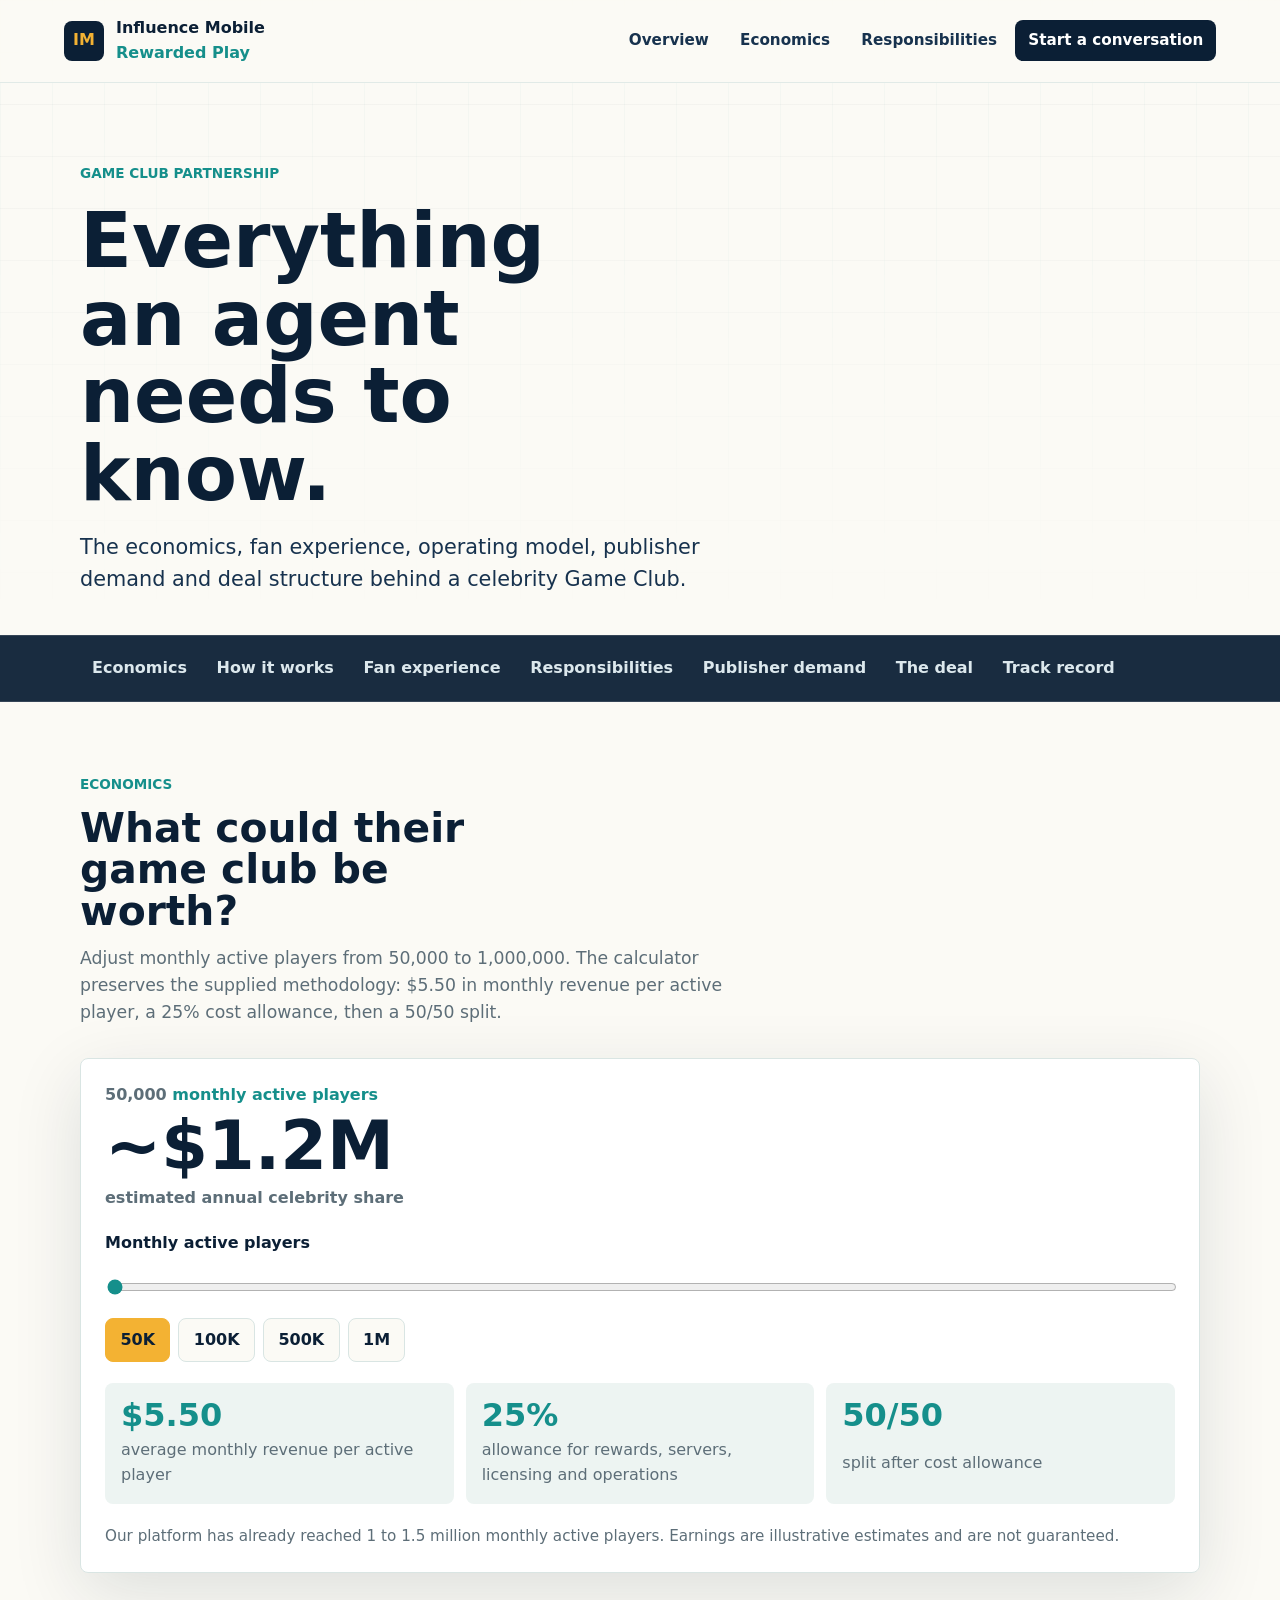
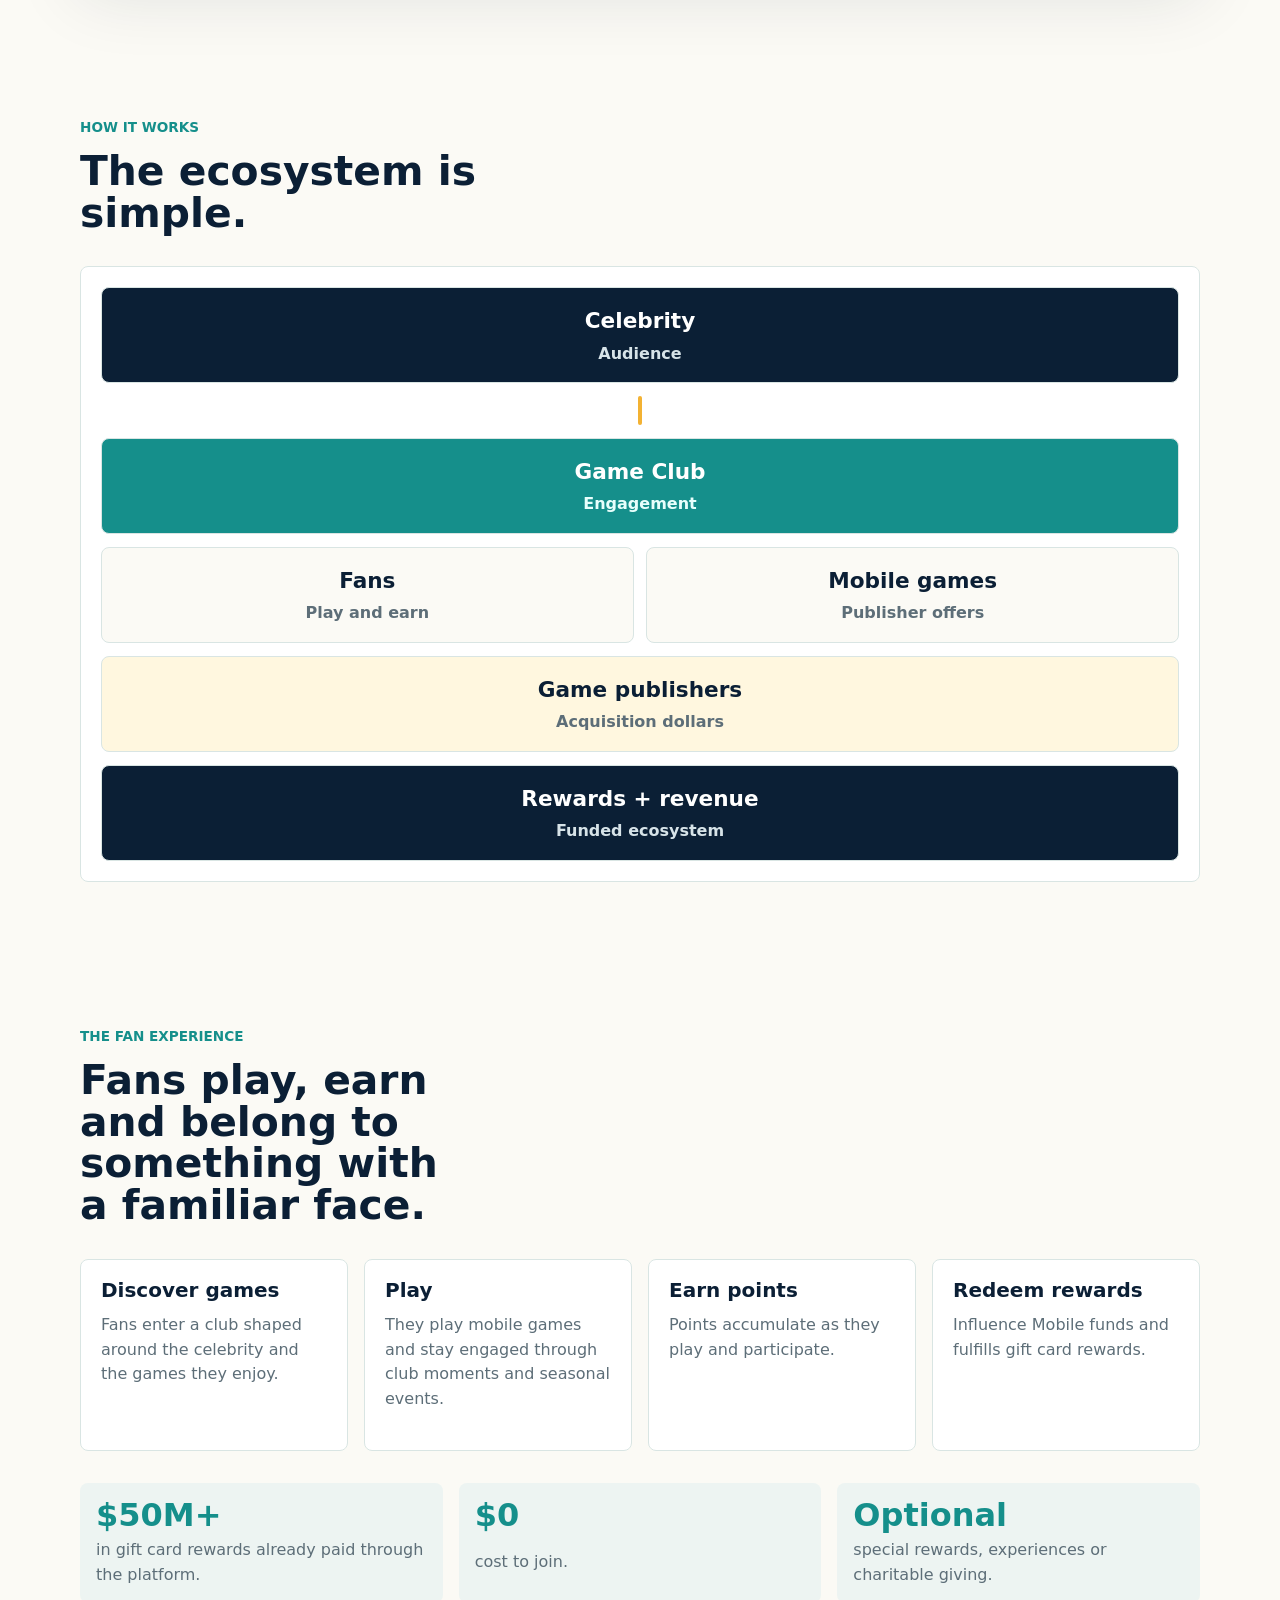
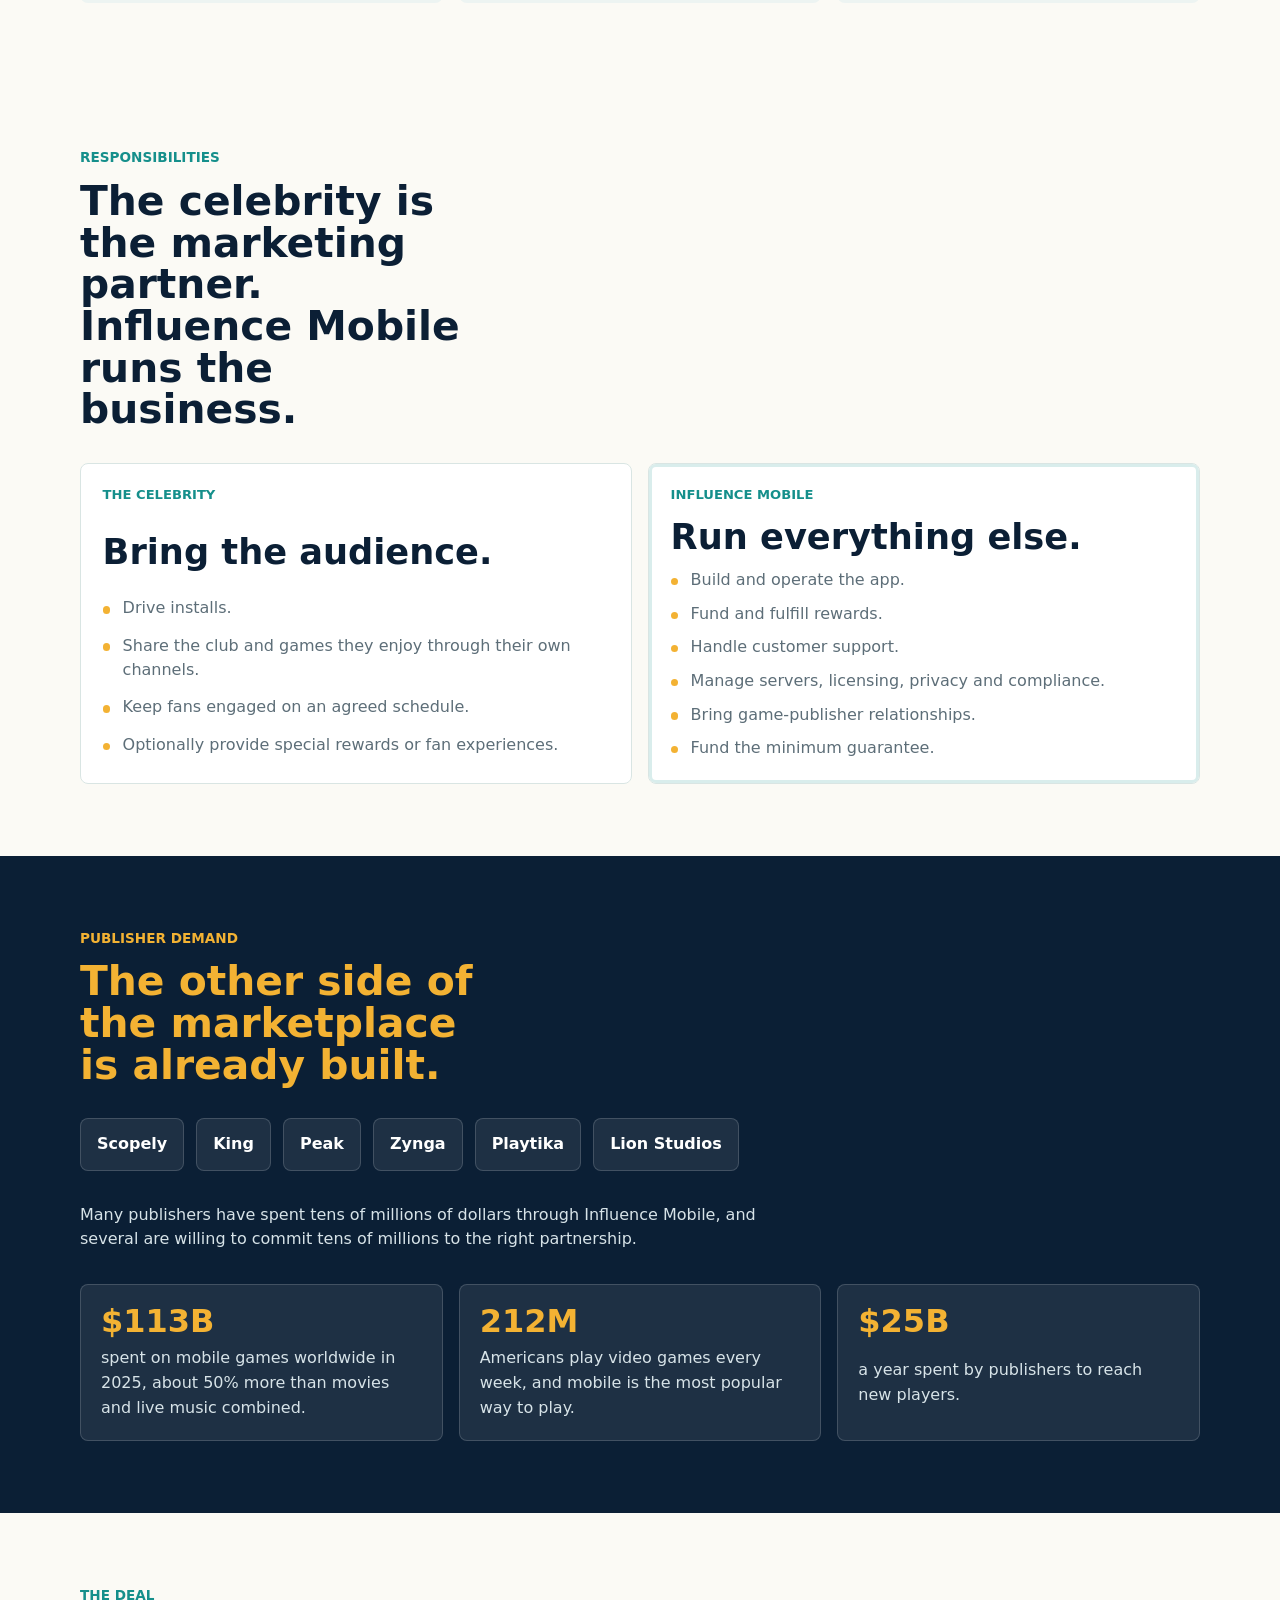
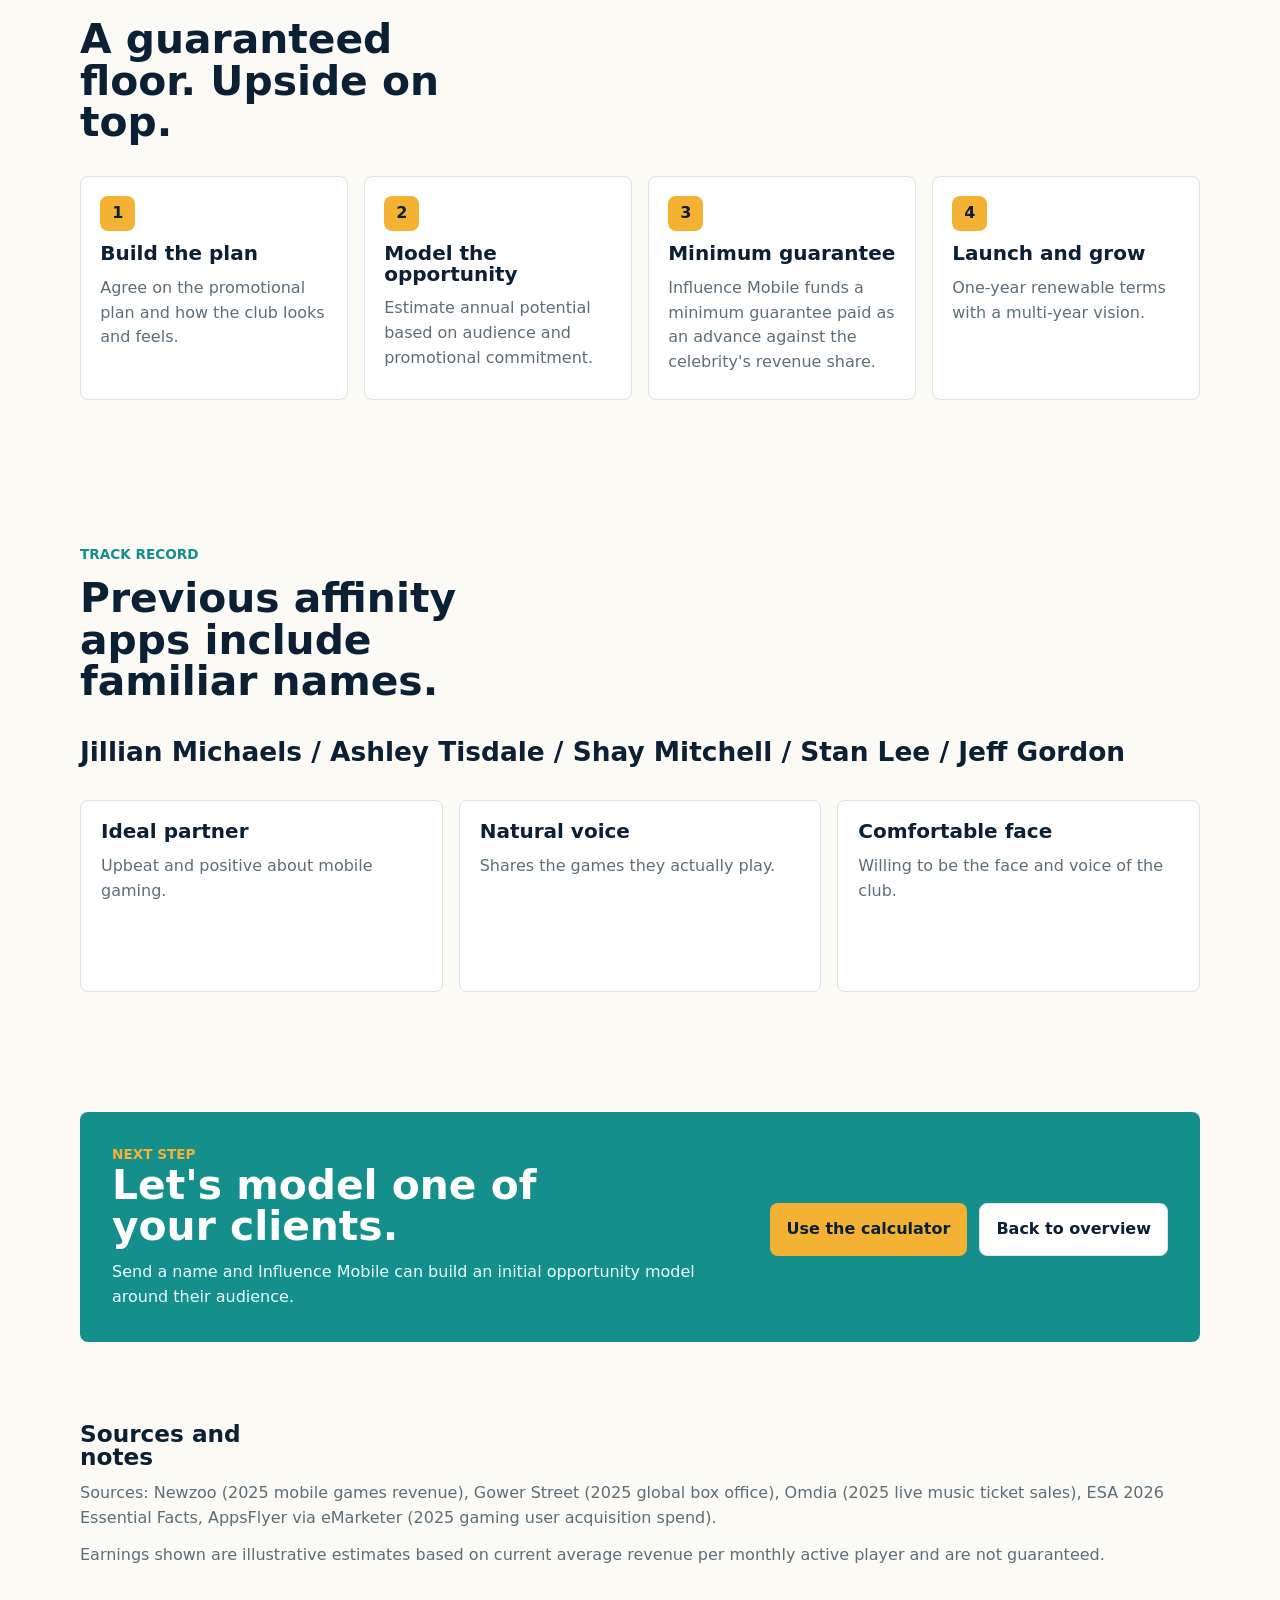
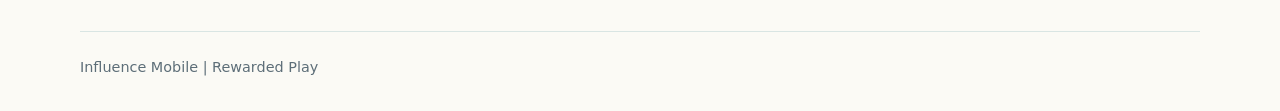
==== details.html @ 9810d71e "Add files via upload" ====
<!doctype html>
<html lang="en">
<head>
  <meta charset="utf-8">
  <meta name="viewport" content="width=device-width, initial-scale=1">
  <title>Game Club Partnership Details | Influence Mobile</title>
  <meta name="description" content="Detailed economics, responsibilities, fan experience, publisher demand and deal structure for the Influence Mobile Game Club partnership.">
  <link rel="icon" type="image/svg+xml" href="data:image/svg+xml,%3Csvg xmlns='http://www.w3.org/2000/svg' viewBox='0 0 64 64'%3E%3Crect width='64' height='64' rx='12' fill='%230b1f35'/%3E%3Cpath d='M18 40V25c0-4 3-7 7-7h14c4 0 7 3 7 7v15c0 3-2 5-5 5-2 0-4-1-5-3l-2-3h-4l-2 3c-1 2-3 3-5 3-3 0-5-2-5-5Z' fill='%2328b7ad'/%3E%3Ccircle cx='26' cy='29' r='3' fill='%23f3b233'/%3E%3Cpath d='M38 27h7M41.5 23.5v7' stroke='%23f3b233' stroke-width='4' stroke-linecap='round'/%3E%3C/svg%3E">
  <link rel="stylesheet" href="styles.css">
</head>
<body>
  <a class="skip-link" href="#main">Skip to content</a>

  <header class="site-header" aria-label="Site header">
    <a class="brand" href="index.html" aria-label="Influence Mobile Rewarded Play">
      <span class="brand-mark" aria-hidden="true">IM</span>
      <span>Influence Mobile <strong>Rewarded Play</strong></span>
    </a>
    <nav class="nav-links" aria-label="Details page navigation">
      <a href="index.html">Overview</a>
      <a href="#economics">Economics</a>
      <a href="#responsibilities">Responsibilities</a>
      <a class="nav-cta" href="#next-step">Start a conversation</a>
    </nav>
  </header>

  <main id="main">
    <section class="details-hero band">
      <div class="reveal">
        <p class="eyebrow">Game Club partnership</p>
        <h1>Everything an agent needs to know.</h1>
        <p class="hero-lede">The economics, fan experience, operating model, publisher demand and deal structure behind a celebrity Game Club.</p>
      </div>
    </section>

    <nav class="detail-subnav" aria-label="Section navigation">
      <a href="#economics">Economics</a>
      <a href="#how-it-works">How it works</a>
      <a href="#fan-experience">Fan experience</a>
      <a href="#responsibilities">Responsibilities</a>
      <a href="#publisher-demand">Publisher demand</a>
      <a href="#deal">The deal</a>
      <a href="#track-record">Track record</a>
    </nav>

    <section class="band section" id="economics">
      <div class="section-heading reveal">
        <p class="eyebrow">Economics</p>
        <h2>What could their game club be worth?</h2>
        <p>Adjust monthly active players from 50,000 to 1,000,000. The calculator preserves the supplied methodology: $5.50 in monthly revenue per active player, a 25% cost allowance, then a 50/50 split.</p>
      </div>

      <div class="calculator reveal" aria-label="Game Club earnings calculator">
        <div class="calculator-output">
          <p><span id="mauText">50,000</span> monthly active players</p>
          <strong id="shareText">~$1.2M</strong>
          <span>estimated annual celebrity share</span>
        </div>

        <label class="range-label" for="mauRange">Monthly active players</label>
        <input id="mauRange" type="range" min="50000" max="1000000" step="10000" value="50000">

        <div class="presets" id="presets" role="group" aria-label="Quick player selections">
          <button type="button" data-value="50000" aria-pressed="true">50K</button>
          <button type="button" data-value="100000" aria-pressed="false">100K</button>
          <button type="button" data-value="500000" aria-pressed="false">500K</button>
          <button type="button" data-value="1000000" aria-pressed="false">1M</button>
        </div>

        <div class="method-grid" aria-label="Earnings methodology">
          <div><strong>$5.50</strong><span>average monthly revenue per active player</span></div>
          <div><strong>25%</strong><span>allowance for rewards, servers, licensing and operations</span></div>
          <div><strong>50/50</strong><span>split after cost allowance</span></div>
        </div>
        <p class="source-note">Our platform has already reached 1 to 1.5 million monthly active players. Earnings are illustrative estimates and are not guaranteed.</p>
      </div>
    </section>

    <section class="band section" id="how-it-works">
      <div class="section-heading reveal">
        <p class="eyebrow">How it works</p>
        <h2>The ecosystem is simple.</h2>
      </div>
      <div class="ecosystem reveal" aria-label="Game Club ecosystem diagram">
        <div class="eco-node celebrity"><strong>Celebrity</strong><span>Audience</span></div>
        <div class="eco-line"></div>
        <div class="eco-node club"><strong>Game Club</strong><span>Engagement</span></div>
        <div class="eco-split">
          <div class="eco-node"><strong>Fans</strong><span>Play and earn</span></div>
          <div class="eco-node"><strong>Mobile games</strong><span>Publisher offers</span></div>
        </div>
        <div class="eco-node publisher"><strong>Game publishers</strong><span>Acquisition dollars</span></div>
        <div class="eco-node rewards"><strong>Rewards + revenue</strong><span>Funded ecosystem</span></div>
      </div>
    </section>

    <section class="band section" id="fan-experience">
      <div class="section-heading reveal">
        <p class="eyebrow">The fan experience</p>
        <h2>Fans play, earn and belong to something with a familiar face.</h2>
      </div>
      <div class="fan-grid reveal">
        <article>
          <h3>Discover games</h3>
          <p>Fans enter a club shaped around the celebrity and the games they enjoy.</p>
        </article>
        <article>
          <h3>Play</h3>
          <p>They play mobile games and stay engaged through club moments and seasonal events.</p>
        </article>
        <article>
          <h3>Earn points</h3>
          <p>Points accumulate as they play and participate.</p>
        </article>
        <article>
          <h3>Redeem rewards</h3>
          <p>Influence Mobile funds and fulfills gift card rewards.</p>
        </article>
      </div>
      <div class="stat-row reveal">
        <div><strong>$50M+</strong><span>in gift card rewards already paid through the platform.</span></div>
        <div><strong>$0</strong><span>cost to join.</span></div>
        <div><strong>Optional</strong><span>special rewards, experiences or charitable giving.</span></div>
      </div>
    </section>

    <section class="band section" id="responsibilities">
      <div class="section-heading reveal">
        <p class="eyebrow">Responsibilities</p>
        <h2>The celebrity is the marketing partner. Influence Mobile runs the business.</h2>
      </div>
      <div class="role-compare detail reveal">
        <article class="role-talent">
          <p>The celebrity</p>
          <strong>Bring the audience.</strong>
          <ul>
            <li>Drive installs.</li>
            <li>Share the club and games they enjoy through their own channels.</li>
            <li>Keep fans engaged on an agreed schedule.</li>
            <li>Optionally provide special rewards or fan experiences.</li>
          </ul>
        </article>
        <article class="role-im">
          <p>Influence Mobile</p>
          <strong>Run everything else.</strong>
          <ul>
            <li>Build and operate the app.</li>
            <li>Fund and fulfill rewards.</li>
            <li>Handle customer support.</li>
            <li>Manage servers, licensing, privacy and compliance.</li>
            <li>Bring game-publisher relationships.</li>
            <li>Fund the minimum guarantee.</li>
          </ul>
        </article>
      </div>
    </section>

    <section class="dark-band section" id="publisher-demand">
      <div class="section-heading reveal">
        <p class="eyebrow">Publisher demand</p>
        <h2>The other side of the marketplace is already built.</h2>
      </div>
      <div class="publisher-strip reveal" aria-label="Publisher names shown as plain text">
        <span>Scopely</span>
        <span>King</span>
        <span>Peak</span>
        <span>Zynga</span>
        <span>Playtika</span>
        <span>Lion Studios</span>
      </div>
      <p class="reveal">Many publishers have spent tens of millions of dollars through Influence Mobile, and several are willing to commit tens of millions to the right partnership.</p>
      <div class="market-grid reveal">
        <article><strong>$113B</strong><span>spent on mobile games worldwide in 2025, about 50% more than movies and live music combined.</span></article>
        <article><strong>212M</strong><span>Americans play video games every week, and mobile is the most popular way to play.</span></article>
        <article><strong>$25B</strong><span>a year spent by publishers to reach new players.</span></article>
      </div>
    </section>

    <section class="band section" id="deal">
      <div class="section-heading reveal">
        <p class="eyebrow">The deal</p>
        <h2>A guaranteed floor. Upside on top.</h2>
      </div>
      <div class="timeline reveal">
        <article>
          <span>1</span>
          <h3>Build the plan</h3>
          <p>Agree on the promotional plan and how the club looks and feels.</p>
        </article>
        <article>
          <span>2</span>
          <h3>Model the opportunity</h3>
          <p>Estimate annual potential based on audience and promotional commitment.</p>
        </article>
        <article>
          <span>3</span>
          <h3>Minimum guarantee</h3>
          <p>Influence Mobile funds a minimum guarantee paid as an advance against the celebrity's revenue share.</p>
        </article>
        <article>
          <span>4</span>
          <h3>Launch and grow</h3>
          <p>One-year renewable terms with a multi-year vision.</p>
        </article>
      </div>
    </section>

    <section class="band section" id="track-record">
      <div class="section-heading reveal">
        <p class="eyebrow">Track record</p>
        <h2>Previous affinity apps include familiar names.</h2>
      </div>
      <p class="name-line reveal">Jillian Michaels / Ashley Tisdale / Shay Mitchell / Stan Lee / Jeff Gordon</p>
      <div class="ideal-grid reveal">
        <article>
          <h3>Ideal partner</h3>
          <p>Upbeat and positive about mobile gaming.</p>
        </article>
        <article>
          <h3>Natural voice</h3>
          <p>Shares the games they actually play.</p>
        </article>
        <article>
          <h3>Comfortable face</h3>
          <p>Willing to be the face and voice of the club.</p>
        </article>
      </div>
    </section>

    <section class="final-cta band" id="next-step">
      <div class="reveal">
        <p class="eyebrow">Next step</p>
        <h2>Let's model one of your clients.</h2>
        <p>Send a name and Influence Mobile can build an initial opportunity model around their audience.</p>
      </div>
      <div class="hero-actions reveal">
        <a class="button primary" href="#economics">Use the calculator</a>
        <a class="button secondary" href="index.html">Back to overview</a>
      </div>
    </section>

    <section class="band sources">
      <h2>Sources and notes</h2>
      <p>Sources: Newzoo (2025 mobile games revenue), Gower Street (2025 global box office), Omdia (2025 live music ticket sales), ESA 2026 Essential Facts, AppsFlyer via eMarketer (2025 gaming user acquisition spend).</p>
      <p>Earnings shown are illustrative estimates based on current average revenue per monthly active player and are not guaranteed.</p>
    </section>
  </main>

  <footer class="site-footer">
    <p>Influence Mobile | Rewarded Play</p>
  </footer>

  <script src="app.js"></script>
</body>
</html>
---- styles.css ----
:root {
  color-scheme: light;
  --ink: #0b1f35;
  --ink-soft: #17324e;
  --paper: #fbfaf5;
  --white: #ffffff;
  --mist: #edf4f2;
  --line: #d9e5e3;
  --teal: #158f8b;
  --teal-bright: #28b7ad;
  --yellow: #f3b233;
  --coral: #d56b55;
  --muted: #5d6e78;
  --shadow: 0 20px 70px rgba(11, 31, 53, 0.12);
  --font-display: "Avenir Next", "Inter", "Segoe UI", system-ui, sans-serif;
  --font-body: "Avenir", "Inter", "Segoe UI", system-ui, sans-serif;
}

* {
  box-sizing: border-box;
}

html {
  scroll-behavior: smooth;
}

body {
  margin: 0;
  background: var(--paper);
  color: var(--ink);
  font-family: var(--font-body);
  font-size: 1rem;
  line-height: 1.55;
  letter-spacing: 0;
}

body::before {
  content: "";
  position: fixed;
  inset: 0;
  z-index: -1;
  background:
    linear-gradient(90deg, rgba(21, 143, 139, 0.05) 1px, transparent 1px),
    linear-gradient(180deg, rgba(11, 31, 53, 0.05) 1px, transparent 1px);
  background-size: 52px 52px;
  mask-image: linear-gradient(180deg, rgba(0, 0, 0, 0.75), transparent 70%);
}

a {
  color: inherit;
}

p,
h1,
h2,
h3 {
  margin: 0;
}

ul {
  margin: 0;
  padding: 0;
}

li {
  margin: 0;
}

.skip-link {
  position: absolute;
  left: 1rem;
  top: -4rem;
  z-index: 20;
  background: var(--ink);
  color: var(--white);
  padding: 0.75rem 1rem;
  border-radius: 6px;
  transition: top 180ms ease;
}

.skip-link:focus {
  top: 1rem;
}

.site-header {
  position: sticky;
  top: 0;
  z-index: 10;
  display: flex;
  align-items: center;
  justify-content: space-between;
  gap: 1rem;
  padding: 1rem 5vw;
  border-bottom: 1px solid rgba(217, 229, 227, 0.75);
  background: rgba(251, 250, 245, 0.92);
  backdrop-filter: blur(18px);
}

.brand {
  display: inline-flex;
  align-items: center;
  gap: 0.75rem;
  text-decoration: none;
  font-weight: 700;
  min-width: 13rem;
}

.brand strong {
  display: block;
  color: var(--teal);
}

.brand-mark {
  display: inline-grid;
  place-items: center;
  width: 2.5rem;
  height: 2.5rem;
  border-radius: 8px;
  background: var(--ink);
  color: var(--yellow);
  font-weight: 800;
}

.nav-links {
  display: flex;
  align-items: center;
  justify-content: flex-end;
  gap: 0.35rem;
  flex-wrap: wrap;
  font-size: 0.95rem;
}

.nav-links a {
  min-height: 2.5rem;
  display: inline-flex;
  align-items: center;
  padding: 0.55rem 0.8rem;
  border-radius: 8px;
  text-decoration: none;
  color: var(--ink-soft);
  font-weight: 700;
}

.nav-links a:hover,
.nav-links a:focus-visible {
  background: var(--mist);
}

.nav-links .nav-cta {
  background: var(--ink);
  color: var(--white);
}

.nav-links .nav-cta:hover,
.nav-links .nav-cta:focus-visible {
  background: var(--teal);
}

.band {
  width: min(1120px, calc(100% - 2rem));
  margin-inline: auto;
}

.hero {
  display: grid;
  grid-template-columns: minmax(0, 1.05fr) minmax(22rem, 0.95fr);
  align-items: center;
  gap: 3rem;
  padding: 5rem 0 3.5rem;
}

.details-hero {
  padding: 5rem 0 2.5rem;
}

.details-hero .hero-lede {
  max-width: 42rem;
}

.hero-copy,
.details-hero > div {
  display: grid;
  gap: 1.15rem;
}

.eyebrow {
  color: var(--teal);
  font-weight: 800;
  text-transform: uppercase;
  letter-spacing: 0;
  font-size: 0.85rem;
}

h1,
h2,
h3 {
  font-family: var(--font-display);
  line-height: 1.02;
  letter-spacing: 0;
}

h1 {
  font-size: 4.75rem;
  max-width: 10ch;
}

h1 span {
  color: var(--teal);
  position: relative;
  display: inline-block;
}

h1 span::after {
  content: "";
  position: absolute;
  left: 0.08em;
  right: 0.08em;
  bottom: 0.03em;
  height: 0.16em;
  z-index: -1;
  background: var(--yellow);
}

h2 {
  font-size: 2.55rem;
  max-width: 14ch;
}

h3 {
  font-size: 1.25rem;
}

.hero-lede {
  font-size: 1.3rem;
  max-width: 39rem;
  color: var(--ink-soft);
}

.hero-support {
  color: var(--muted);
  font-size: 1.05rem;
  font-weight: 700;
}

.hero-actions {
  display: flex;
  align-items: center;
  flex-wrap: wrap;
  gap: 0.75rem;
  margin-top: 0.35rem;
}

.button {
  display: inline-flex;
  align-items: center;
  justify-content: center;
  min-height: 3rem;
  border-radius: 8px;
  padding: 0.85rem 1rem;
  text-decoration: none;
  font-weight: 800;
  border: 1px solid transparent;
}

.button.primary {
  background: var(--yellow);
  color: var(--ink);
}

.button.secondary {
  background: var(--white);
  color: var(--ink);
  border-color: var(--line);
}

.button:hover,
.button:focus-visible {
  transform: translateY(-1px);
  box-shadow: 0 10px 24px rgba(11, 31, 53, 0.12);
}

.credibility,
.source-note {
  color: var(--muted);
  font-size: 0.95rem;
}

.hero-visual {
  position: relative;
  display: grid;
  gap: 0.85rem;
  padding: 0.75rem;
  border: 1px solid var(--line);
  border-radius: 8px;
  background: var(--white);
  box-shadow: var(--shadow);
}

.hero-art {
  display: block;
  width: 100%;
  aspect-ratio: 16 / 11;
  object-fit: cover;
  border-radius: 8px;
}

.hero-metric {
  display: grid;
  gap: 0.35rem;
  padding: 1rem;
  border-radius: 8px;
  background: var(--ink);
  color: var(--white);
}

.hero-metric strong {
  font-size: 2.2rem;
  line-height: 1;
  color: var(--yellow);
}

.hero-metric span {
  color: #cdd9df;
}

.section {
  padding: 4.5rem 0;
  display: grid;
  gap: 2rem;
}

.section-heading {
  display: grid;
  gap: 0.8rem;
}

.section-heading p:not(.eyebrow) {
  max-width: 44rem;
  color: var(--muted);
  font-size: 1.08rem;
}

.flow-grid,
.benefit-grid,
.archetype-grid,
.fan-grid,
.ideal-grid {
  display: grid;
  grid-template-columns: repeat(3, 1fr);
  gap: 1rem;
}

.flow-grid article,
.benefit-grid article,
.archetype-grid article,
.fan-grid article,
.ideal-grid article {
  min-height: 12rem;
  padding: 1.25rem;
  border-radius: 8px;
  background: var(--white);
  border: 1px solid var(--line);
  display: grid;
  align-content: start;
  gap: 0.8rem;
}

.fan-grid {
  grid-template-columns: repeat(4, 1fr);
}

.flow-icon {
  display: inline-grid;
  place-items: center;
  width: 2.6rem;
  height: 2.6rem;
  border-radius: 8px;
  background: var(--mist);
  color: var(--teal);
  font-weight: 900;
}

.flow-grid p,
.archetype-grid p,
.fan-grid p,
.ideal-grid p {
  color: var(--muted);
}

.statement-bar {
  display: grid;
  grid-template-columns: 0.85fr 1.15fr;
  align-items: center;
  gap: 1.5rem;
  padding: 1.35rem;
  border-radius: 8px;
  background: var(--ink);
  color: var(--white);
}

.statement-bar strong {
  color: var(--yellow);
  font-family: var(--font-display);
  font-size: 1.65rem;
  line-height: 1.05;
}

.statement-bar span {
  color: #dce8ed;
}

.statement-bar.compact {
  grid-template-columns: auto 1fr;
}

.benefit-grid article {
  min-height: 13rem;
}

.benefit-grid p,
.role-compare article > p {
  color: var(--teal);
  font-weight: 900;
  text-transform: uppercase;
  font-size: 0.82rem;
}

.benefit-grid strong {
  font-family: var(--font-display);
  font-size: 2.6rem;
  line-height: 1;
}

.benefit-grid span {
  color: var(--muted);
}

.growth-ladder {
  display: grid;
  grid-template-columns: repeat(4, 1fr);
  align-items: end;
  gap: 0.85rem;
  min-height: 18rem;
}

.ladder-step {
  display: grid;
  align-content: end;
  gap: 0.45rem;
  padding: 1rem;
  border-radius: 8px;
  color: var(--ink);
  background: var(--white);
  border: 1px solid var(--line);
}

.ladder-step:nth-child(1) {
  min-height: 7rem;
}

.ladder-step:nth-child(2) {
  min-height: 10rem;
  background: #fff7df;
}

.ladder-step:nth-child(3) {
  min-height: 14rem;
  background: #e9f8f6;
}

.ladder-step:nth-child(4) {
  min-height: 18rem;
  background: var(--ink);
  color: var(--white);
}

.ladder-step span {
  font-weight: 800;
  color: inherit;
}

.ladder-step strong {
  font-family: var(--font-display);
  font-size: 1.65rem;
  line-height: 1.05;
  color: inherit;
}

.dark-band {
  width: 100%;
  padding: 4.5rem max(1rem, calc((100% - 1120px) / 2));
  background: var(--ink);
  color: var(--white);
  display: grid;
  gap: 2rem;
}

.dark-band .eyebrow,
.dark-band h2 {
  color: var(--yellow);
}

.dark-band p {
  color: #d7e3e8;
  max-width: 46rem;
}

.publisher-strip {
  display: flex;
  flex-wrap: wrap;
  gap: 0.75rem;
}

.publisher-strip span {
  display: inline-flex;
  min-height: 3rem;
  align-items: center;
  padding: 0.8rem 1rem;
  border-radius: 8px;
  background: rgba(255, 255, 255, 0.08);
  border: 1px solid rgba(255, 255, 255, 0.16);
  font-weight: 900;
}

.dark-callouts,
.market-grid,
.stat-row {
  display: grid;
  grid-template-columns: repeat(3, 1fr);
  gap: 1rem;
}

.dark-callouts {
  grid-template-columns: repeat(2, 1fr);
}

.dark-callouts article,
.market-grid article {
  padding: 1.25rem;
  border-radius: 8px;
  background: rgba(255, 255, 255, 0.08);
  border: 1px solid rgba(255, 255, 255, 0.16);
  display: grid;
  gap: 0.55rem;
}

.dark-callouts strong,
.market-grid strong {
  font-family: var(--font-display);
  color: var(--yellow);
  font-size: 2rem;
  line-height: 1;
}

.dark-callouts span,
.market-grid span {
  color: #d7e3e8;
}

.role-compare {
  display: grid;
  grid-template-columns: 0.8fr 1.2fr;
  gap: 1rem;
  align-items: stretch;
}

.role-compare.detail {
  grid-template-columns: 1fr 1fr;
}

.role-compare article {
  padding: 1.35rem;
  border-radius: 8px;
  background: var(--white);
  border: 1px solid var(--line);
  display: grid;
  gap: 0.85rem;
}

.role-im {
  box-shadow: inset 0 0 0 3px rgba(21, 143, 139, 0.16);
}

.role-compare strong {
  font-family: var(--font-display);
  font-size: 2.2rem;
  line-height: 1;
}

.role-compare ul {
  display: grid;
  gap: 0.55rem;
  list-style: none;
  color: var(--muted);
}

.role-compare li {
  position: relative;
  padding-left: 1.25rem;
}

.role-compare li::before {
  content: "";
  position: absolute;
  left: 0;
  top: 0.62rem;
  width: 0.45rem;
  height: 0.45rem;
  border-radius: 99px;
  background: var(--yellow);
}

.direct-question {
  font-family: var(--font-display);
  font-size: 2rem;
  font-weight: 900;
  color: var(--teal);
}

.proof-section {
  border-top: 1px solid var(--line);
  border-bottom: 1px solid var(--line);
}

.name-line {
  font-family: var(--font-display);
  font-size: 1.65rem;
  font-weight: 800;
  line-height: 1.25;
}

.proof-callout {
  display: inline-grid;
  grid-template-columns: auto minmax(0, 24rem);
  align-items: center;
  gap: 1rem;
  width: fit-content;
  padding: 1rem;
  border-radius: 8px;
  background: var(--mist);
}

.proof-callout strong {
  font-family: var(--font-display);
  font-size: 2.5rem;
  color: var(--teal);
}

.proof-callout span {
  color: var(--muted);
}

.final-cta {
  margin-block: 3rem;
  display: grid;
  grid-template-columns: 1fr auto;
  align-items: center;
  gap: 1.5rem;
  padding: 2rem;
  border-radius: 8px;
  background: var(--teal);
  color: var(--white);
}

.final-cta .eyebrow {
  color: var(--yellow);
}

.final-cta h2 {
  max-width: 18ch;
}

.final-cta p:not(.eyebrow) {
  max-width: 42rem;
  color: #e8fffc;
  margin-top: 0.75rem;
}

.detail-subnav {
  position: sticky;
  top: 4.55rem;
  z-index: 8;
  display: flex;
  gap: 0.35rem;
  overflow-x: auto;
  width: 100%;
  padding: 0.7rem max(1rem, calc((100% - 1120px) / 2));
  background: rgba(11, 31, 53, 0.94);
  color: var(--white);
  border-block: 1px solid rgba(255, 255, 255, 0.12);
}

.detail-subnav a {
  flex: 0 0 auto;
  text-decoration: none;
  font-weight: 800;
  padding: 0.55rem 0.75rem;
  border-radius: 8px;
  color: #dce8ed;
}

.detail-subnav a:hover,
.detail-subnav a:focus-visible {
  background: rgba(255, 255, 255, 0.12);
  color: var(--white);
}

.calculator {
  display: grid;
  gap: 1.3rem;
  padding: 1.5rem;
  border-radius: 8px;
  background: var(--white);
  border: 1px solid var(--line);
  box-shadow: var(--shadow);
}

.calculator-output {
  display: grid;
  gap: 0.35rem;
}

.calculator-output p {
  font-weight: 800;
  color: var(--teal);
}

.calculator-output strong {
  font-family: var(--font-display);
  font-size: 4.2rem;
  line-height: 1;
}

.calculator-output span {
  color: var(--muted);
  font-weight: 700;
}

.range-label {
  font-weight: 900;
}

input[type="range"] {
  width: 100%;
  accent-color: var(--teal);
}

.presets {
  display: flex;
  gap: 0.5rem;
  flex-wrap: wrap;
}

.presets button {
  min-height: 2.6rem;
  border: 1px solid var(--line);
  border-radius: 8px;
  background: var(--paper);
  color: var(--ink);
  padding: 0.55rem 0.9rem;
  font: inherit;
  font-weight: 900;
  cursor: pointer;
}

.presets button[aria-pressed="true"] {
  background: var(--yellow);
  border-color: var(--yellow);
}

.method-grid {
  display: grid;
  grid-template-columns: repeat(3, 1fr);
  gap: 0.75rem;
}

.method-grid div,
.stat-row div {
  display: grid;
  gap: 0.45rem;
  padding: 1rem;
  border-radius: 8px;
  background: var(--mist);
}

.method-grid strong,
.stat-row strong {
  font-family: var(--font-display);
  font-size: 2rem;
  color: var(--teal);
  line-height: 1;
}

.method-grid span,
.stat-row span {
  color: var(--muted);
}

.ecosystem {
  display: grid;
  grid-template-columns: 1fr;
  gap: 0.8rem;
  padding: 1.25rem;
  border-radius: 8px;
  border: 1px solid var(--line);
  background: var(--white);
}

.eco-node {
  display: grid;
  gap: 0.25rem;
  text-align: center;
  padding: 1rem;
  border-radius: 8px;
  border: 1px solid var(--line);
  background: var(--paper);
}

.eco-node strong {
  font-family: var(--font-display);
  font-size: 1.35rem;
}

.eco-node span {
  color: var(--muted);
  font-weight: 700;
}

.eco-node.celebrity,
.eco-node.rewards {
  background: var(--ink);
  color: var(--white);
}

.eco-node.celebrity span,
.eco-node.rewards span {
  color: #d7e3e8;
}

.eco-node.club {
  background: var(--teal);
  color: var(--white);
}

.eco-node.club span {
  color: #e8fffc;
}

.eco-node.publisher {
  background: #fff7df;
}

.eco-line {
  width: 0.3rem;
  height: 1.8rem;
  border-radius: 99px;
  background: var(--yellow);
  margin-inline: auto;
}

.eco-split {
  display: grid;
  grid-template-columns: 1fr 1fr;
  gap: 0.8rem;
}

.stat-row {
  grid-template-columns: repeat(3, 1fr);
}

.timeline {
  display: grid;
  grid-template-columns: repeat(4, 1fr);
  gap: 1rem;
  counter-reset: item;
}

.timeline article {
  position: relative;
  display: grid;
  align-content: start;
  gap: 0.75rem;
  min-height: 14rem;
  padding: 1.2rem;
  border-radius: 8px;
  background: var(--white);
  border: 1px solid var(--line);
}

.timeline span {
  display: inline-grid;
  place-items: center;
  width: 2.2rem;
  height: 2.2rem;
  border-radius: 8px;
  background: var(--yellow);
  font-weight: 900;
}

.timeline p {
  color: var(--muted);
}

.sources {
  padding: 2rem 0 4rem;
  display: grid;
  gap: 0.75rem;
  color: var(--muted);
}

.sources h2 {
  color: var(--ink);
  font-size: 1.45rem;
}

.site-footer {
  display: flex;
  justify-content: space-between;
  gap: 1rem;
  flex-wrap: wrap;
  width: min(1120px, calc(100% - 2rem));
  margin: 0 auto;
  padding: 1.5rem 0 2rem;
  border-top: 1px solid var(--line);
  color: var(--muted);
  font-size: 0.9rem;
}

.reveal {
  opacity: 0;
  transform: translateY(14px);
  transition: opacity 420ms ease, transform 420ms ease;
}

.reveal.is-visible {
  opacity: 1;
  transform: none;
}

:focus-visible {
  outline: 3px solid var(--coral);
  outline-offset: 3px;
}

@media (max-width: 940px) {
  .site-header {
    align-items: flex-start;
    flex-direction: column;
  }

  .nav-links {
    justify-content: flex-start;
  }

  .hero,
  .final-cta {
    grid-template-columns: 1fr;
  }

  h1 {
    font-size: 3.5rem;
  }

  h2 {
    font-size: 2.15rem;
  }

  .flow-grid,
  .benefit-grid,
  .fan-grid,
  .archetype-grid,
  .ideal-grid,
  .dark-callouts,
  .market-grid,
  .stat-row,
  .method-grid,
  .timeline {
    grid-template-columns: 1fr 1fr;
  }

  .growth-ladder {
    grid-template-columns: 1fr 1fr;
  }

  .role-compare,
  .role-compare.detail {
    grid-template-columns: 1fr;
  }

  .detail-subnav {
    top: 7.95rem;
  }
}

@media (max-width: 640px) {
  .site-header {
    position: static;
    padding-inline: 1rem;
  }

  .brand {
    min-width: 0;
  }

  .brand span:last-child {
    font-size: 0.95rem;
  }

  .nav-links {
    width: 100%;
    display: grid;
    grid-template-columns: 1fr 1fr;
  }

  .nav-links a {
    justify-content: center;
    text-align: center;
  }

  .hero,
  .details-hero {
    padding-top: 3rem;
  }

  h1 {
    font-size: 2.75rem;
  }

  h2 {
    font-size: 1.8rem;
    max-width: none;
  }

  .hero-lede {
    font-size: 1.12rem;
  }

  .flow-grid,
  .benefit-grid,
  .fan-grid,
  .archetype-grid,
  .ideal-grid,
  .dark-callouts,
  .market-grid,
  .stat-row,
  .method-grid,
  .timeline,
  .growth-ladder,
  .eco-split {
    grid-template-columns: 1fr;
  }

  .statement-bar,
  .statement-bar.compact,
  .proof-callout {
    grid-template-columns: 1fr;
  }

  .detail-subnav {
    position: static;
  }

  .calculator-output strong {
    font-size: 3rem;
  }

  .final-cta {
    padding: 1.3rem;
  }

  .site-footer {
    flex-direction: column;
  }
}

@media (prefers-reduced-motion: reduce) {
  html {
    scroll-behavior: auto;
  }

  *,
  *::before,
  *::after {
    transition-duration: 0.001ms !important;
    animation-duration: 0.001ms !important;
  }

  .reveal {
    opacity: 1;
    transform: none;
  }
}
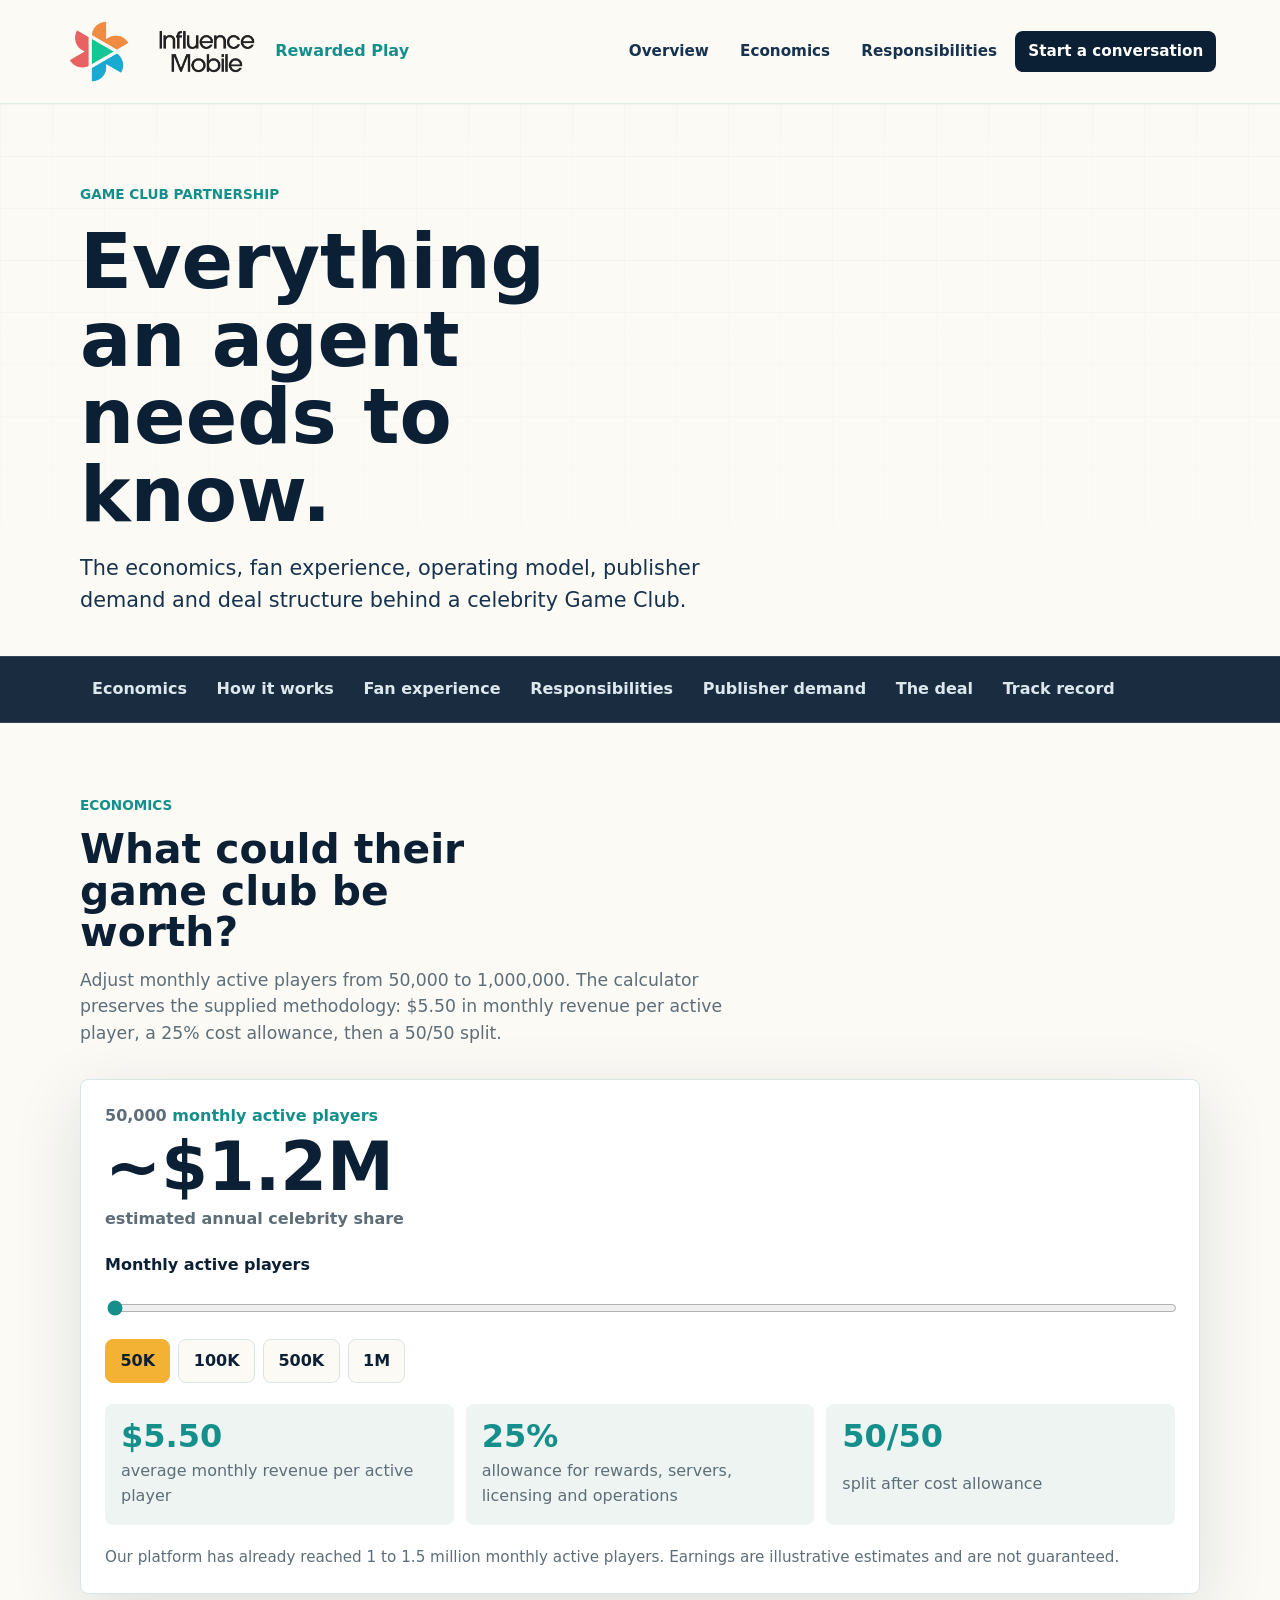
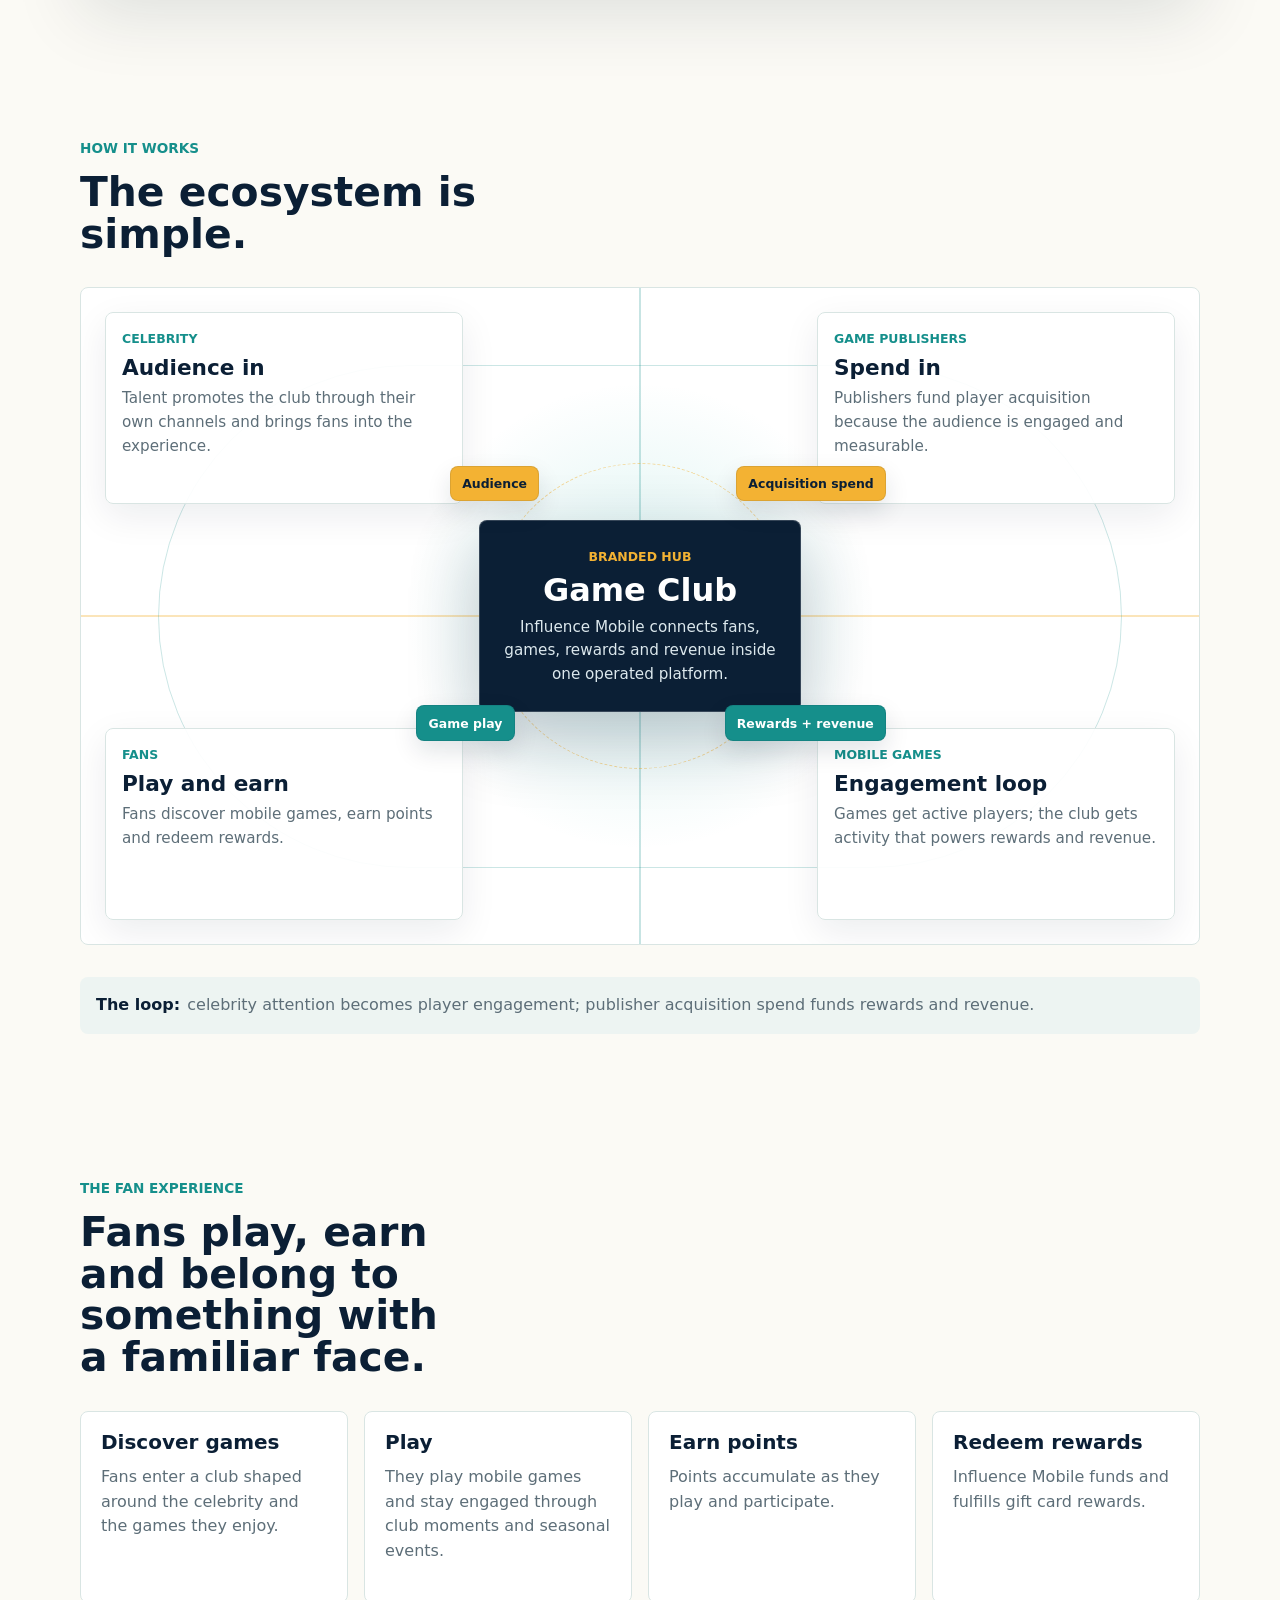
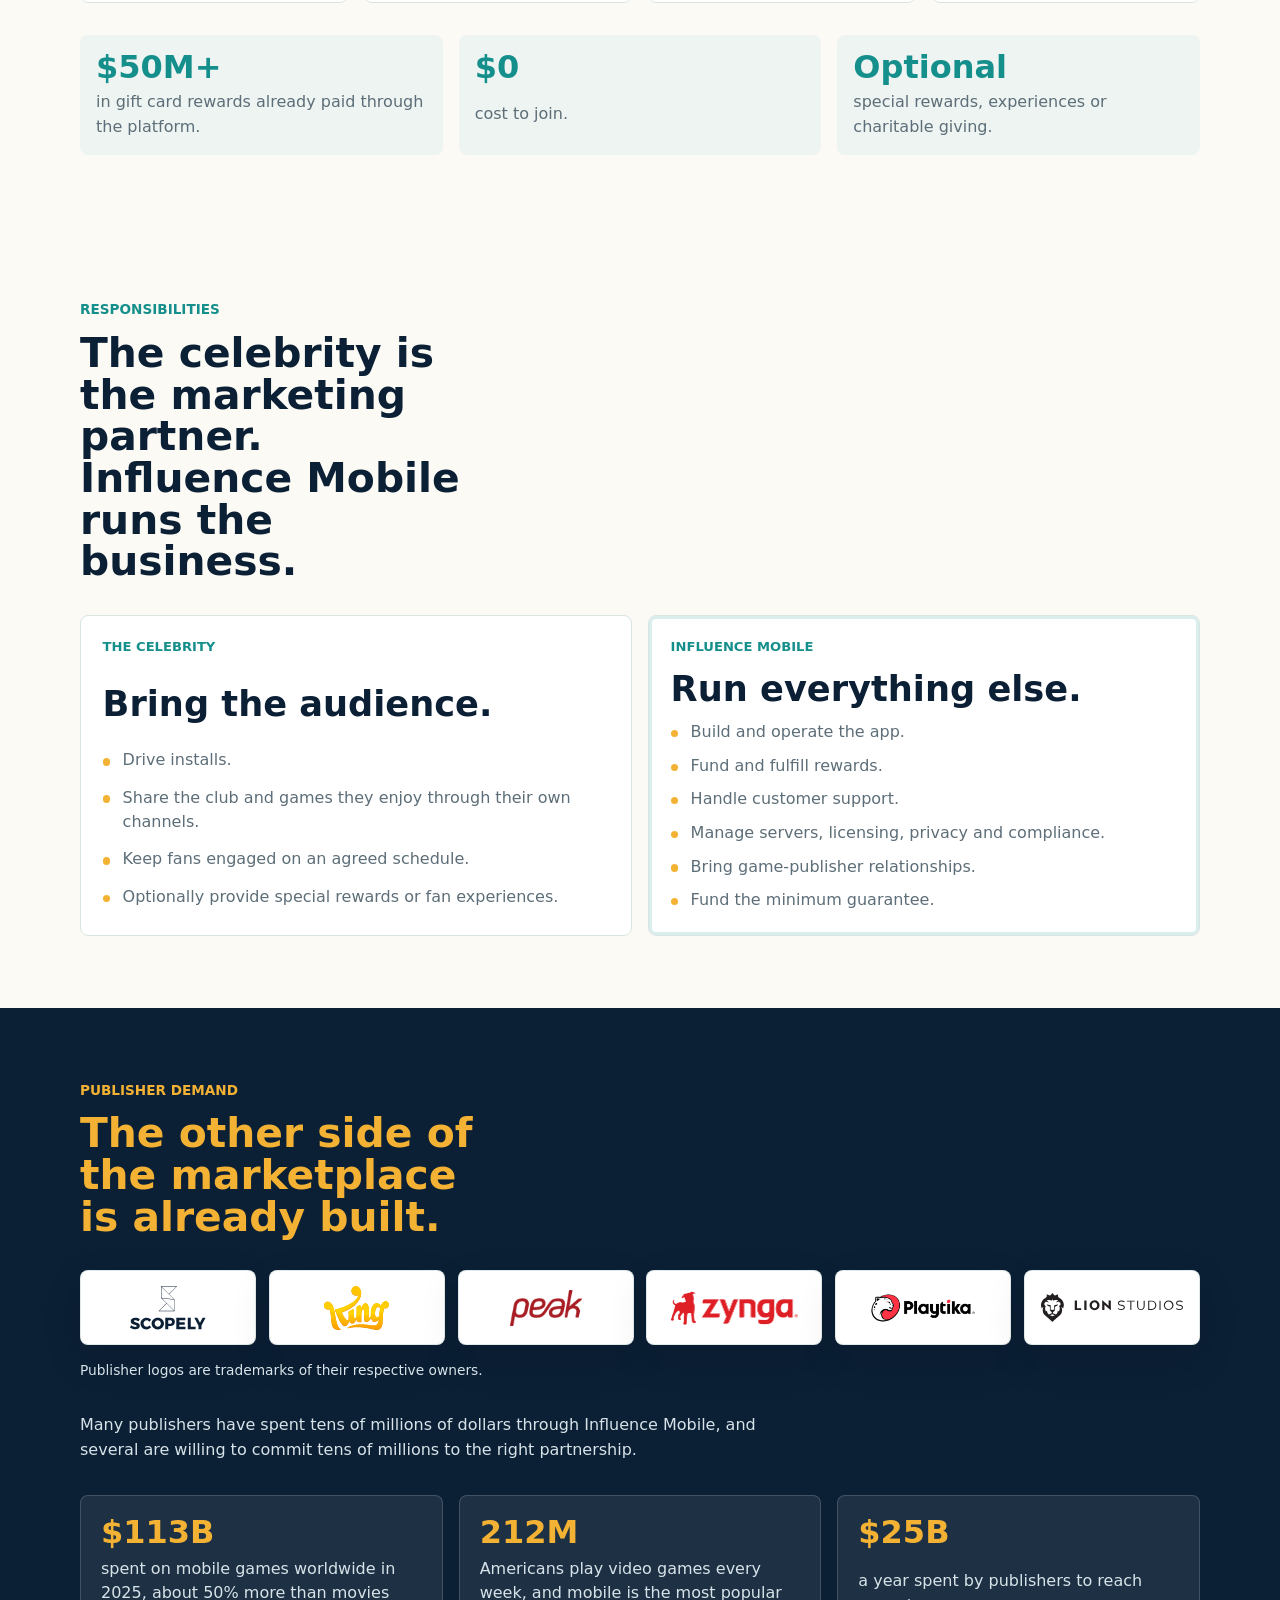
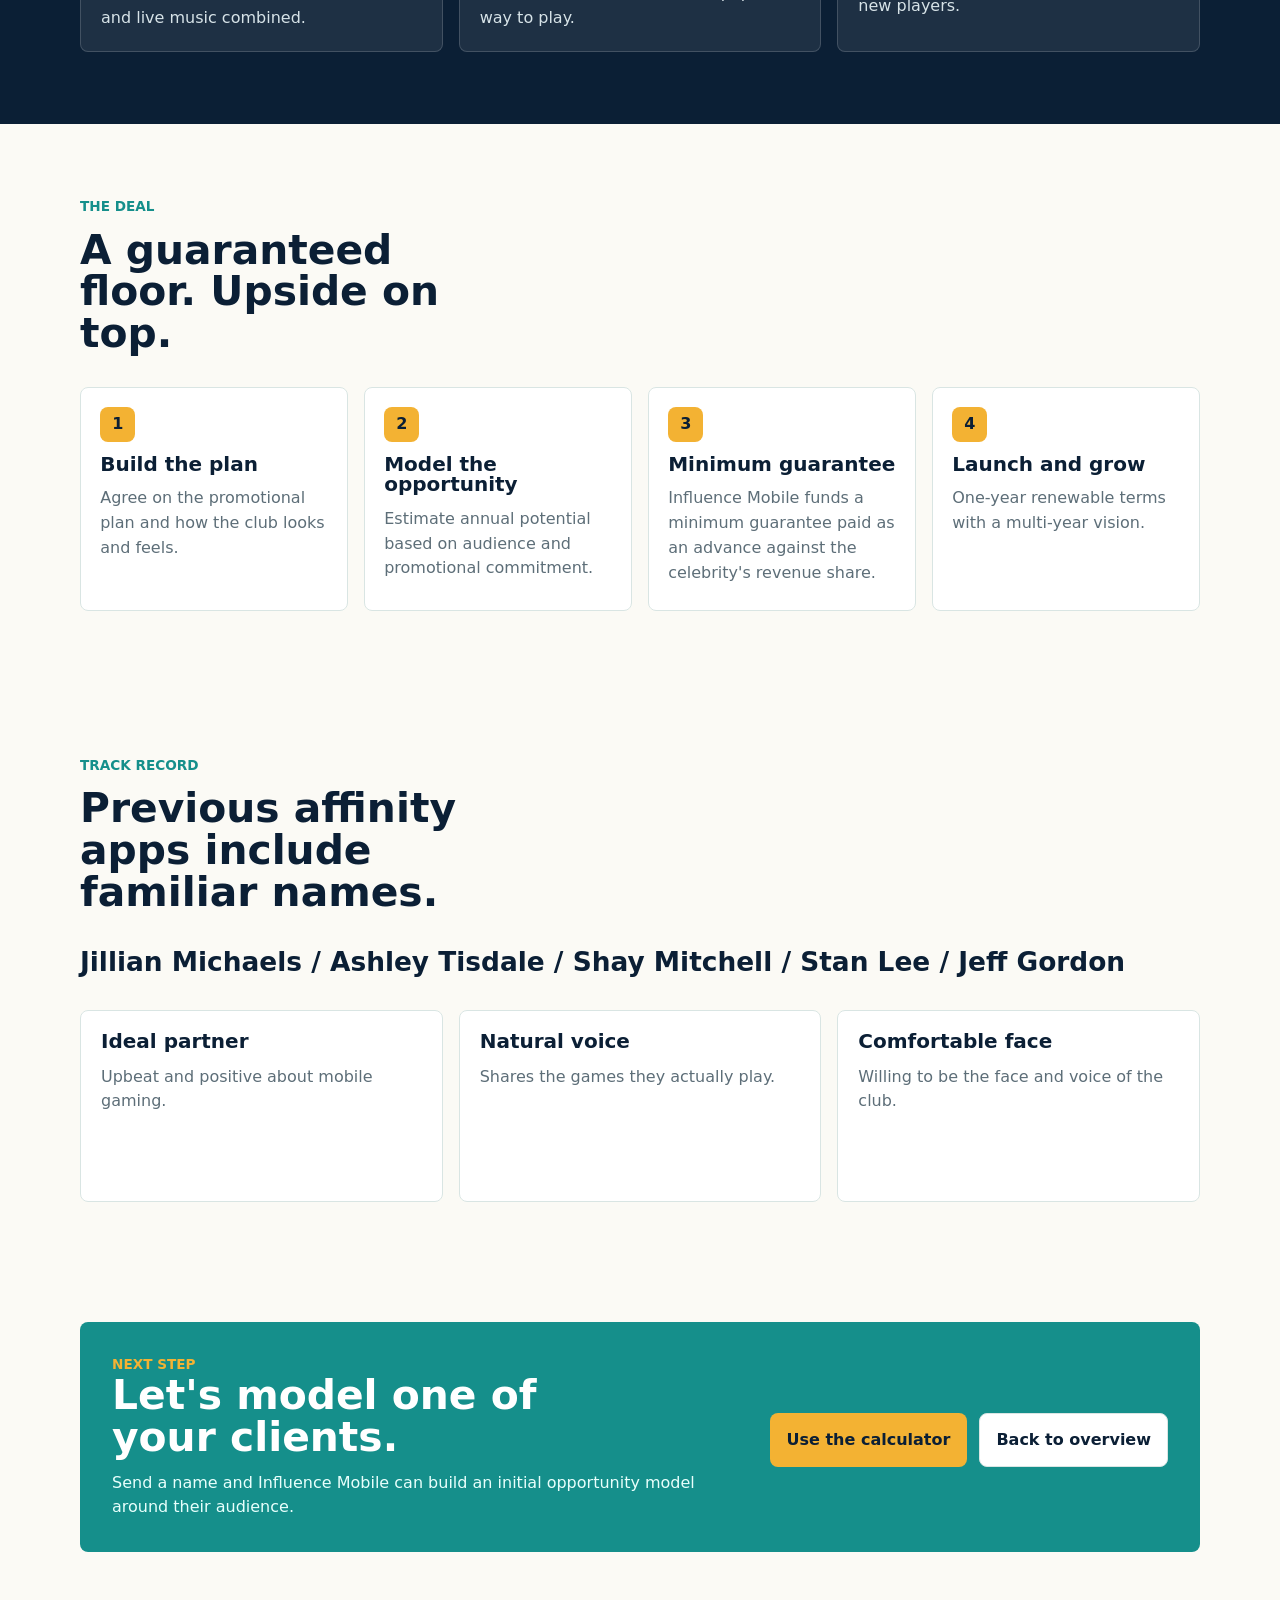
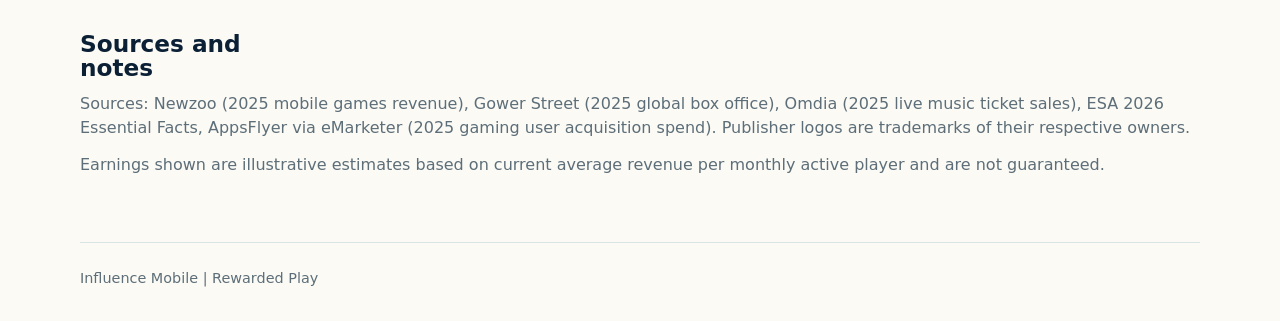
==== commit 57782759: "Add files via upload" ====
--- a/details.html
+++ b/details.html
@@ -12,9 +12,9 @@
   <a class="skip-link" href="#main">Skip to content</a>
 
   <header class="site-header" aria-label="Site header">
-    <a class="brand" href="index.html" aria-label="Influence Mobile Rewarded Play">
-      <span class="brand-mark" aria-hidden="true">IM</span>
-      <span>Influence Mobile <strong>Rewarded Play</strong></span>
+    <a class="brand brand-logo" href="index.html" aria-label="Influence Mobile Rewarded Play">
+      <img src="logos/influence-mobile.png" alt="Influence Mobile">
+      <span>Rewarded Play</span>
     </a>
     <nav class="nav-links" aria-label="Details page navigation">
       <a href="index.html">Overview</a>
@@ -81,16 +81,46 @@
         <p class="eyebrow">How it works</p>
         <h2>The ecosystem is simple.</h2>
       </div>
-      <div class="ecosystem reveal" aria-label="Game Club ecosystem diagram">
-        <div class="eco-node celebrity"><strong>Celebrity</strong><span>Audience</span></div>
-        <div class="eco-line"></div>
-        <div class="eco-node club"><strong>Game Club</strong><span>Engagement</span></div>
-        <div class="eco-split">
-          <div class="eco-node"><strong>Fans</strong><span>Play and earn</span></div>
-          <div class="eco-node"><strong>Mobile games</strong><span>Publisher offers</span></div>
-        </div>
-        <div class="eco-node publisher"><strong>Game publishers</strong><span>Acquisition dollars</span></div>
-        <div class="eco-node rewards"><strong>Rewards + revenue</strong><span>Funded ecosystem</span></div>
+      <div class="market-map reveal" aria-label="Game Club ecosystem infographic">
+        <article class="map-node node-celebrity">
+          <span>Celebrity</span>
+          <strong>Audience in</strong>
+          <p>Talent promotes the club through their own channels and brings fans into the experience.</p>
+        </article>
+
+        <article class="map-node node-publishers">
+          <span>Game publishers</span>
+          <strong>Spend in</strong>
+          <p>Publishers fund player acquisition because the audience is engaged and measurable.</p>
+        </article>
+
+        <div class="map-core">
+          <span>Branded hub</span>
+          <strong>Game Club</strong>
+          <p>Influence Mobile connects fans, games, rewards and revenue inside one operated platform.</p>
+        </div>
+
+        <article class="map-node node-fans">
+          <span>Fans</span>
+          <strong>Play and earn</strong>
+          <p>Fans discover mobile games, earn points and redeem rewards.</p>
+        </article>
+
+        <article class="map-node node-games">
+          <span>Mobile games</span>
+          <strong>Engagement loop</strong>
+          <p>Games get active players; the club gets activity that powers rewards and revenue.</p>
+        </article>
+
+        <div class="flow-pill flow-audience">Audience</div>
+        <div class="flow-pill flow-spend">Acquisition spend</div>
+        <div class="flow-pill flow-play">Game play</div>
+        <div class="flow-pill flow-rewards">Rewards + revenue</div>
+      </div>
+
+      <div class="market-caption reveal">
+        <strong>The loop:</strong>
+        <span>celebrity attention becomes player engagement; publisher acquisition spend funds rewards and revenue.</span>
       </div>
     </section>
 
@@ -160,14 +190,15 @@
         <p class="eyebrow">Publisher demand</p>
         <h2>The other side of the marketplace is already built.</h2>
       </div>
-      <div class="publisher-strip reveal" aria-label="Publisher names shown as plain text">
-        <span>Scopely</span>
-        <span>King</span>
-        <span>Peak</span>
-        <span>Zynga</span>
-        <span>Playtika</span>
-        <span>Lion Studios</span>
-      </div>
+      <div class="publisher-logos reveal" aria-label="Game publisher logos">
+        <span class="logo-card logo-tall"><img src="logos/scopely.svg" alt="Scopely"></span>
+        <span class="logo-card logo-tall"><img src="logos/king.svg" alt="King"></span>
+        <span class="logo-card"><img src="logos/peak.png" alt="Peak"></span>
+        <span class="logo-card"><img src="logos/zynga.png" alt="Zynga"></span>
+        <span class="logo-card logo-wide"><img src="logos/playtika.png" alt="Playtika"></span>
+        <span class="logo-card logo-wide"><img src="logos/lion-studios.svg" alt="Lion Studios"></span>
+      </div>
+      <p class="trademark-note reveal">Publisher logos are trademarks of their respective owners.</p>
       <p class="reveal">Many publishers have spent tens of millions of dollars through Influence Mobile, and several are willing to commit tens of millions to the right partnership.</p>
       <div class="market-grid reveal">
         <article><strong>$113B</strong><span>spent on mobile games worldwide in 2025, about 50% more than movies and live music combined.</span></article>
@@ -241,7 +272,7 @@
 
     <section class="band sources">
       <h2>Sources and notes</h2>
-      <p>Sources: Newzoo (2025 mobile games revenue), Gower Street (2025 global box office), Omdia (2025 live music ticket sales), ESA 2026 Essential Facts, AppsFlyer via eMarketer (2025 gaming user acquisition spend).</p>
+      <p>Sources: Newzoo (2025 mobile games revenue), Gower Street (2025 global box office), Omdia (2025 live music ticket sales), ESA 2026 Essential Facts, AppsFlyer via eMarketer (2025 gaming user acquisition spend). Publisher logos are trademarks of their respective owners.</p>
       <p>Earnings shown are illustrative estimates based on current average revenue per monthly active player and are not guaranteed.</p>
     </section>
   </main>
--- a/styles.css
+++ b/styles.css
@@ -105,6 +105,23 @@
   min-width: 13rem;
 }
 
+.brand-logo {
+  min-width: 16.5rem;
+  gap: 0.8rem;
+}
+
+.brand-logo img {
+  display: block;
+  width: 12.4rem;
+  height: auto;
+}
+
+.brand-logo span {
+  color: var(--teal);
+  font-weight: 900;
+  white-space: nowrap;
+}
+
 .brand strong {
   display: block;
   color: var(--teal);
@@ -327,6 +344,7 @@
   padding: 4.5rem 0;
   display: grid;
   gap: 2rem;
+  scroll-margin-top: 9rem;
 }
 
 .section-heading {
@@ -520,6 +538,45 @@
   background: rgba(255, 255, 255, 0.08);
   border: 1px solid rgba(255, 255, 255, 0.16);
   font-weight: 900;
+}
+
+.publisher-logos {
+  display: grid;
+  grid-template-columns: repeat(6, minmax(0, 1fr));
+  gap: 0.8rem;
+}
+
+.logo-card {
+  min-height: 4.7rem;
+  display: flex;
+  align-items: center;
+  justify-content: center;
+  padding: 0.9rem 1rem;
+  border: 1px solid rgba(217, 229, 227, 0.82);
+  border-radius: 8px;
+  background: var(--white);
+  box-shadow: 0 14px 40px rgba(0, 0, 0, 0.1);
+}
+
+.logo-card img {
+  display: block;
+  max-width: 100%;
+  max-height: 2.25rem;
+  object-fit: contain;
+}
+
+.logo-card.logo-tall img {
+  max-height: 2.75rem;
+}
+
+.logo-card.logo-wide img {
+  max-height: 2rem;
+}
+
+.trademark-note {
+  color: #d7e3e8;
+  font-size: 0.86rem;
+  margin-top: -1.1rem;
 }
 
 .dark-callouts,
@@ -796,72 +853,178 @@
   color: var(--muted);
 }
 
-.ecosystem {
-  display: grid;
-  grid-template-columns: 1fr;
-  gap: 0.8rem;
-  padding: 1.25rem;
+.market-map {
+  position: relative;
+  min-height: 36rem;
+  display: grid;
+  grid-template-columns: minmax(13rem, 1fr) minmax(14rem, 0.9fr) minmax(13rem, 1fr);
+  grid-template-rows: 1fr 0.9fr 1fr;
+  gap: 1rem;
+  padding: 1.5rem;
   border-radius: 8px;
   border: 1px solid var(--line);
-  background: var(--white);
-}
-
-.eco-node {
-  display: grid;
-  gap: 0.25rem;
-  text-align: center;
+  background:
+    linear-gradient(90deg, transparent calc(50% - 1px), rgba(21, 143, 139, 0.24) calc(50% - 1px), rgba(21, 143, 139, 0.24) calc(50% + 1px), transparent calc(50% + 1px)),
+    linear-gradient(0deg, transparent calc(50% - 1px), rgba(243, 178, 51, 0.34) calc(50% - 1px), rgba(243, 178, 51, 0.34) calc(50% + 1px), transparent calc(50% + 1px)),
+    radial-gradient(circle at center, rgba(40, 183, 173, 0.18), transparent 36%),
+    var(--white);
+  overflow: hidden;
+}
+
+.market-map::before {
+  content: "";
+  position: absolute;
+  inset: 4.8rem;
+  border: 1px solid rgba(21, 143, 139, 0.22);
+  border-radius: 999px;
+  pointer-events: none;
+}
+
+.market-map::after {
+  content: "";
+  position: absolute;
+  left: 50%;
+  top: 50%;
+  width: 19rem;
+  height: 19rem;
+  transform: translate(-50%, -50%) rotate(20deg);
+  border: 1px dashed rgba(243, 178, 51, 0.48);
+  border-radius: 999px;
+  pointer-events: none;
+}
+
+.map-node,
+.map-core {
+  position: relative;
+  z-index: 1;
+  display: grid;
+  gap: 0.5rem;
+  align-content: start;
   padding: 1rem;
   border-radius: 8px;
   border: 1px solid var(--line);
-  background: var(--paper);
-}
-
-.eco-node strong {
+  background: rgba(255, 255, 255, 0.93);
+  box-shadow: 0 12px 36px rgba(11, 31, 53, 0.08);
+}
+
+.map-node span,
+.map-core span {
+  color: var(--teal);
+  font-size: 0.78rem;
+  font-weight: 900;
+  text-transform: uppercase;
+}
+
+.map-node strong,
+.map-core strong {
   font-family: var(--font-display);
   font-size: 1.35rem;
-}
-
-.eco-node span {
+  line-height: 1.05;
+}
+
+.map-node p,
+.map-core p {
   color: var(--muted);
-  font-weight: 700;
-}
-
-.eco-node.celebrity,
-.eco-node.rewards {
+  font-size: 0.95rem;
+}
+
+.node-celebrity {
+  grid-column: 1;
+  grid-row: 1;
+}
+
+.node-publishers {
+  grid-column: 3;
+  grid-row: 1;
+}
+
+.node-fans {
+  grid-column: 1;
+  grid-row: 3;
+}
+
+.node-games {
+  grid-column: 3;
+  grid-row: 3;
+}
+
+.map-core {
+  grid-column: 2;
+  grid-row: 2;
+  place-self: center;
+  min-height: 12rem;
+  text-align: center;
+  align-content: center;
   background: var(--ink);
   color: var(--white);
-}
-
-.eco-node.celebrity span,
-.eco-node.rewards span {
-  color: #d7e3e8;
-}
-
-.eco-node.club {
+  border-color: rgba(255, 255, 255, 0.18);
+  box-shadow: 0 26px 70px rgba(11, 31, 53, 0.24);
+}
+
+.map-core span {
+  color: var(--yellow);
+}
+
+.map-core strong {
+  font-size: 2rem;
+}
+
+.map-core p {
+  color: #dce8ed;
+}
+
+.flow-pill {
+  position: absolute;
+  z-index: 2;
+  display: inline-flex;
+  align-items: center;
+  min-height: 2.2rem;
+  padding: 0.45rem 0.7rem;
+  border-radius: 8px;
+  background: var(--yellow);
+  color: var(--ink);
+  border: 1px solid rgba(11, 31, 53, 0.1);
+  font-size: 0.78rem;
+  font-weight: 900;
+  box-shadow: 0 10px 24px rgba(11, 31, 53, 0.12);
+}
+
+.flow-audience {
+  left: 33%;
+  top: 27%;
+}
+
+.flow-spend {
+  right: 28%;
+  top: 27%;
+}
+
+.flow-play {
+  left: 30%;
+  bottom: 31%;
   background: var(--teal);
   color: var(--white);
 }
 
-.eco-node.club span {
-  color: #e8fffc;
-}
-
-.eco-node.publisher {
-  background: #fff7df;
-}
-
-.eco-line {
-  width: 0.3rem;
-  height: 1.8rem;
-  border-radius: 99px;
-  background: var(--yellow);
-  margin-inline: auto;
-}
-
-.eco-split {
-  display: grid;
-  grid-template-columns: 1fr 1fr;
-  gap: 0.8rem;
+.flow-rewards {
+  right: 28%;
+  bottom: 31%;
+  background: var(--teal);
+  color: var(--white);
+}
+
+.market-caption {
+  display: flex;
+  gap: 0.45rem;
+  flex-wrap: wrap;
+  padding: 1rem;
+  border-radius: 8px;
+  background: var(--mist);
+  color: var(--muted);
+}
+
+.market-caption strong {
+  color: var(--ink);
 }
 
 .stat-row {
@@ -952,6 +1115,10 @@
     justify-content: flex-start;
   }
 
+  .publisher-logos {
+    grid-template-columns: repeat(3, minmax(0, 1fr));
+  }
+
   .hero,
   .final-cta {
     grid-template-columns: 1fr;
@@ -987,6 +1154,37 @@
     grid-template-columns: 1fr;
   }
 
+  .market-map {
+    grid-template-columns: 1fr 1fr;
+    grid-template-rows: auto auto auto;
+    min-height: auto;
+    background:
+      radial-gradient(circle at top, rgba(40, 183, 173, 0.12), transparent 42%),
+      var(--white);
+  }
+
+  .market-map::before,
+  .market-map::after {
+    display: none;
+  }
+
+  .map-core {
+    grid-column: 1 / -1;
+    grid-row: 1;
+  }
+
+  .node-celebrity,
+  .node-publishers,
+  .node-fans,
+  .node-games {
+    grid-column: auto;
+    grid-row: auto;
+  }
+
+  .flow-pill {
+    display: none;
+  }
+
   .detail-subnav {
     top: 7.95rem;
   }
@@ -1000,6 +1198,17 @@
 
   .brand {
     min-width: 0;
+  }
+
+  .brand-logo {
+    width: 100%;
+    align-items: flex-start;
+    flex-direction: column;
+    gap: 0.35rem;
+  }
+
+  .brand-logo img {
+    width: 11rem;
   }
 
   .brand span:last-child {
@@ -1046,8 +1255,14 @@
   .method-grid,
   .timeline,
   .growth-ladder,
-  .eco-split {
+  .publisher-logos {
     grid-template-columns: 1fr;
+  }
+
+  .market-map {
+    grid-template-columns: 1fr;
+    padding: 1rem;
+    background: var(--white);
   }
 
   .statement-bar,
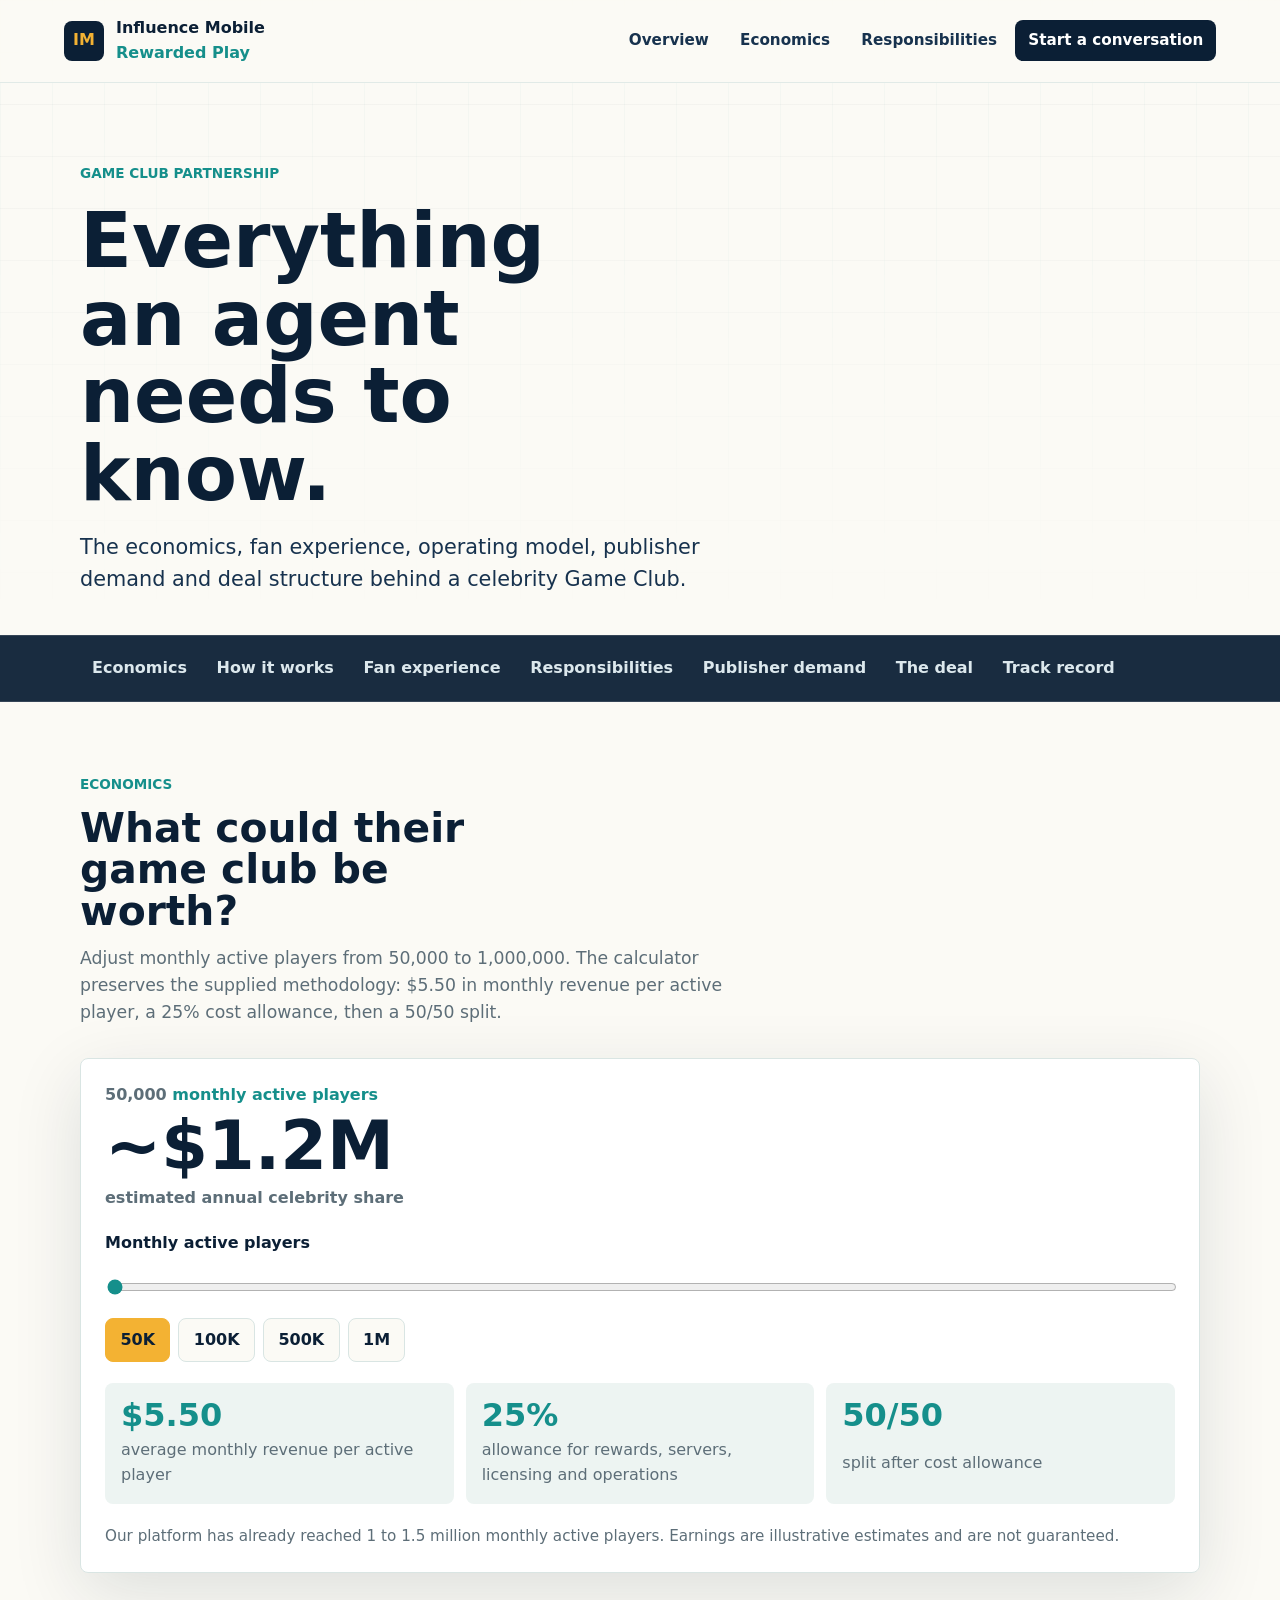
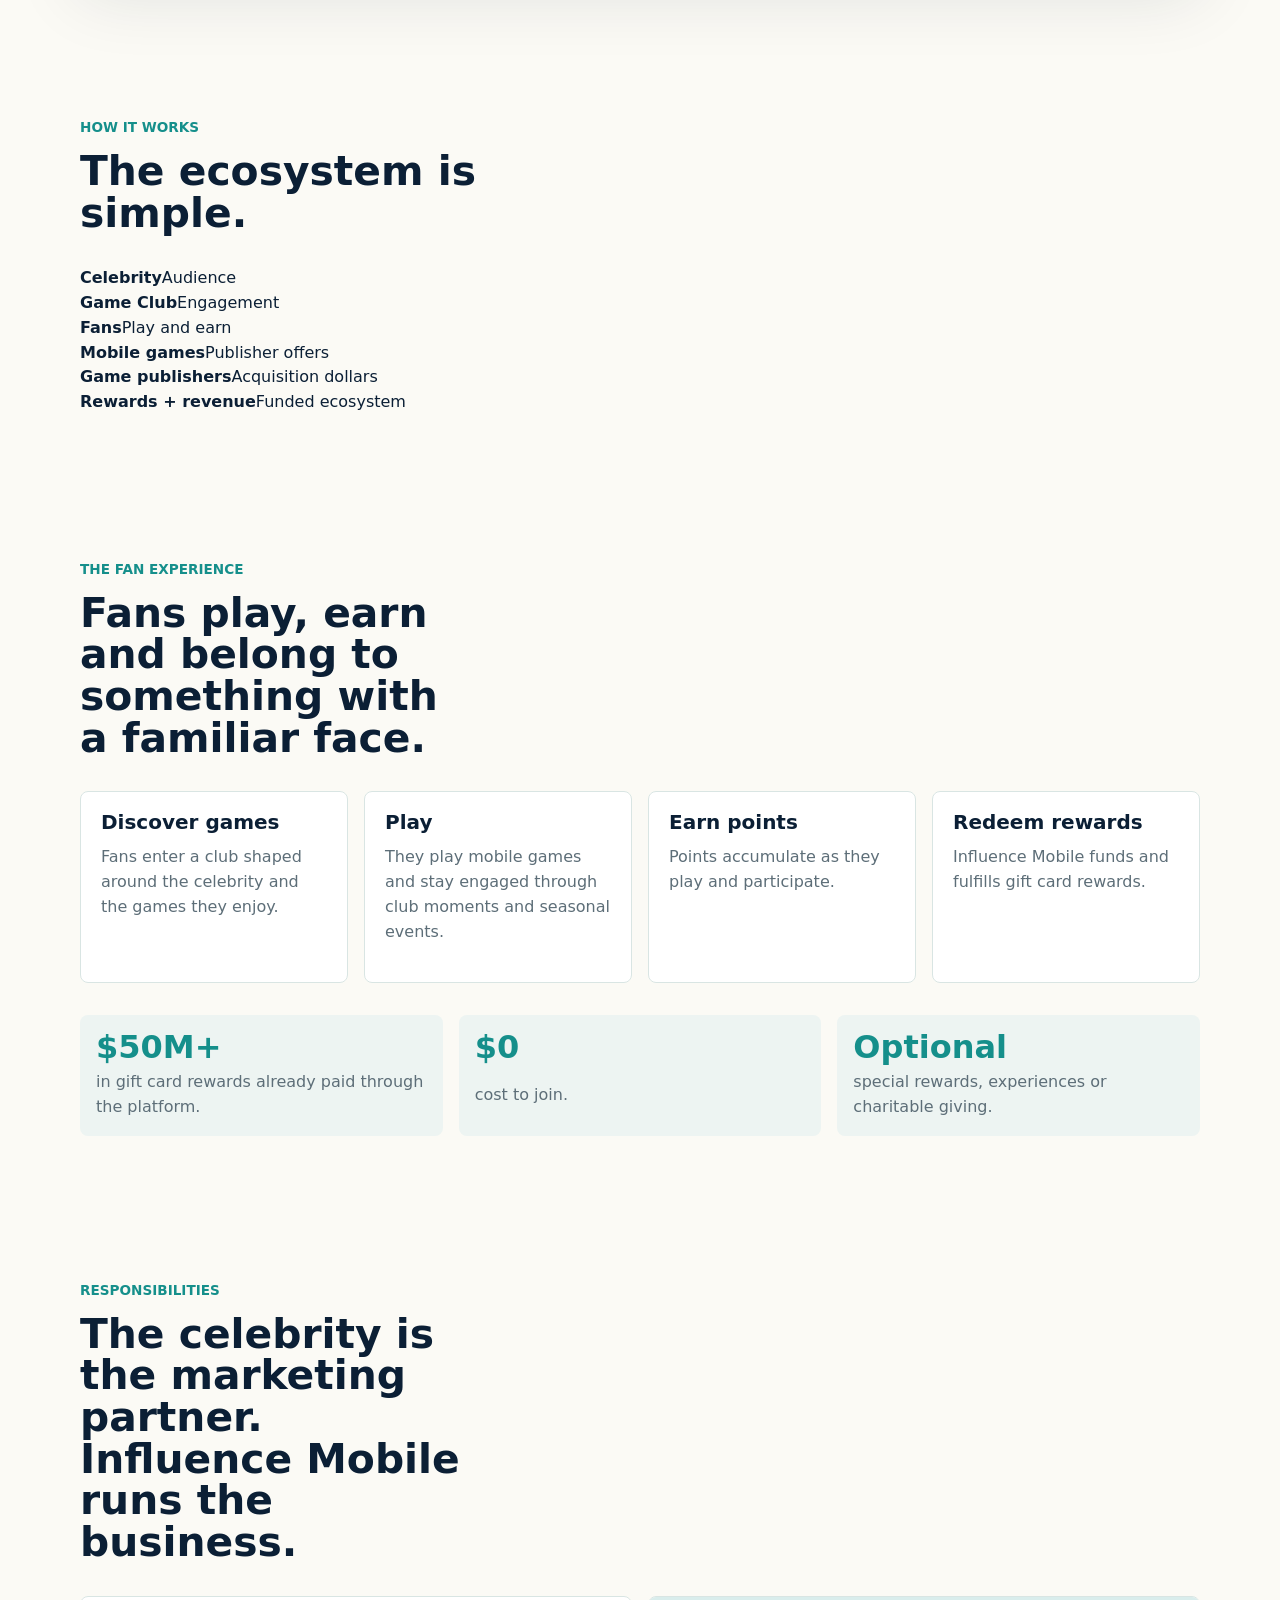
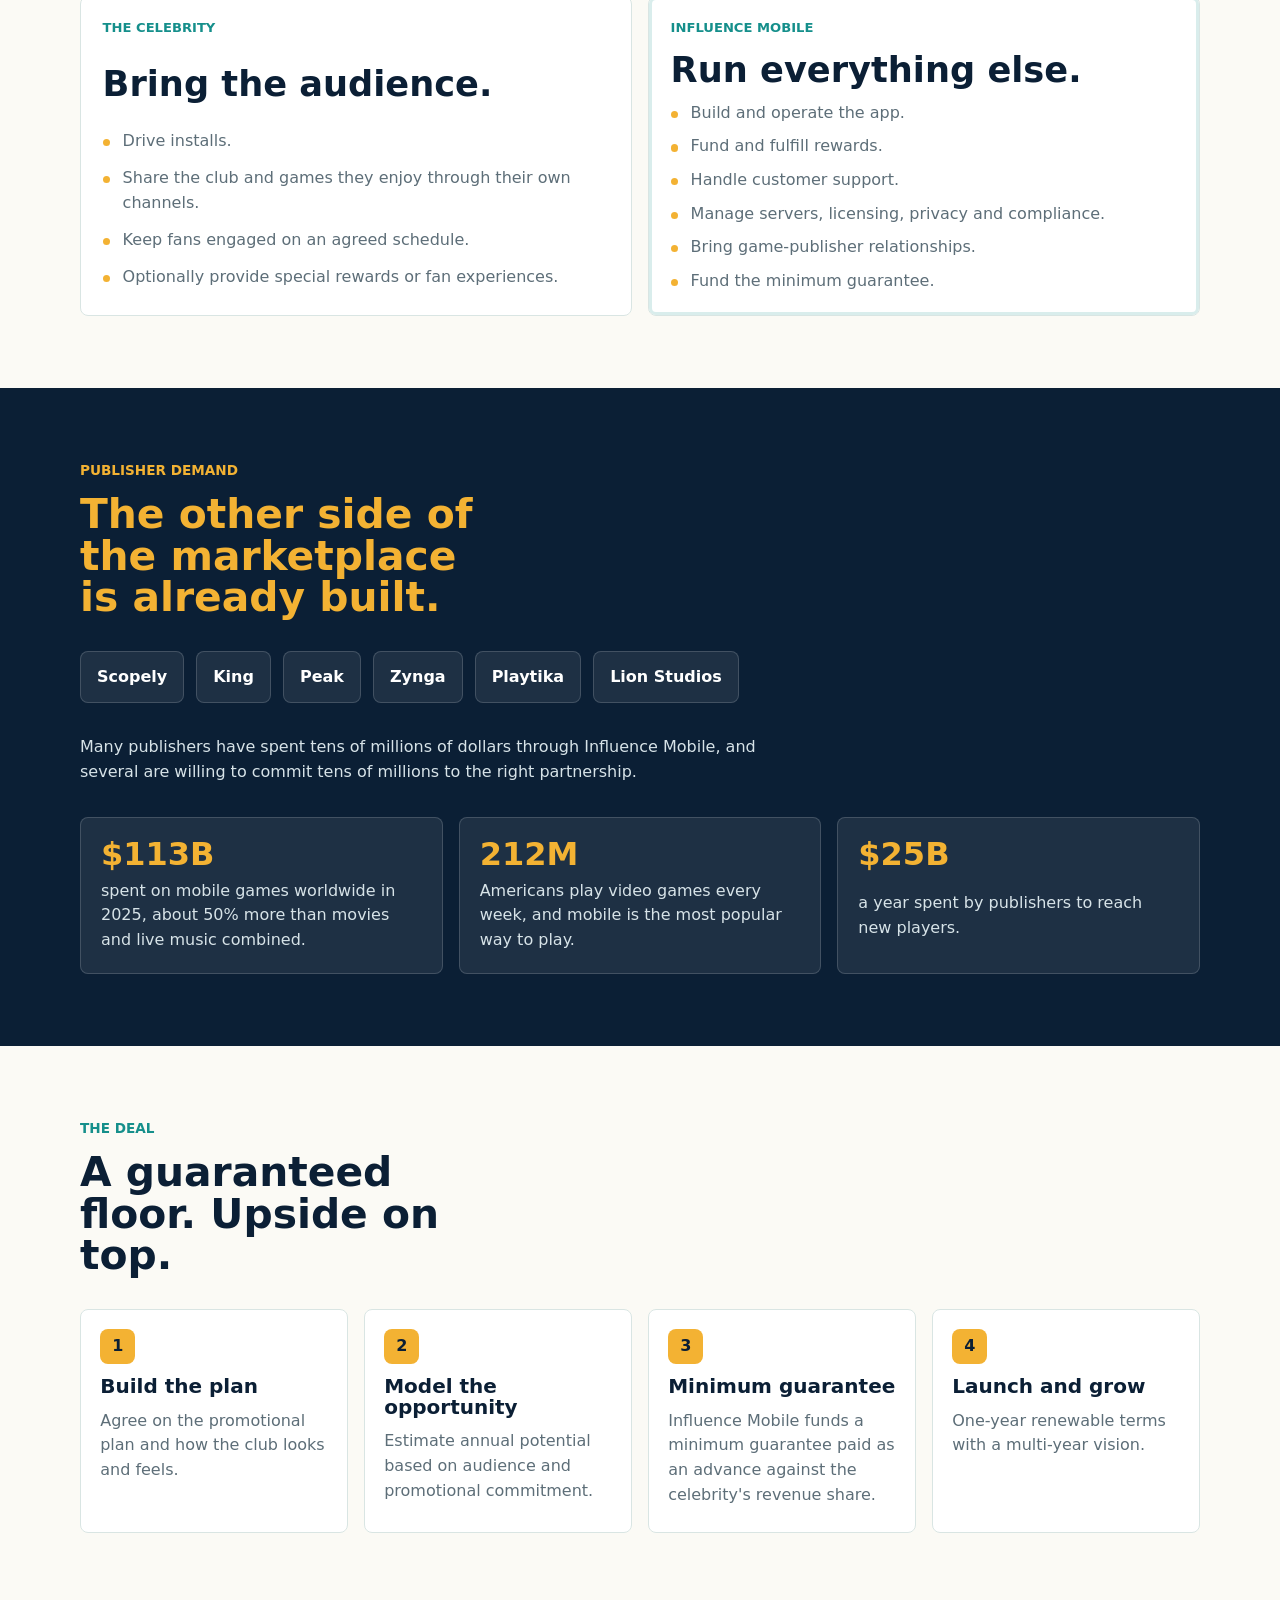
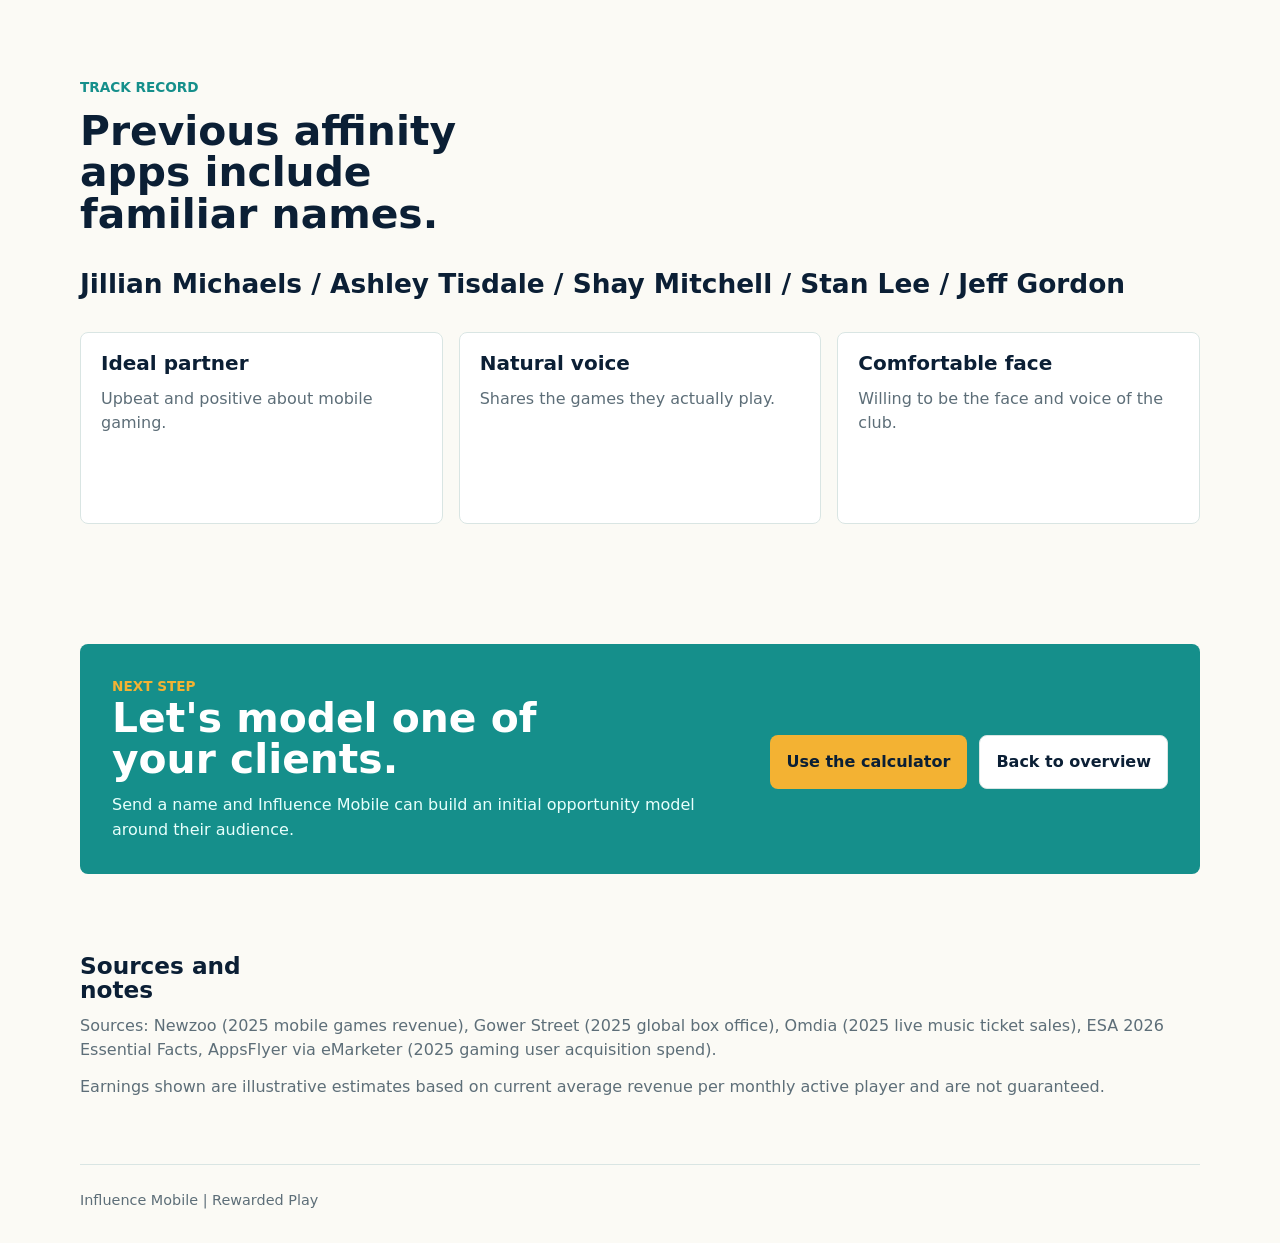
==== commit 9b288f1e: "Add files via upload" ====
--- a/details.html
+++ b/details.html
@@ -12,9 +12,9 @@
   <a class="skip-link" href="#main">Skip to content</a>
 
   <header class="site-header" aria-label="Site header">
-    <a class="brand brand-logo" href="index.html" aria-label="Influence Mobile Rewarded Play">
-      <img src="logos/influence-mobile.png" alt="Influence Mobile">
-      <span>Rewarded Play</span>
+    <a class="brand" href="index.html" aria-label="Influence Mobile Rewarded Play">
+      <span class="brand-mark" aria-hidden="true">IM</span>
+      <span>Influence Mobile <strong>Rewarded Play</strong></span>
     </a>
     <nav class="nav-links" aria-label="Details page navigation">
       <a href="index.html">Overview</a>
@@ -81,46 +81,16 @@
         <p class="eyebrow">How it works</p>
         <h2>The ecosystem is simple.</h2>
       </div>
-      <div class="market-map reveal" aria-label="Game Club ecosystem infographic">
-        <article class="map-node node-celebrity">
-          <span>Celebrity</span>
-          <strong>Audience in</strong>
-          <p>Talent promotes the club through their own channels and brings fans into the experience.</p>
-        </article>
-
-        <article class="map-node node-publishers">
-          <span>Game publishers</span>
-          <strong>Spend in</strong>
-          <p>Publishers fund player acquisition because the audience is engaged and measurable.</p>
-        </article>
-
-        <div class="map-core">
-          <span>Branded hub</span>
-          <strong>Game Club</strong>
-          <p>Influence Mobile connects fans, games, rewards and revenue inside one operated platform.</p>
-        </div>
-
-        <article class="map-node node-fans">
-          <span>Fans</span>
-          <strong>Play and earn</strong>
-          <p>Fans discover mobile games, earn points and redeem rewards.</p>
-        </article>
-
-        <article class="map-node node-games">
-          <span>Mobile games</span>
-          <strong>Engagement loop</strong>
-          <p>Games get active players; the club gets activity that powers rewards and revenue.</p>
-        </article>
-
-        <div class="flow-pill flow-audience">Audience</div>
-        <div class="flow-pill flow-spend">Acquisition spend</div>
-        <div class="flow-pill flow-play">Game play</div>
-        <div class="flow-pill flow-rewards">Rewards + revenue</div>
-      </div>
-
-      <div class="market-caption reveal">
-        <strong>The loop:</strong>
-        <span>celebrity attention becomes player engagement; publisher acquisition spend funds rewards and revenue.</span>
+      <div class="ecosystem reveal" aria-label="Game Club ecosystem diagram">
+        <div class="eco-node celebrity"><strong>Celebrity</strong><span>Audience</span></div>
+        <div class="eco-line"></div>
+        <div class="eco-node club"><strong>Game Club</strong><span>Engagement</span></div>
+        <div class="eco-split">
+          <div class="eco-node"><strong>Fans</strong><span>Play and earn</span></div>
+          <div class="eco-node"><strong>Mobile games</strong><span>Publisher offers</span></div>
+        </div>
+        <div class="eco-node publisher"><strong>Game publishers</strong><span>Acquisition dollars</span></div>
+        <div class="eco-node rewards"><strong>Rewards + revenue</strong><span>Funded ecosystem</span></div>
       </div>
     </section>
 
@@ -190,15 +160,14 @@
         <p class="eyebrow">Publisher demand</p>
         <h2>The other side of the marketplace is already built.</h2>
       </div>
-      <div class="publisher-logos reveal" aria-label="Game publisher logos">
-        <span class="logo-card logo-tall"><img src="logos/scopely.svg" alt="Scopely"></span>
-        <span class="logo-card logo-tall"><img src="logos/king.svg" alt="King"></span>
-        <span class="logo-card"><img src="logos/peak.png" alt="Peak"></span>
-        <span class="logo-card"><img src="logos/zynga.png" alt="Zynga"></span>
-        <span class="logo-card logo-wide"><img src="logos/playtika.png" alt="Playtika"></span>
-        <span class="logo-card logo-wide"><img src="logos/lion-studios.svg" alt="Lion Studios"></span>
-      </div>
-      <p class="trademark-note reveal">Publisher logos are trademarks of their respective owners.</p>
+      <div class="publisher-strip reveal" aria-label="Publisher names shown as plain text">
+        <span>Scopely</span>
+        <span>King</span>
+        <span>Peak</span>
+        <span>Zynga</span>
+        <span>Playtika</span>
+        <span>Lion Studios</span>
+      </div>
       <p class="reveal">Many publishers have spent tens of millions of dollars through Influence Mobile, and several are willing to commit tens of millions to the right partnership.</p>
       <div class="market-grid reveal">
         <article><strong>$113B</strong><span>spent on mobile games worldwide in 2025, about 50% more than movies and live music combined.</span></article>
@@ -272,7 +241,7 @@
 
     <section class="band sources">
       <h2>Sources and notes</h2>
-      <p>Sources: Newzoo (2025 mobile games revenue), Gower Street (2025 global box office), Omdia (2025 live music ticket sales), ESA 2026 Essential Facts, AppsFlyer via eMarketer (2025 gaming user acquisition spend). Publisher logos are trademarks of their respective owners.</p>
+      <p>Sources: Newzoo (2025 mobile games revenue), Gower Street (2025 global box office), Omdia (2025 live music ticket sales), ESA 2026 Essential Facts, AppsFlyer via eMarketer (2025 gaming user acquisition spend).</p>
       <p>Earnings shown are illustrative estimates based on current average revenue per monthly active player and are not guaranteed.</p>
     </section>
   </main>
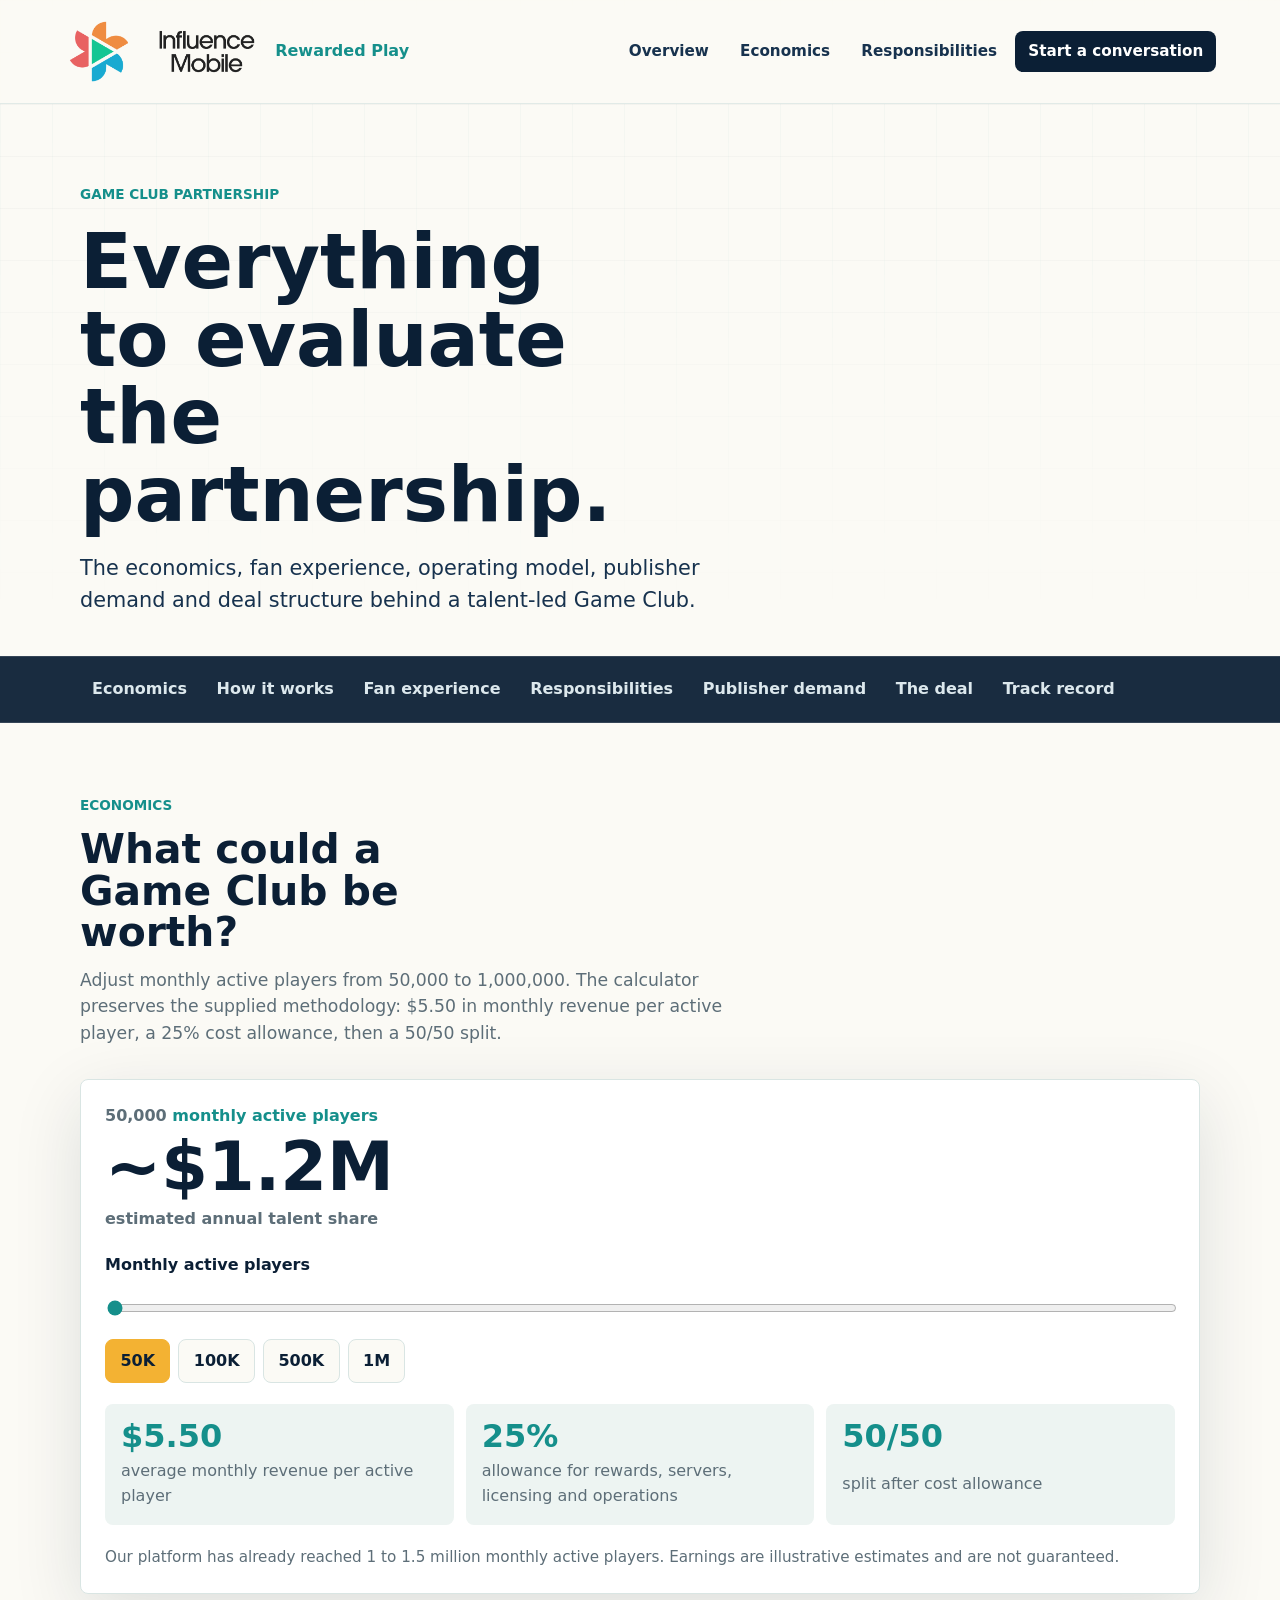
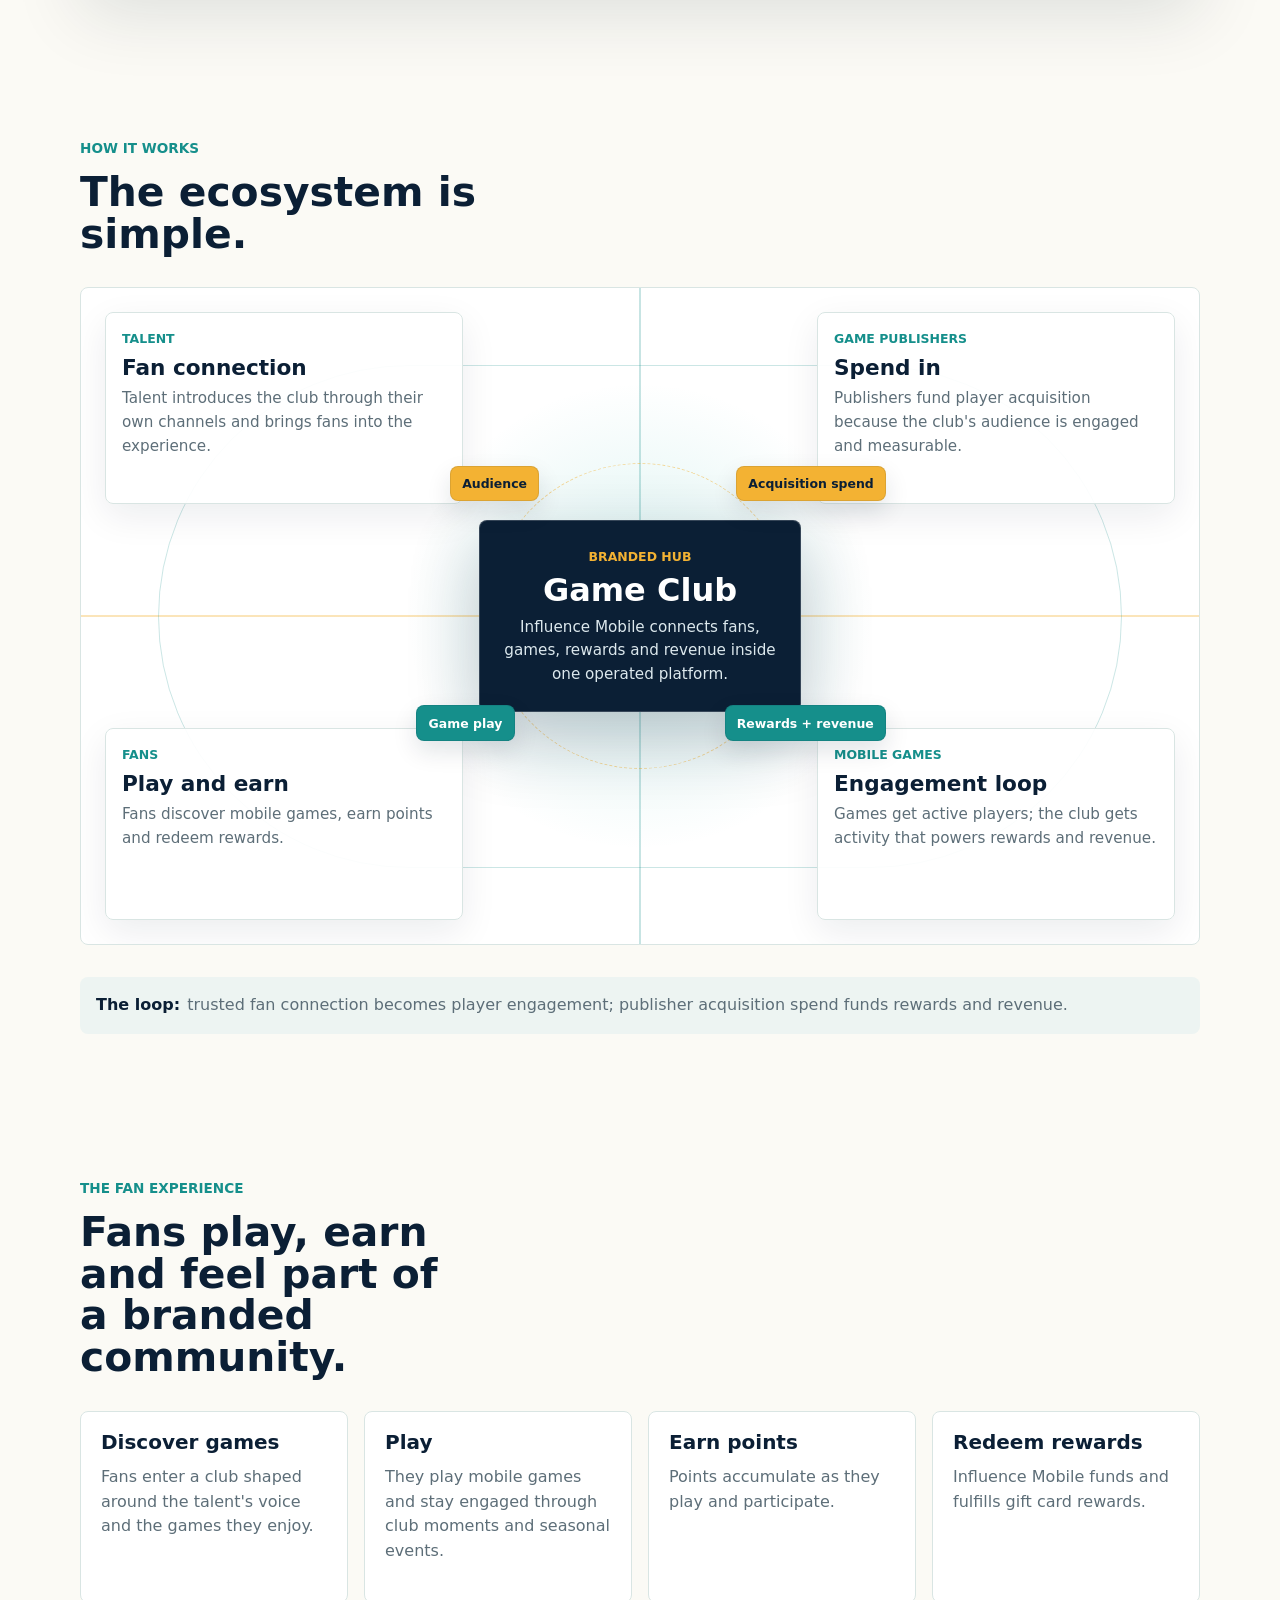
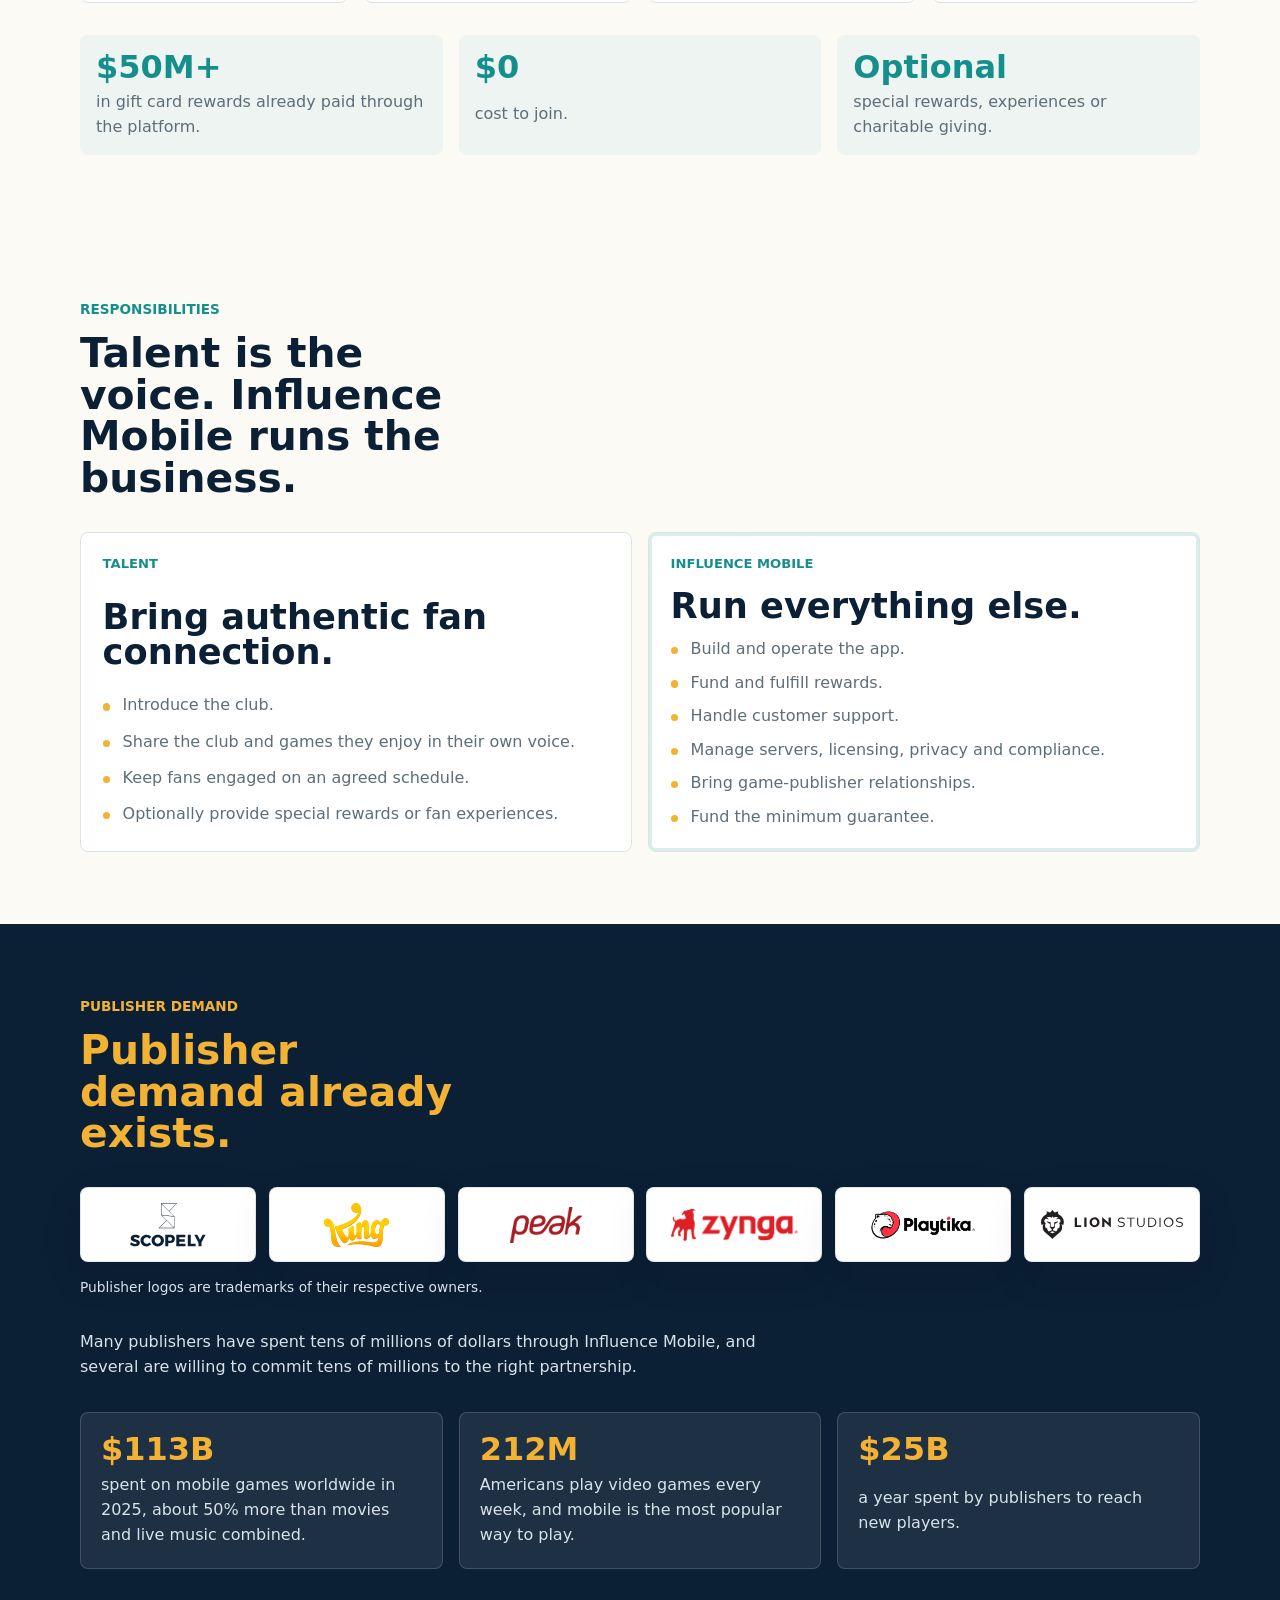
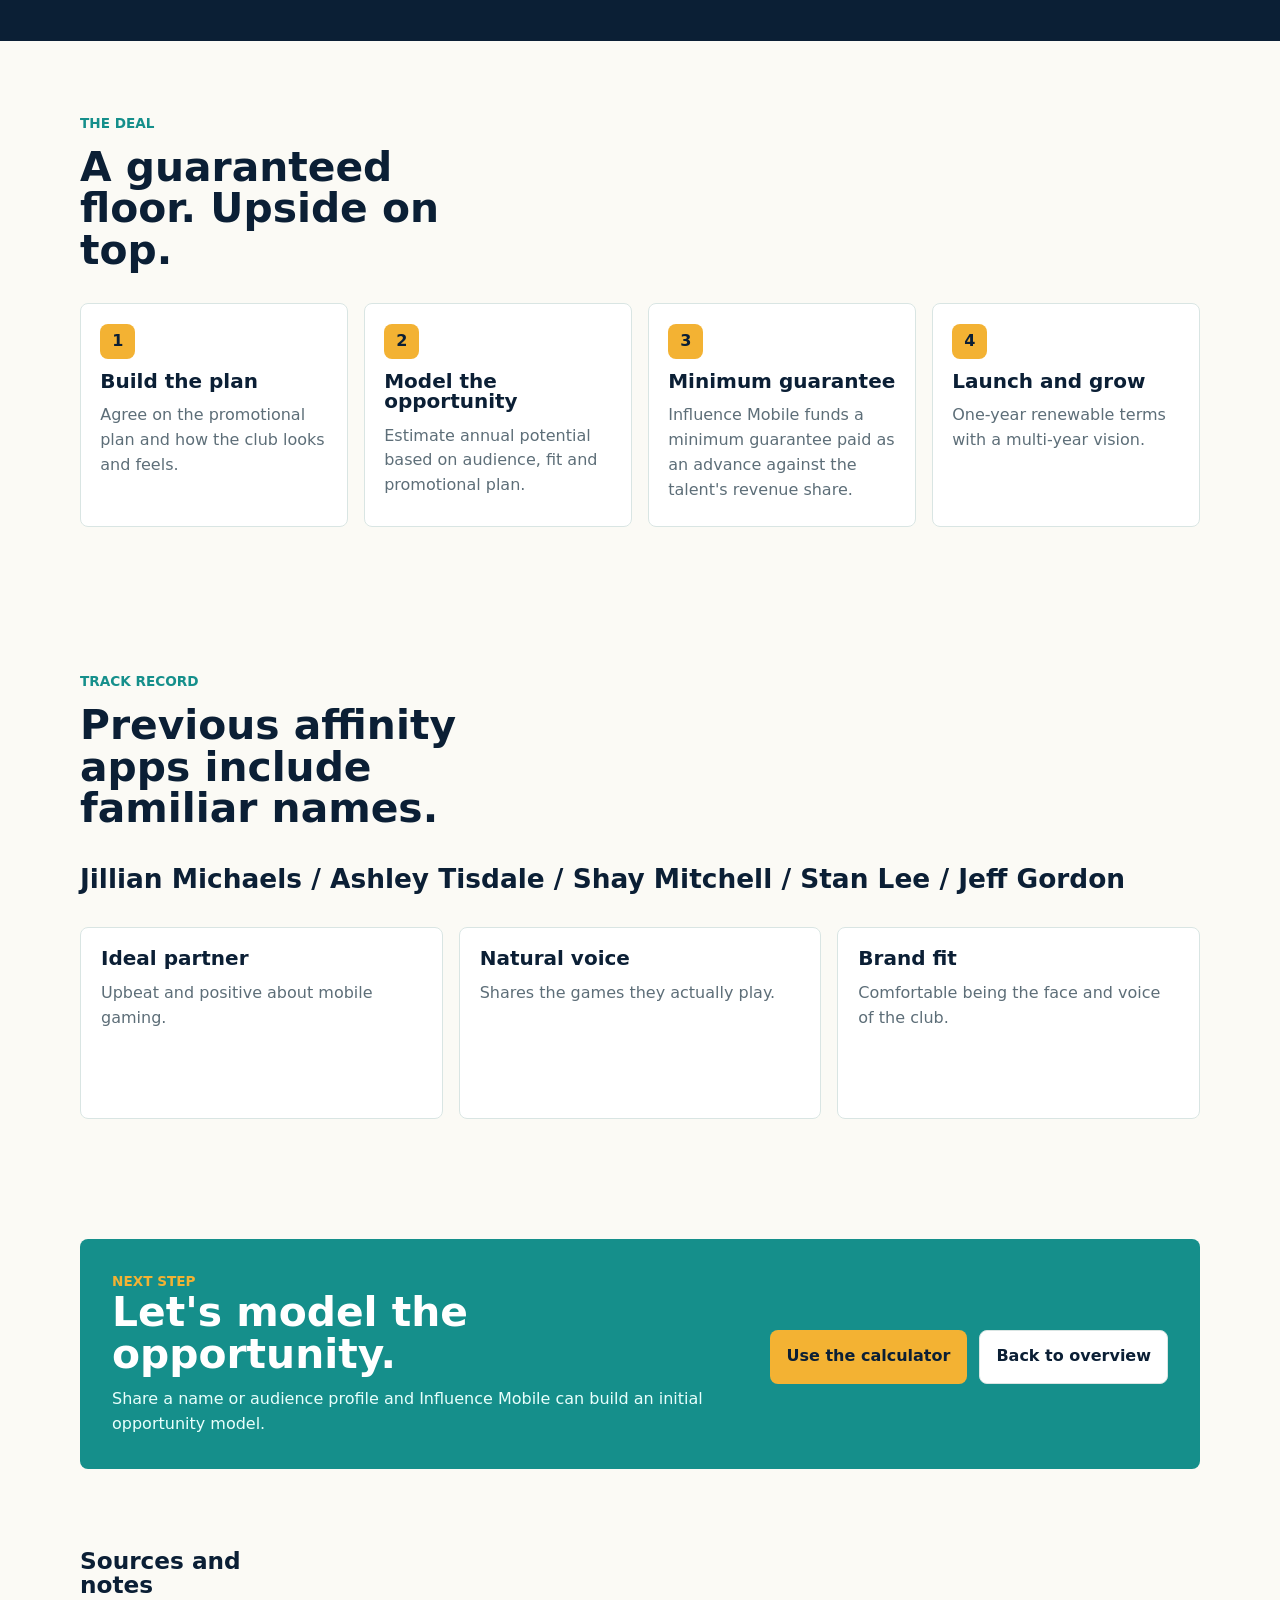
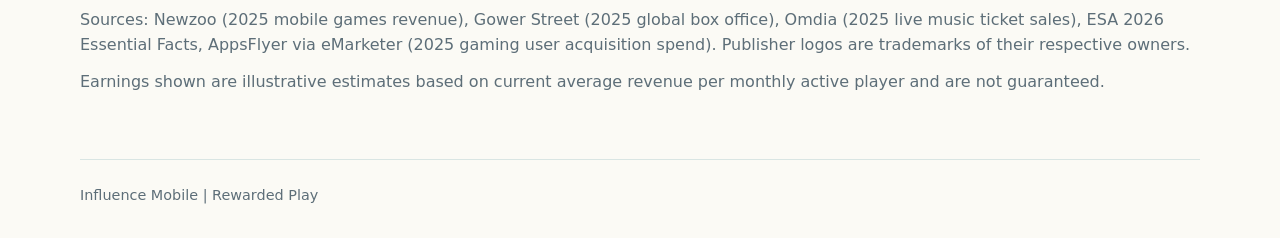
==== commit a66025a6: "Add files via upload" ====
--- a/details.html
+++ b/details.html
@@ -4,7 +4,7 @@
   <meta charset="utf-8">
   <meta name="viewport" content="width=device-width, initial-scale=1">
   <title>Game Club Partnership Details | Influence Mobile</title>
-  <meta name="description" content="Detailed economics, responsibilities, fan experience, publisher demand and deal structure for the Influence Mobile Game Club partnership.">
+  <meta name="description" content="Detailed economics, responsibilities, fan experience, publisher demand and deal structure for a talent-led Influence Mobile Game Club partnership.">
   <link rel="icon" type="image/svg+xml" href="data:image/svg+xml,%3Csvg xmlns='http://www.w3.org/2000/svg' viewBox='0 0 64 64'%3E%3Crect width='64' height='64' rx='12' fill='%230b1f35'/%3E%3Cpath d='M18 40V25c0-4 3-7 7-7h14c4 0 7 3 7 7v15c0 3-2 5-5 5-2 0-4-1-5-3l-2-3h-4l-2 3c-1 2-3 3-5 3-3 0-5-2-5-5Z' fill='%2328b7ad'/%3E%3Ccircle cx='26' cy='29' r='3' fill='%23f3b233'/%3E%3Cpath d='M38 27h7M41.5 23.5v7' stroke='%23f3b233' stroke-width='4' stroke-linecap='round'/%3E%3C/svg%3E">
   <link rel="stylesheet" href="styles.css">
 </head>
@@ -12,9 +12,9 @@
   <a class="skip-link" href="#main">Skip to content</a>
 
   <header class="site-header" aria-label="Site header">
-    <a class="brand" href="index.html" aria-label="Influence Mobile Rewarded Play">
-      <span class="brand-mark" aria-hidden="true">IM</span>
-      <span>Influence Mobile <strong>Rewarded Play</strong></span>
+    <a class="brand brand-logo" href="index.html" aria-label="Influence Mobile Rewarded Play">
+      <img src="logos/influence-mobile.png" alt="Influence Mobile">
+      <span>Rewarded Play</span>
     </a>
     <nav class="nav-links" aria-label="Details page navigation">
       <a href="index.html">Overview</a>
@@ -28,8 +28,8 @@
     <section class="details-hero band">
       <div class="reveal">
         <p class="eyebrow">Game Club partnership</p>
-        <h1>Everything an agent needs to know.</h1>
-        <p class="hero-lede">The economics, fan experience, operating model, publisher demand and deal structure behind a celebrity Game Club.</p>
+        <h1>Everything to evaluate the partnership.</h1>
+        <p class="hero-lede">The economics, fan experience, operating model, publisher demand and deal structure behind a talent-led Game Club.</p>
       </div>
     </section>
 
@@ -46,7 +46,7 @@
     <section class="band section" id="economics">
       <div class="section-heading reveal">
         <p class="eyebrow">Economics</p>
-        <h2>What could their game club be worth?</h2>
+        <h2>What could a Game Club be worth?</h2>
         <p>Adjust monthly active players from 50,000 to 1,000,000. The calculator preserves the supplied methodology: $5.50 in monthly revenue per active player, a 25% cost allowance, then a 50/50 split.</p>
       </div>
 
@@ -54,7 +54,7 @@
         <div class="calculator-output">
           <p><span id="mauText">50,000</span> monthly active players</p>
           <strong id="shareText">~$1.2M</strong>
-          <span>estimated annual celebrity share</span>
+          <span>estimated annual talent share</span>
         </div>
 
         <label class="range-label" for="mauRange">Monthly active players</label>
@@ -81,28 +81,58 @@
         <p class="eyebrow">How it works</p>
         <h2>The ecosystem is simple.</h2>
       </div>
-      <div class="ecosystem reveal" aria-label="Game Club ecosystem diagram">
-        <div class="eco-node celebrity"><strong>Celebrity</strong><span>Audience</span></div>
-        <div class="eco-line"></div>
-        <div class="eco-node club"><strong>Game Club</strong><span>Engagement</span></div>
-        <div class="eco-split">
-          <div class="eco-node"><strong>Fans</strong><span>Play and earn</span></div>
-          <div class="eco-node"><strong>Mobile games</strong><span>Publisher offers</span></div>
-        </div>
-        <div class="eco-node publisher"><strong>Game publishers</strong><span>Acquisition dollars</span></div>
-        <div class="eco-node rewards"><strong>Rewards + revenue</strong><span>Funded ecosystem</span></div>
+      <div class="market-map reveal" aria-label="Game Club ecosystem infographic">
+        <article class="map-node node-celebrity">
+          <span>Talent</span>
+          <strong>Fan connection</strong>
+          <p>Talent introduces the club through their own channels and brings fans into the experience.</p>
+        </article>
+
+        <article class="map-node node-publishers">
+          <span>Game publishers</span>
+          <strong>Spend in</strong>
+          <p>Publishers fund player acquisition because the club's audience is engaged and measurable.</p>
+        </article>
+
+        <div class="map-core">
+          <span>Branded hub</span>
+          <strong>Game Club</strong>
+          <p>Influence Mobile connects fans, games, rewards and revenue inside one operated platform.</p>
+        </div>
+
+        <article class="map-node node-fans">
+          <span>Fans</span>
+          <strong>Play and earn</strong>
+          <p>Fans discover mobile games, earn points and redeem rewards.</p>
+        </article>
+
+        <article class="map-node node-games">
+          <span>Mobile games</span>
+          <strong>Engagement loop</strong>
+          <p>Games get active players; the club gets activity that powers rewards and revenue.</p>
+        </article>
+
+        <div class="flow-pill flow-audience">Audience</div>
+        <div class="flow-pill flow-spend">Acquisition spend</div>
+        <div class="flow-pill flow-play">Game play</div>
+        <div class="flow-pill flow-rewards">Rewards + revenue</div>
+      </div>
+
+      <div class="market-caption reveal">
+        <strong>The loop:</strong>
+        <span>trusted fan connection becomes player engagement; publisher acquisition spend funds rewards and revenue.</span>
       </div>
     </section>
 
     <section class="band section" id="fan-experience">
       <div class="section-heading reveal">
         <p class="eyebrow">The fan experience</p>
-        <h2>Fans play, earn and belong to something with a familiar face.</h2>
+        <h2>Fans play, earn and feel part of a branded community.</h2>
       </div>
       <div class="fan-grid reveal">
         <article>
           <h3>Discover games</h3>
-          <p>Fans enter a club shaped around the celebrity and the games they enjoy.</p>
+          <p>Fans enter a club shaped around the talent's voice and the games they enjoy.</p>
         </article>
         <article>
           <h3>Play</h3>
@@ -127,15 +157,15 @@
     <section class="band section" id="responsibilities">
       <div class="section-heading reveal">
         <p class="eyebrow">Responsibilities</p>
-        <h2>The celebrity is the marketing partner. Influence Mobile runs the business.</h2>
+        <h2>Talent is the voice. Influence Mobile runs the business.</h2>
       </div>
       <div class="role-compare detail reveal">
         <article class="role-talent">
-          <p>The celebrity</p>
-          <strong>Bring the audience.</strong>
+          <p>Talent</p>
+          <strong>Bring authentic fan connection.</strong>
           <ul>
-            <li>Drive installs.</li>
-            <li>Share the club and games they enjoy through their own channels.</li>
+            <li>Introduce the club.</li>
+            <li>Share the club and games they enjoy in their own voice.</li>
             <li>Keep fans engaged on an agreed schedule.</li>
             <li>Optionally provide special rewards or fan experiences.</li>
           </ul>
@@ -158,16 +188,17 @@
     <section class="dark-band section" id="publisher-demand">
       <div class="section-heading reveal">
         <p class="eyebrow">Publisher demand</p>
-        <h2>The other side of the marketplace is already built.</h2>
-      </div>
-      <div class="publisher-strip reveal" aria-label="Publisher names shown as plain text">
-        <span>Scopely</span>
-        <span>King</span>
-        <span>Peak</span>
-        <span>Zynga</span>
-        <span>Playtika</span>
-        <span>Lion Studios</span>
-      </div>
+        <h2>Publisher demand already exists.</h2>
+      </div>
+      <div class="publisher-logos reveal" aria-label="Game publisher logos">
+        <span class="logo-card logo-tall"><img src="logos/scopely.svg" alt="Scopely"></span>
+        <span class="logo-card logo-tall"><img src="logos/king.svg" alt="King"></span>
+        <span class="logo-card"><img src="logos/peak.png" alt="Peak"></span>
+        <span class="logo-card"><img src="logos/zynga.png" alt="Zynga"></span>
+        <span class="logo-card logo-wide"><img src="logos/playtika.png" alt="Playtika"></span>
+        <span class="logo-card logo-wide"><img src="logos/lion-studios.svg" alt="Lion Studios"></span>
+      </div>
+      <p class="trademark-note reveal">Publisher logos are trademarks of their respective owners.</p>
       <p class="reveal">Many publishers have spent tens of millions of dollars through Influence Mobile, and several are willing to commit tens of millions to the right partnership.</p>
       <div class="market-grid reveal">
         <article><strong>$113B</strong><span>spent on mobile games worldwide in 2025, about 50% more than movies and live music combined.</span></article>
@@ -190,12 +221,12 @@
         <article>
           <span>2</span>
           <h3>Model the opportunity</h3>
-          <p>Estimate annual potential based on audience and promotional commitment.</p>
+          <p>Estimate annual potential based on audience, fit and promotional plan.</p>
         </article>
         <article>
           <span>3</span>
           <h3>Minimum guarantee</h3>
-          <p>Influence Mobile funds a minimum guarantee paid as an advance against the celebrity's revenue share.</p>
+          <p>Influence Mobile funds a minimum guarantee paid as an advance against the talent's revenue share.</p>
         </article>
         <article>
           <span>4</span>
@@ -221,8 +252,8 @@
           <p>Shares the games they actually play.</p>
         </article>
         <article>
-          <h3>Comfortable face</h3>
-          <p>Willing to be the face and voice of the club.</p>
+          <h3>Brand fit</h3>
+          <p>Comfortable being the face and voice of the club.</p>
         </article>
       </div>
     </section>
@@ -230,8 +261,8 @@
     <section class="final-cta band" id="next-step">
       <div class="reveal">
         <p class="eyebrow">Next step</p>
-        <h2>Let's model one of your clients.</h2>
-        <p>Send a name and Influence Mobile can build an initial opportunity model around their audience.</p>
+        <h2>Let's model the opportunity.</h2>
+        <p>Share a name or audience profile and Influence Mobile can build an initial opportunity model.</p>
       </div>
       <div class="hero-actions reveal">
         <a class="button primary" href="#economics">Use the calculator</a>
@@ -241,7 +272,7 @@
 
     <section class="band sources">
       <h2>Sources and notes</h2>
-      <p>Sources: Newzoo (2025 mobile games revenue), Gower Street (2025 global box office), Omdia (2025 live music ticket sales), ESA 2026 Essential Facts, AppsFlyer via eMarketer (2025 gaming user acquisition spend).</p>
+      <p>Sources: Newzoo (2025 mobile games revenue), Gower Street (2025 global box office), Omdia (2025 live music ticket sales), ESA 2026 Essential Facts, AppsFlyer via eMarketer (2025 gaming user acquisition spend). Publisher logos are trademarks of their respective owners.</p>
       <p>Earnings shown are illustrative estimates based on current average revenue per monthly active player and are not guaranteed.</p>
     </section>
   </main>
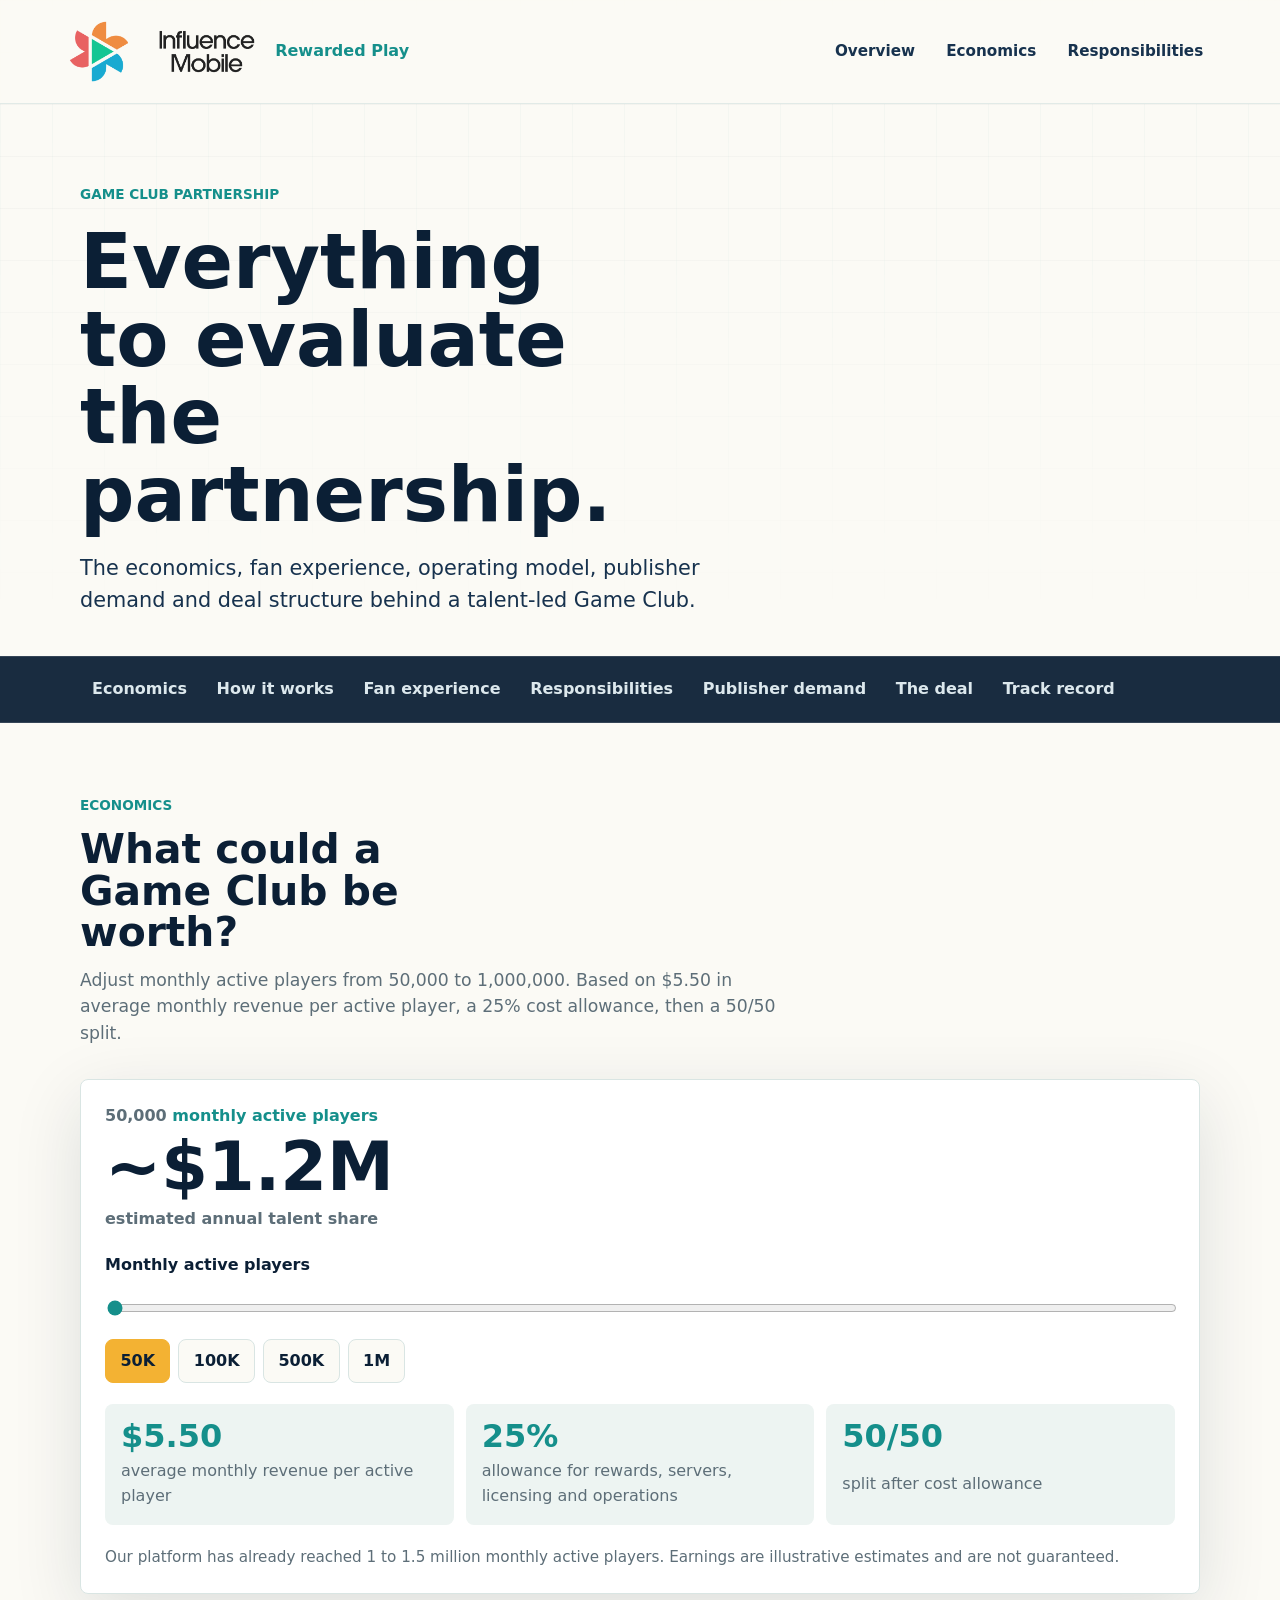
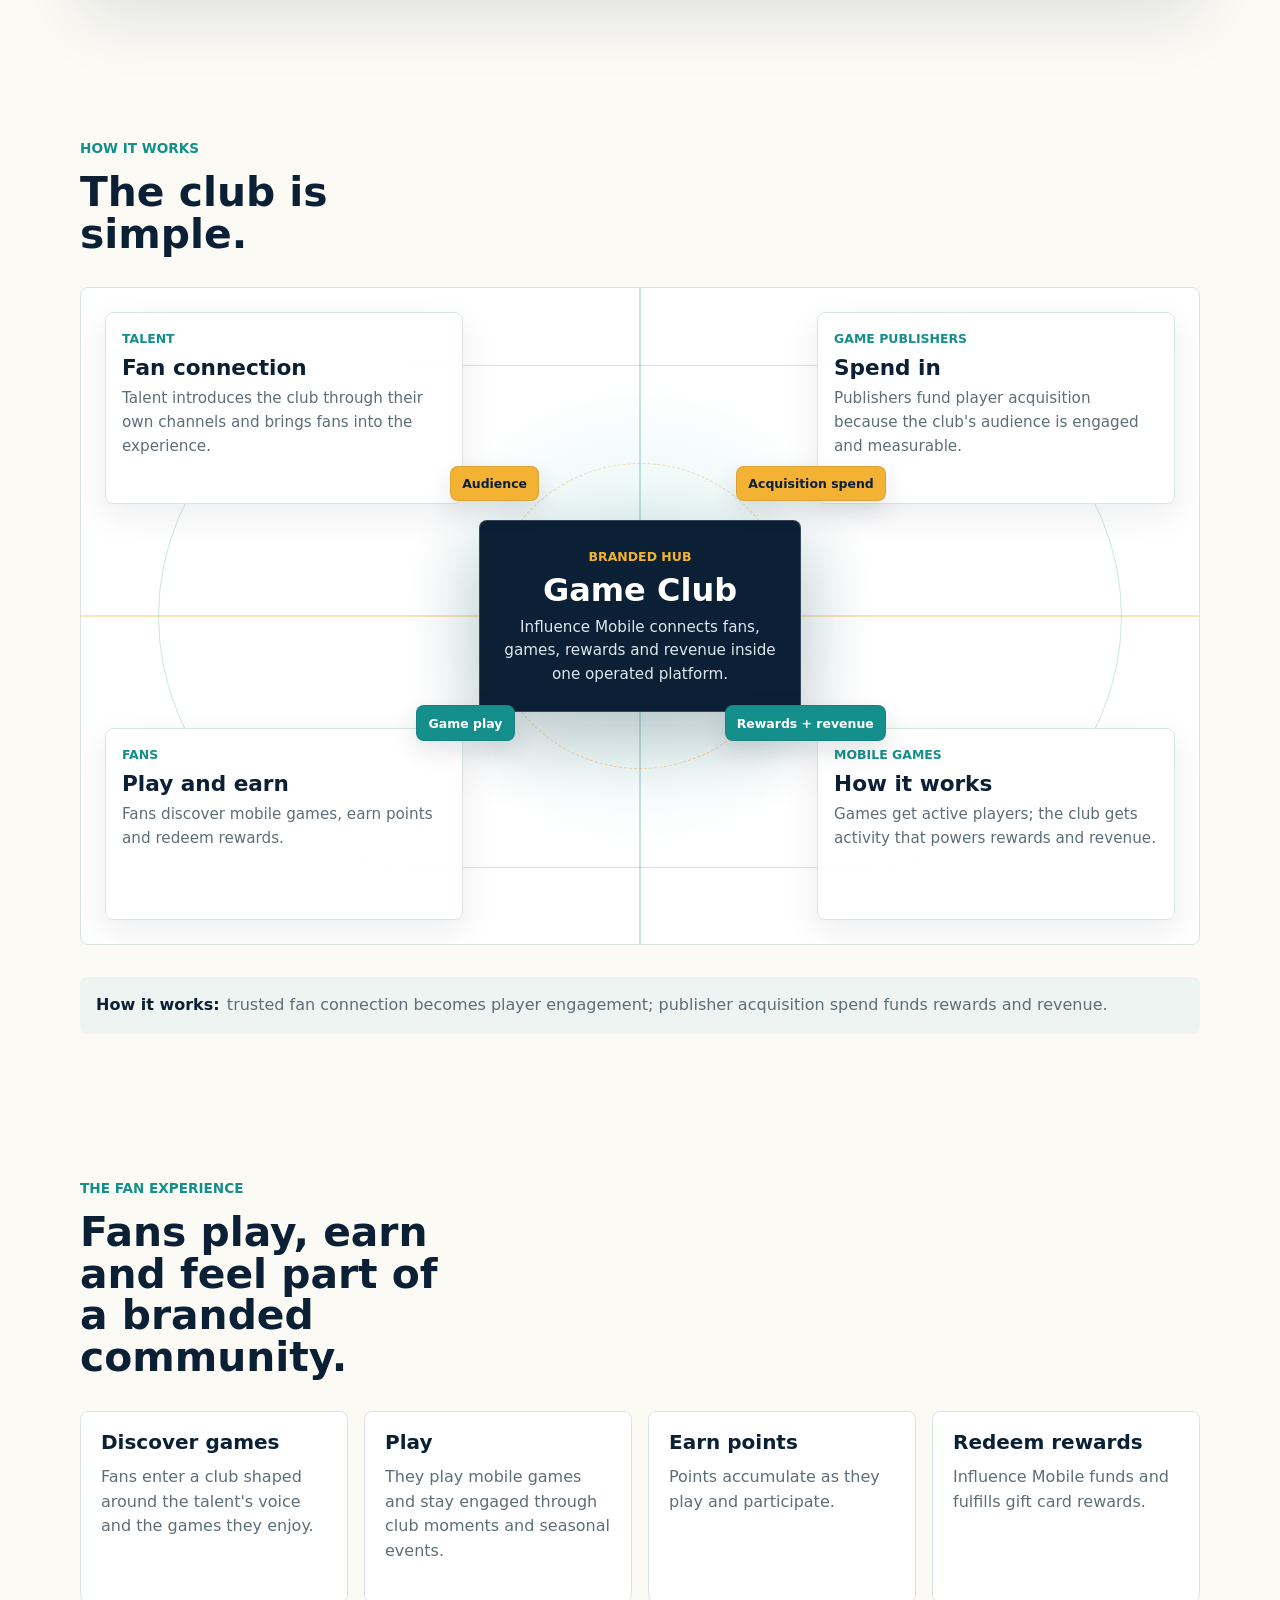
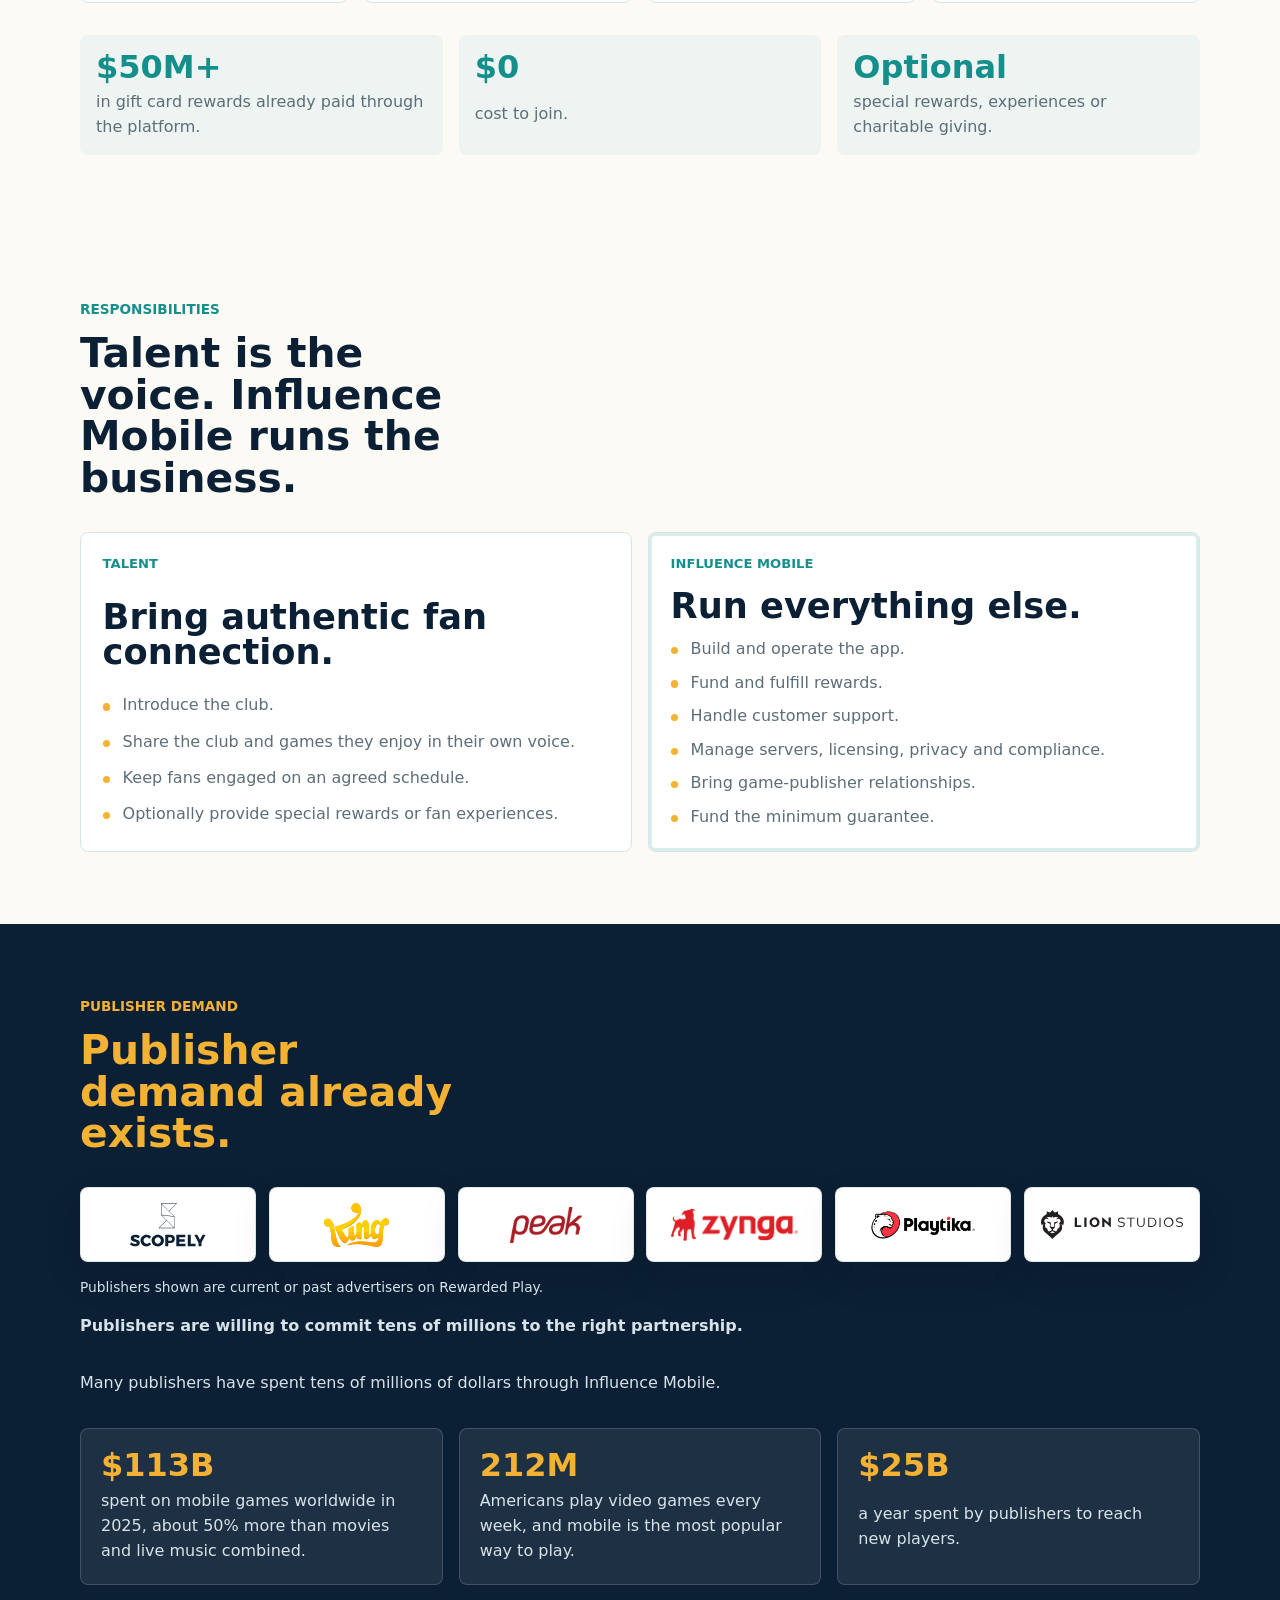
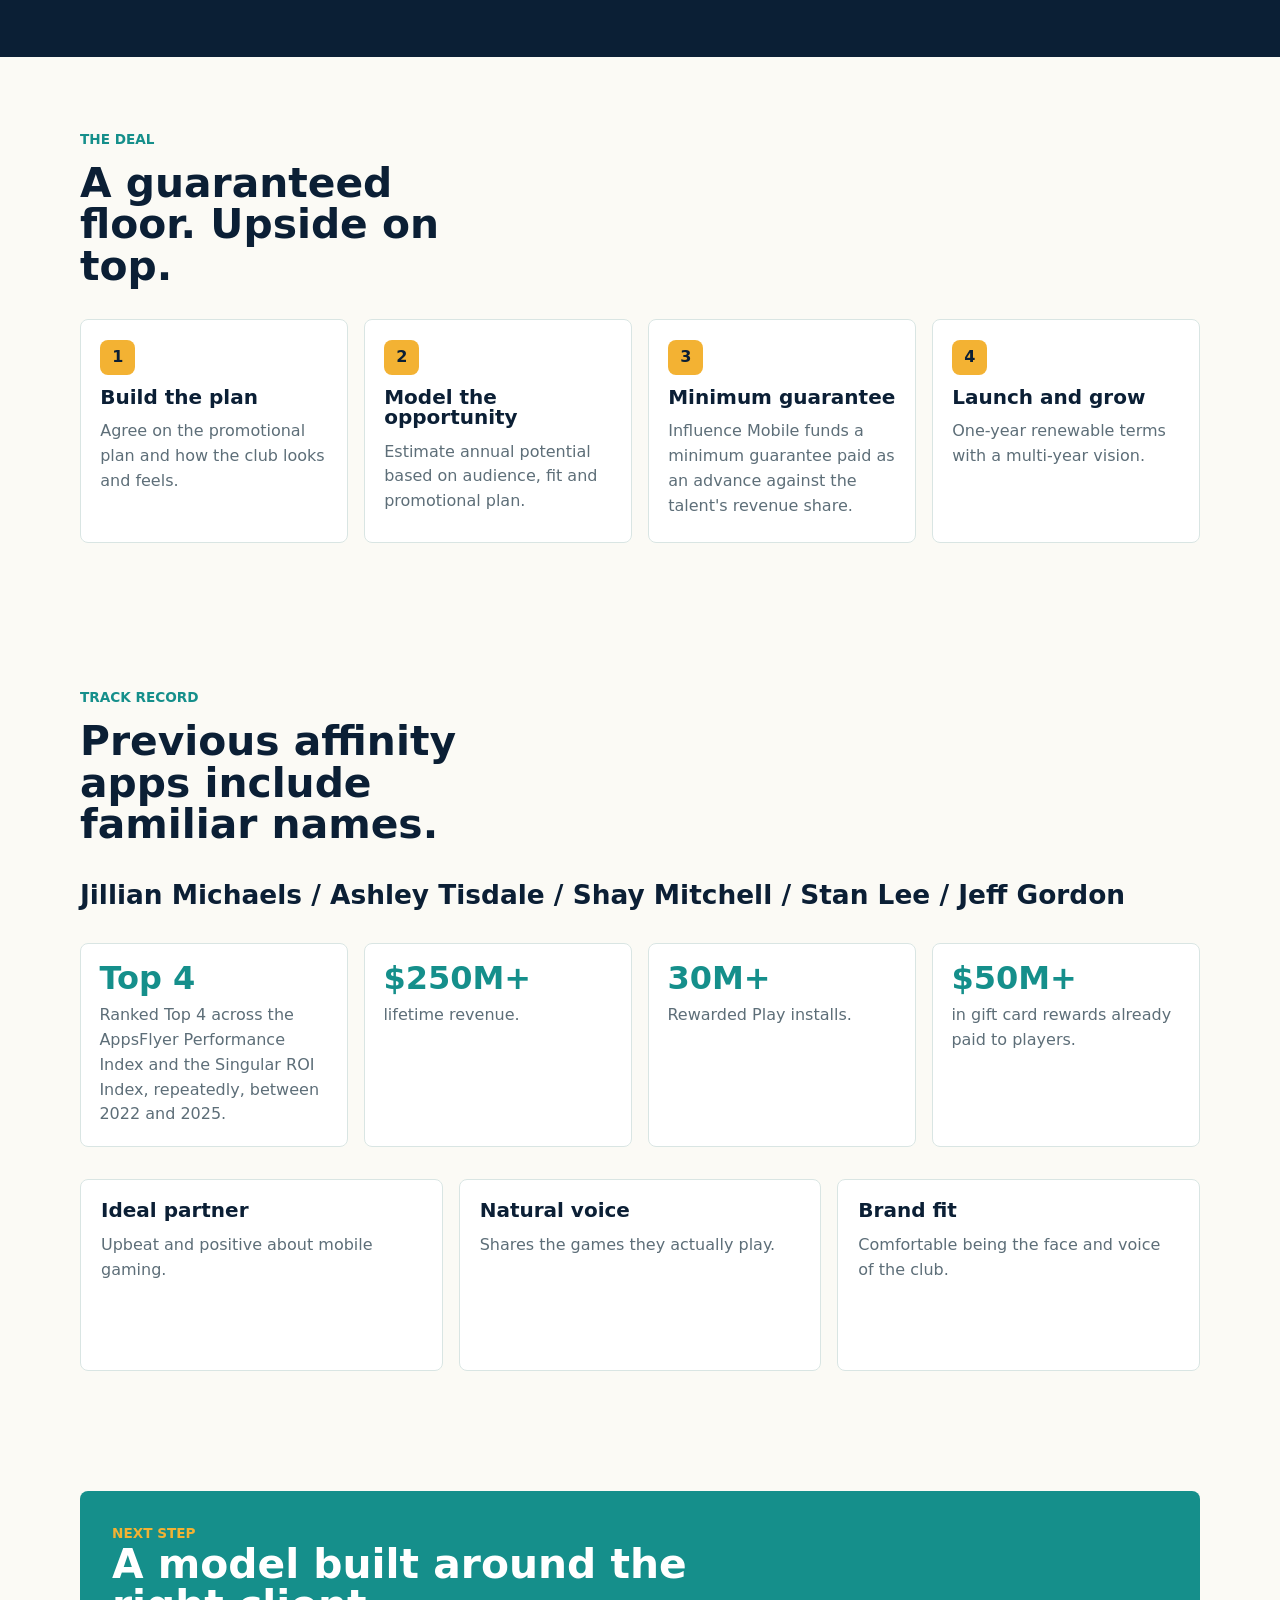
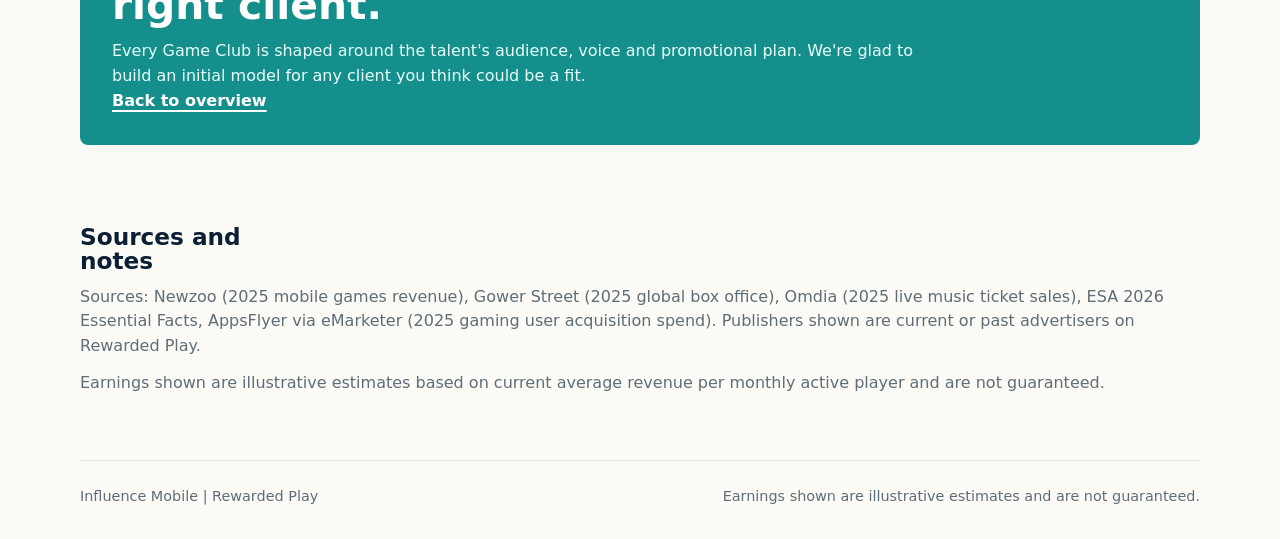
==== commit ba1aebdc: "Add files via upload" ====
--- a/details.html
+++ b/details.html
@@ -5,7 +5,9 @@
   <meta name="viewport" content="width=device-width, initial-scale=1">
   <title>Game Club Partnership Details | Influence Mobile</title>
   <meta name="description" content="Detailed economics, responsibilities, fan experience, publisher demand and deal structure for a talent-led Influence Mobile Game Club partnership.">
+  <meta name="robots" content="noindex, nofollow">
   <link rel="icon" type="image/svg+xml" href="data:image/svg+xml,%3Csvg xmlns='http://www.w3.org/2000/svg' viewBox='0 0 64 64'%3E%3Crect width='64' height='64' rx='12' fill='%230b1f35'/%3E%3Cpath d='M18 40V25c0-4 3-7 7-7h14c4 0 7 3 7 7v15c0 3-2 5-5 5-2 0-4-1-5-3l-2-3h-4l-2 3c-1 2-3 3-5 3-3 0-5-2-5-5Z' fill='%2328b7ad'/%3E%3Ccircle cx='26' cy='29' r='3' fill='%23f3b233'/%3E%3Cpath d='M38 27h7M41.5 23.5v7' stroke='%23f3b233' stroke-width='4' stroke-linecap='round'/%3E%3C/svg%3E">
+  <script>document.documentElement.classList.add("js");</script>
   <link rel="stylesheet" href="styles.css">
 </head>
 <body>
@@ -20,7 +22,6 @@
       <a href="index.html">Overview</a>
       <a href="#economics">Economics</a>
       <a href="#responsibilities">Responsibilities</a>
-      <a class="nav-cta" href="#next-step">Start a conversation</a>
     </nav>
   </header>
 
@@ -47,7 +48,7 @@
       <div class="section-heading reveal">
         <p class="eyebrow">Economics</p>
         <h2>What could a Game Club be worth?</h2>
-        <p>Adjust monthly active players from 50,000 to 1,000,000. The calculator preserves the supplied methodology: $5.50 in monthly revenue per active player, a 25% cost allowance, then a 50/50 split.</p>
+        <p>Adjust monthly active players from 50,000 to 1,000,000. Based on $5.50 in average monthly revenue per active player, a 25% cost allowance, then a 50/50 split.</p>
       </div>
 
       <div class="calculator reveal" aria-label="Game Club earnings calculator">
@@ -79,10 +80,10 @@
     <section class="band section" id="how-it-works">
       <div class="section-heading reveal">
         <p class="eyebrow">How it works</p>
-        <h2>The ecosystem is simple.</h2>
-      </div>
-      <div class="market-map reveal" aria-label="Game Club ecosystem infographic">
-        <article class="map-node node-celebrity">
+        <h2>The club is simple.</h2>
+      </div>
+      <div class="market-map reveal" aria-label="Game Club infographic">
+        <article class="map-node node-talent">
           <span>Talent</span>
           <strong>Fan connection</strong>
           <p>Talent introduces the club through their own channels and brings fans into the experience.</p>
@@ -108,7 +109,7 @@
 
         <article class="map-node node-games">
           <span>Mobile games</span>
-          <strong>Engagement loop</strong>
+          <strong>How it works</strong>
           <p>Games get active players; the club gets activity that powers rewards and revenue.</p>
         </article>
 
@@ -119,7 +120,7 @@
       </div>
 
       <div class="market-caption reveal">
-        <strong>The loop:</strong>
+        <strong>How it works:</strong>
         <span>trusted fan connection becomes player engagement; publisher acquisition spend funds rewards and revenue.</span>
       </div>
     </section>
@@ -198,8 +199,9 @@
         <span class="logo-card logo-wide"><img src="logos/playtika.png" alt="Playtika"></span>
         <span class="logo-card logo-wide"><img src="logos/lion-studios.svg" alt="Lion Studios"></span>
       </div>
-      <p class="trademark-note reveal">Publisher logos are trademarks of their respective owners.</p>
-      <p class="reveal">Many publishers have spent tens of millions of dollars through Influence Mobile, and several are willing to commit tens of millions to the right partnership.</p>
+      <p class="trademark-note reveal">Publishers shown are current or past advertisers on Rewarded Play.</p>
+      <p class="publisher-commitment reveal">Publishers are willing to commit tens of millions to the right partnership.</p>
+      <p class="reveal">Many publishers have spent tens of millions of dollars through Influence Mobile.</p>
       <div class="market-grid reveal">
         <article><strong>$113B</strong><span>spent on mobile games worldwide in 2025, about 50% more than movies and live music combined.</span></article>
         <article><strong>212M</strong><span>Americans play video games every week, and mobile is the most popular way to play.</span></article>
@@ -242,6 +244,24 @@
         <h2>Previous affinity apps include familiar names.</h2>
       </div>
       <p class="name-line reveal">Jillian Michaels / Ashley Tisdale / Shay Mitchell / Stan Lee / Jeff Gordon</p>
+      <div class="track-proof reveal" aria-label="Influence Mobile proof points">
+        <article>
+          <strong>Top 4</strong>
+          <span>Ranked Top 4 across the AppsFlyer Performance Index and the Singular ROI Index, repeatedly, between 2022 and 2025.</span>
+        </article>
+        <article>
+          <strong>$250M+</strong>
+          <span>lifetime revenue.</span>
+        </article>
+        <article>
+          <strong>30M+</strong>
+          <span>Rewarded Play installs.</span>
+        </article>
+        <article>
+          <strong>$50M+</strong>
+          <span>in gift card rewards already paid to players.</span>
+        </article>
+      </div>
       <div class="ideal-grid reveal">
         <article>
           <h3>Ideal partner</h3>
@@ -258,27 +278,25 @@
       </div>
     </section>
 
-    <section class="final-cta band" id="next-step">
+    <section class="closing-note band">
       <div class="reveal">
         <p class="eyebrow">Next step</p>
-        <h2>Let's model the opportunity.</h2>
-        <p>Share a name or audience profile and Influence Mobile can build an initial opportunity model.</p>
-      </div>
-      <div class="hero-actions reveal">
-        <a class="button primary" href="#economics">Use the calculator</a>
-        <a class="button secondary" href="index.html">Back to overview</a>
+        <h2>A model built around the right client.</h2>
+        <p>Every Game Club is shaped around the talent's audience, voice and promotional plan. We're glad to build an initial model for any client you think could be a fit.</p>
+        <a class="closing-link" href="index.html">Back to overview</a>
       </div>
     </section>
 
     <section class="band sources">
       <h2>Sources and notes</h2>
-      <p>Sources: Newzoo (2025 mobile games revenue), Gower Street (2025 global box office), Omdia (2025 live music ticket sales), ESA 2026 Essential Facts, AppsFlyer via eMarketer (2025 gaming user acquisition spend). Publisher logos are trademarks of their respective owners.</p>
+      <p>Sources: Newzoo (2025 mobile games revenue), Gower Street (2025 global box office), Omdia (2025 live music ticket sales), ESA 2026 Essential Facts, AppsFlyer via eMarketer (2025 gaming user acquisition spend). Publishers shown are current or past advertisers on Rewarded Play.</p>
       <p>Earnings shown are illustrative estimates based on current average revenue per monthly active player and are not guaranteed.</p>
     </section>
   </main>
 
   <footer class="site-footer">
     <p>Influence Mobile | Rewarded Play</p>
+    <p>Earnings shown are illustrative estimates and are not guaranteed.</p>
   </footer>
 
   <script src="app.js"></script>
--- a/styles.css
+++ b/styles.css
@@ -182,7 +182,7 @@
   display: grid;
   grid-template-columns: minmax(0, 1.05fr) minmax(22rem, 0.95fr);
   align-items: center;
-  gap: 3rem;
+  gap: 2rem 3rem;
   padding: 5rem 0 3.5rem;
 }
 
@@ -290,8 +290,20 @@
   border-color: var(--line);
 }
 
+.quiet-link {
+  min-height: 3rem;
+  display: inline-flex;
+  align-items: center;
+  color: var(--teal);
+  font-weight: 900;
+  text-decoration-thickness: 2px;
+  text-underline-offset: 0.25em;
+}
+
 .button:hover,
-.button:focus-visible {
+.button:focus-visible,
+.quiet-link:hover,
+.quiet-link:focus-visible {
   transform: translateY(-1px);
   box-shadow: 0 10px 24px rgba(11, 31, 53, 0.12);
 }
@@ -313,12 +325,112 @@
   box-shadow: var(--shadow);
 }
 
-.hero-art {
-  display: block;
+.phone-illustration {
+  position: relative;
+  display: grid;
+  place-items: center;
   width: 100%;
   aspect-ratio: 16 / 11;
+  border-radius: 8px;
+  background:
+    radial-gradient(circle at 16% 18%, rgba(243, 178, 51, 0.28), transparent 18%),
+    radial-gradient(circle at 82% 76%, rgba(40, 183, 173, 0.2), transparent 20%),
+    var(--mist);
+  overflow: hidden;
+}
+
+.phone-shell {
+  width: min(42%, 13rem);
+  min-width: 11.5rem;
+  aspect-ratio: 9 / 16;
+  padding: 0.55rem;
+  border-radius: 1.8rem;
+  background: var(--ink);
+  box-shadow: 0 22px 60px rgba(11, 31, 53, 0.2);
+}
+
+.phone-screen {
+  position: relative;
+  width: 100%;
+  height: 100%;
+  overflow: hidden;
+  border-radius: 1.35rem;
+  background: #28304f;
+}
+
+.hero-video,
+.video-poster {
+  position: absolute;
+  inset: 0;
+  width: 100%;
+  height: 100%;
   object-fit: cover;
-  border-radius: 8px;
+  object-position: top center;
+}
+
+.hero-video {
+  display: none;
+}
+
+.video-poster {
+  display: block;
+}
+
+.video-playing .hero-video {
+  display: block;
+}
+
+.video-playing .video-poster {
+  display: none;
+}
+
+.phone-topbar,
+.phone-redeem {
+  position: absolute;
+  left: 0.65rem;
+  right: 0.65rem;
+  z-index: 2;
+  display: flex;
+  align-items: center;
+  justify-content: space-between;
+  gap: 0.5rem;
+  border-radius: 8px;
+  background: rgba(11, 31, 53, 0.86);
+  color: var(--white);
+  backdrop-filter: blur(8px);
+}
+
+.phone-topbar {
+  top: 0.65rem;
+  min-height: 2.25rem;
+  padding: 0.4rem 0.55rem;
+}
+
+.phone-topbar strong {
+  font-size: 0.78rem;
+  line-height: 1;
+}
+
+.phone-topbar span {
+  color: var(--yellow);
+  font-size: 0.66rem;
+  font-weight: 900;
+  white-space: nowrap;
+}
+
+.phone-redeem {
+  bottom: 0.65rem;
+  justify-content: center;
+  min-height: 2rem;
+  background: var(--yellow);
+  color: var(--ink);
+  font-weight: 900;
+}
+
+.hero-caption {
+  color: var(--muted);
+  font-size: 0.92rem;
+  padding-inline: 0.25rem;
 }
 
 .hero-metric {
@@ -338,6 +450,36 @@
 
 .hero-metric span {
   color: #cdd9df;
+}
+
+.hero-facts {
+  grid-column: 1 / -1;
+  display: grid;
+  grid-template-columns: repeat(3, 1fr);
+  gap: 0.85rem;
+}
+
+.hero-facts div {
+  min-height: 6rem;
+  display: grid;
+  gap: 0.3rem;
+  align-content: center;
+  padding: 1rem;
+  border-radius: 8px;
+  background: var(--white);
+  border: 1px solid var(--line);
+}
+
+.hero-facts strong {
+  font-family: var(--font-display);
+  color: var(--teal);
+  font-size: 1.7rem;
+  line-height: 1;
+}
+
+.hero-facts span {
+  color: var(--muted);
+  font-weight: 700;
 }
 
 .section {
@@ -461,6 +603,13 @@
   min-height: 18rem;
 }
 
+.earnings-panel {
+  display: grid;
+  grid-template-columns: minmax(0, 1fr) minmax(18rem, 0.34fr);
+  gap: 1rem;
+  align-items: stretch;
+}
+
 .ladder-step {
   display: grid;
   align-content: end;
@@ -502,6 +651,28 @@
   font-size: 1.65rem;
   line-height: 1.05;
   color: inherit;
+}
+
+.guarantee-card {
+  display: grid;
+  align-content: center;
+  gap: 0.9rem;
+  min-height: 18rem;
+  padding: 1.35rem;
+  border-radius: 8px;
+  background: var(--teal);
+  color: var(--white);
+  box-shadow: var(--shadow);
+}
+
+.guarantee-card .eyebrow {
+  color: var(--yellow);
+}
+
+.guarantee-card strong {
+  font-family: var(--font-display);
+  font-size: 1.85rem;
+  line-height: 1.08;
 }
 
 .dark-band {
@@ -577,6 +748,30 @@
   color: #d7e3e8;
   font-size: 0.86rem;
   margin-top: -1.1rem;
+}
+
+.publisher-commitment {
+  margin-top: -1rem;
+  font-weight: 800;
+}
+
+.fit-strip {
+  display: grid;
+  grid-template-columns: repeat(3, 1fr);
+  gap: 0.85rem;
+  padding-block: 0.75rem 2rem;
+}
+
+.fit-strip span {
+  min-height: 5.5rem;
+  display: flex;
+  align-items: center;
+  padding: 1rem;
+  border-radius: 8px;
+  background: var(--white);
+  border: 1px solid var(--line);
+  color: var(--ink-soft);
+  font-weight: 900;
 }
 
 .dark-callouts,
@@ -686,51 +881,85 @@
   line-height: 1.25;
 }
 
-.proof-callout {
-  display: inline-grid;
-  grid-template-columns: auto minmax(0, 24rem);
-  align-items: center;
+.proof-grid,
+.track-proof {
+  display: grid;
+  grid-template-columns: repeat(4, 1fr);
   gap: 1rem;
-  width: fit-content;
-  padding: 1rem;
-  border-radius: 8px;
-  background: var(--mist);
-}
-
-.proof-callout strong {
+}
+
+.proof-grid article,
+.track-proof article {
+  display: grid;
+  gap: 0.55rem;
+  align-content: start;
+  padding: 1.15rem;
+  border-radius: 8px;
+}
+
+.proof-grid article {
+  background: rgba(255, 255, 255, 0.08);
+  border: 1px solid rgba(255, 255, 255, 0.16);
+}
+
+.track-proof article {
+  background: var(--white);
+  border: 1px solid var(--line);
+}
+
+.proof-grid strong,
+.track-proof strong {
   font-family: var(--font-display);
-  font-size: 2.5rem;
+  color: var(--yellow);
+  font-size: 2rem;
+  line-height: 1;
+}
+
+.track-proof strong {
   color: var(--teal);
 }
 
-.proof-callout span {
+.proof-grid span {
+  color: #d7e3e8;
+}
+
+.track-proof span {
   color: var(--muted);
 }
 
+.closing-note,
 .final-cta {
   margin-block: 3rem;
   display: grid;
-  grid-template-columns: 1fr auto;
-  align-items: center;
-  gap: 1.5rem;
+  gap: 1rem;
   padding: 2rem;
   border-radius: 8px;
   background: var(--teal);
   color: var(--white);
 }
 
+.closing-note .eyebrow,
 .final-cta .eyebrow {
   color: var(--yellow);
 }
 
+.closing-note h2,
 .final-cta h2 {
-  max-width: 18ch;
-}
-
+  max-width: 22ch;
+}
+
+.closing-note p:not(.eyebrow),
 .final-cta p:not(.eyebrow) {
-  max-width: 42rem;
+  max-width: 52rem;
   color: #e8fffc;
   margin-top: 0.75rem;
+}
+
+.closing-link {
+  color: var(--white);
+  font-weight: 900;
+  text-decoration-thickness: 2px;
+  text-underline-offset: 0.25em;
 }
 
 .detail-subnav {
@@ -928,7 +1157,7 @@
   font-size: 0.95rem;
 }
 
-.node-celebrity {
+.node-talent {
   grid-column: 1;
   grid-row: 1;
 }
@@ -1090,12 +1319,15 @@
 }
 
 .reveal {
+  transition: opacity 420ms ease, transform 420ms ease;
+}
+
+.js.reveal-ready .reveal {
   opacity: 0;
   transform: translateY(14px);
-  transition: opacity 420ms ease, transform 420ms ease;
-}
-
-.reveal.is-visible {
+}
+
+.js.reveal-ready .reveal.is-visible {
   opacity: 1;
   transform: none;
 }
@@ -1120,6 +1352,8 @@
   }
 
   .hero,
+  .earnings-panel,
+  .closing-note,
   .final-cta {
     grid-template-columns: 1fr;
   }
@@ -1132,18 +1366,22 @@
     font-size: 2.15rem;
   }
 
-  .flow-grid,
-  .benefit-grid,
-  .fan-grid,
-  .archetype-grid,
-  .ideal-grid,
-  .dark-callouts,
-  .market-grid,
-  .stat-row,
-  .method-grid,
-  .timeline {
-    grid-template-columns: 1fr 1fr;
-  }
+	  .flow-grid,
+	  .benefit-grid,
+	  .fan-grid,
+	  .archetype-grid,
+	  .ideal-grid,
+	  .dark-callouts,
+	  .market-grid,
+	  .proof-grid,
+	  .track-proof,
+	  .fit-strip,
+	  .stat-row,
+	  .method-grid,
+	  .hero-facts,
+	  .timeline {
+	    grid-template-columns: 1fr 1fr;
+	  }
 
   .growth-ladder {
     grid-template-columns: 1fr 1fr;
@@ -1173,7 +1411,7 @@
     grid-row: 1;
   }
 
-  .node-celebrity,
+  .node-talent,
   .node-publishers,
   .node-fans,
   .node-games {
@@ -1191,49 +1429,61 @@
 }
 
 @media (max-width: 640px) {
-  .site-header {
-    position: static;
-    padding-inline: 1rem;
-  }
+	  .site-header {
+	    position: static;
+	    flex-direction: row;
+	    align-items: center;
+	    padding: 0.75rem 1rem;
+	  }
 
   .brand {
     min-width: 0;
   }
 
-  .brand-logo {
-    width: 100%;
-    align-items: flex-start;
-    flex-direction: column;
-    gap: 0.35rem;
-  }
-
-  .brand-logo img {
-    width: 11rem;
-  }
-
-  .brand span:last-child {
-    font-size: 0.95rem;
-  }
-
-  .nav-links {
-    width: 100%;
-    display: grid;
-    grid-template-columns: 1fr 1fr;
-  }
-
-  .nav-links a {
-    justify-content: center;
-    text-align: center;
-  }
-
-  .hero,
-  .details-hero {
-    padding-top: 3rem;
-  }
-
-  h1 {
-    font-size: 2.75rem;
-  }
+	  .brand-logo {
+	    width: auto;
+	    align-items: center;
+	    flex-direction: row;
+	    gap: 0.5rem;
+	  }
+
+	  .brand-logo img {
+	    width: 8.8rem;
+	  }
+
+	  .brand span:last-child {
+	    display: none;
+	  }
+
+	  .nav-links {
+	    width: auto;
+	    display: flex;
+	    margin-left: auto;
+	  }
+
+	  .nav-links a {
+	    justify-content: center;
+	    text-align: center;
+	  }
+
+	  .nav-links a:not(.nav-cta) {
+	    display: none;
+	  }
+
+	  .nav-links .nav-cta {
+	    min-height: 2.45rem;
+	    padding: 0.55rem 0.75rem;
+	    white-space: nowrap;
+	  }
+
+	  .hero,
+	  .details-hero {
+	    padding-top: 2rem;
+	  }
+
+	  h1 {
+	    font-size: 2.55rem;
+	  }
 
   h2 {
     font-size: 1.8rem;
@@ -1244,18 +1494,19 @@
     font-size: 1.12rem;
   }
 
-  .flow-grid,
-  .benefit-grid,
-  .fan-grid,
-  .archetype-grid,
-  .ideal-grid,
-  .dark-callouts,
-  .market-grid,
-  .stat-row,
-  .method-grid,
-  .timeline,
-  .growth-ladder,
-  .publisher-logos {
+	  .flow-grid,
+	  .benefit-grid,
+	  .fan-grid,
+	  .archetype-grid,
+	  .ideal-grid,
+	  .dark-callouts,
+	  .market-grid,
+	  .stat-row,
+	  .method-grid,
+	  .hero-facts,
+	  .timeline,
+	  .growth-ladder,
+	  .publisher-logos {
     grid-template-columns: 1fr;
   }
 
@@ -1266,8 +1517,7 @@
   }
 
   .statement-bar,
-  .statement-bar.compact,
-  .proof-callout {
+  .statement-bar.compact {
     grid-template-columns: 1fr;
   }
 
@@ -1279,12 +1529,20 @@
     font-size: 3rem;
   }
 
-  .final-cta {
-    padding: 1.3rem;
-  }
-
-  .site-footer {
-    flex-direction: column;
+	  .closing-note,
+	  .final-cta {
+	    padding: 1.3rem;
+	  }
+
+	  .site-footer {
+	    flex-direction: column;
+	  }
+	}
+
+@media print {
+  .js.reveal-ready .reveal {
+    opacity: 1;
+    transform: none;
   }
 }
 
@@ -1304,4 +1562,13 @@
     opacity: 1;
     transform: none;
   }
-}
+
+  .video-playing .hero-video {
+    display: none;
+  }
+
+  .video-poster,
+  .video-playing .video-poster {
+    display: block;
+  }
+}
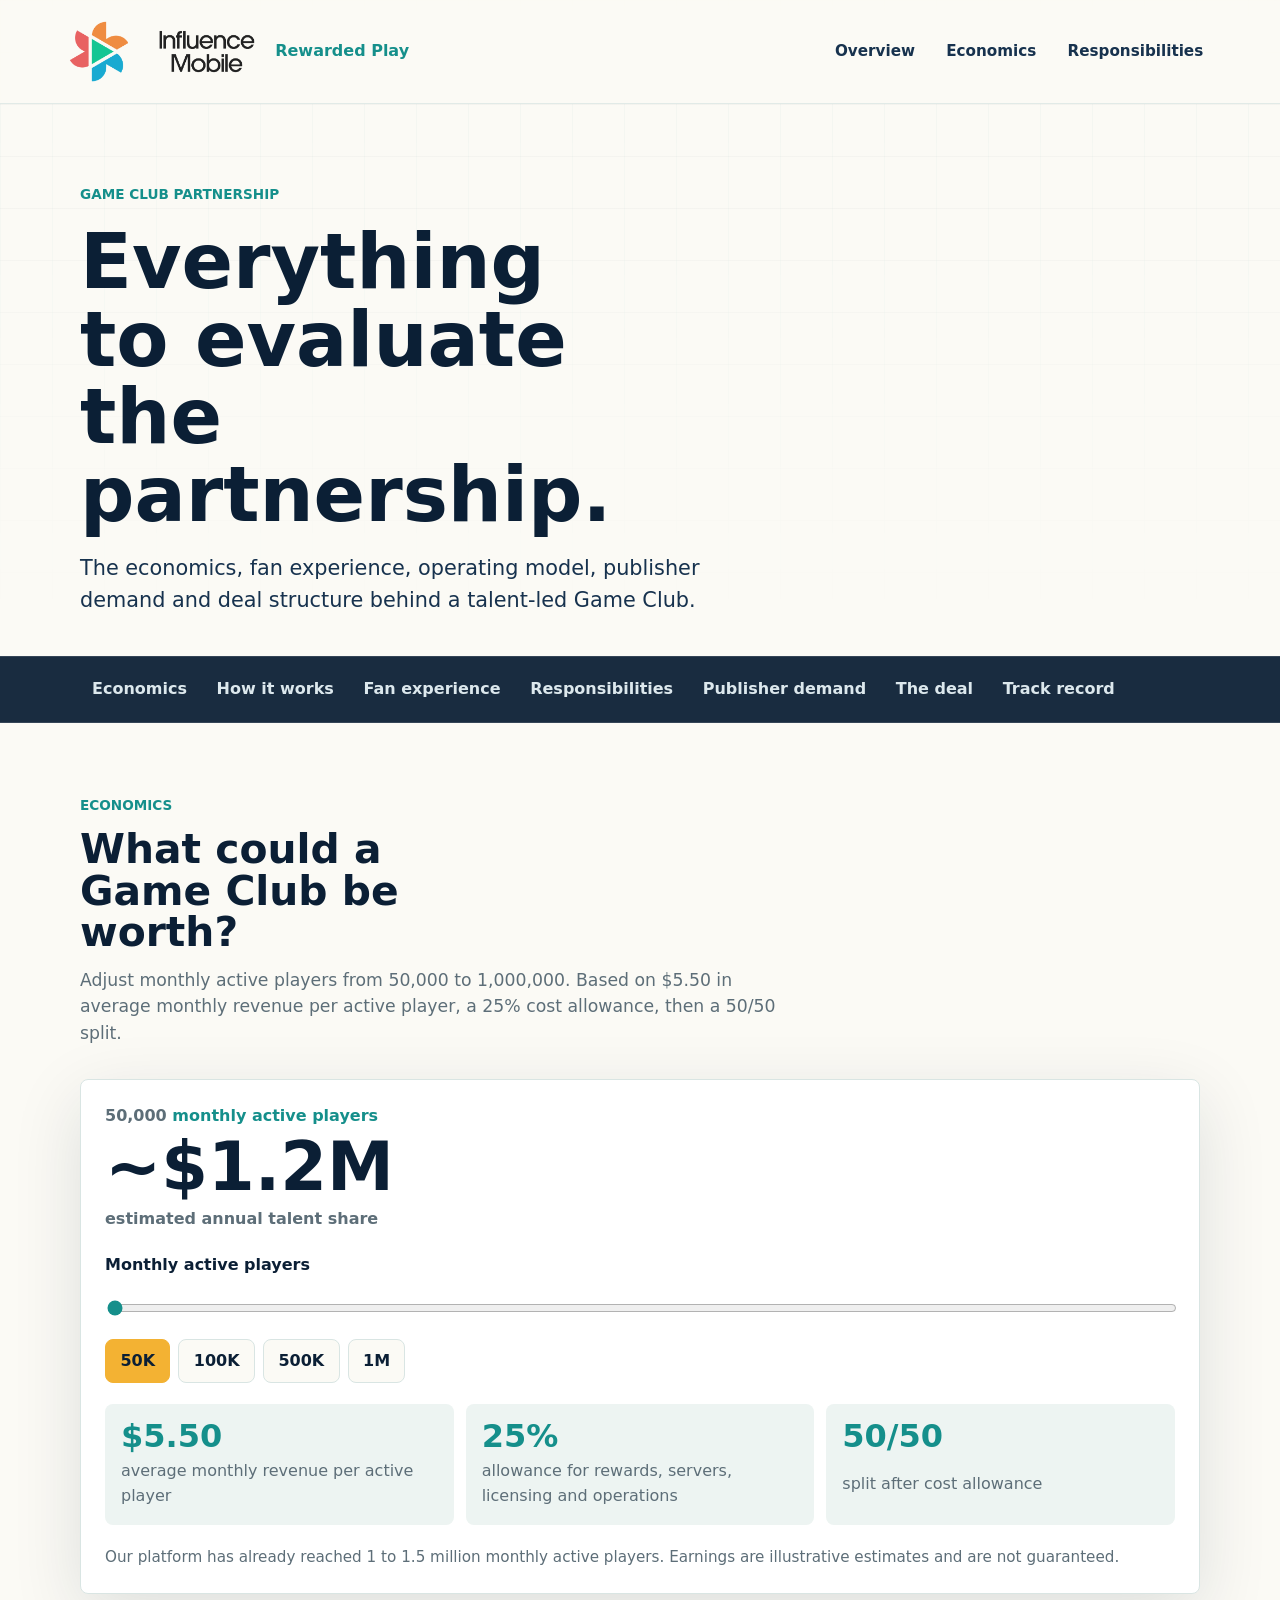
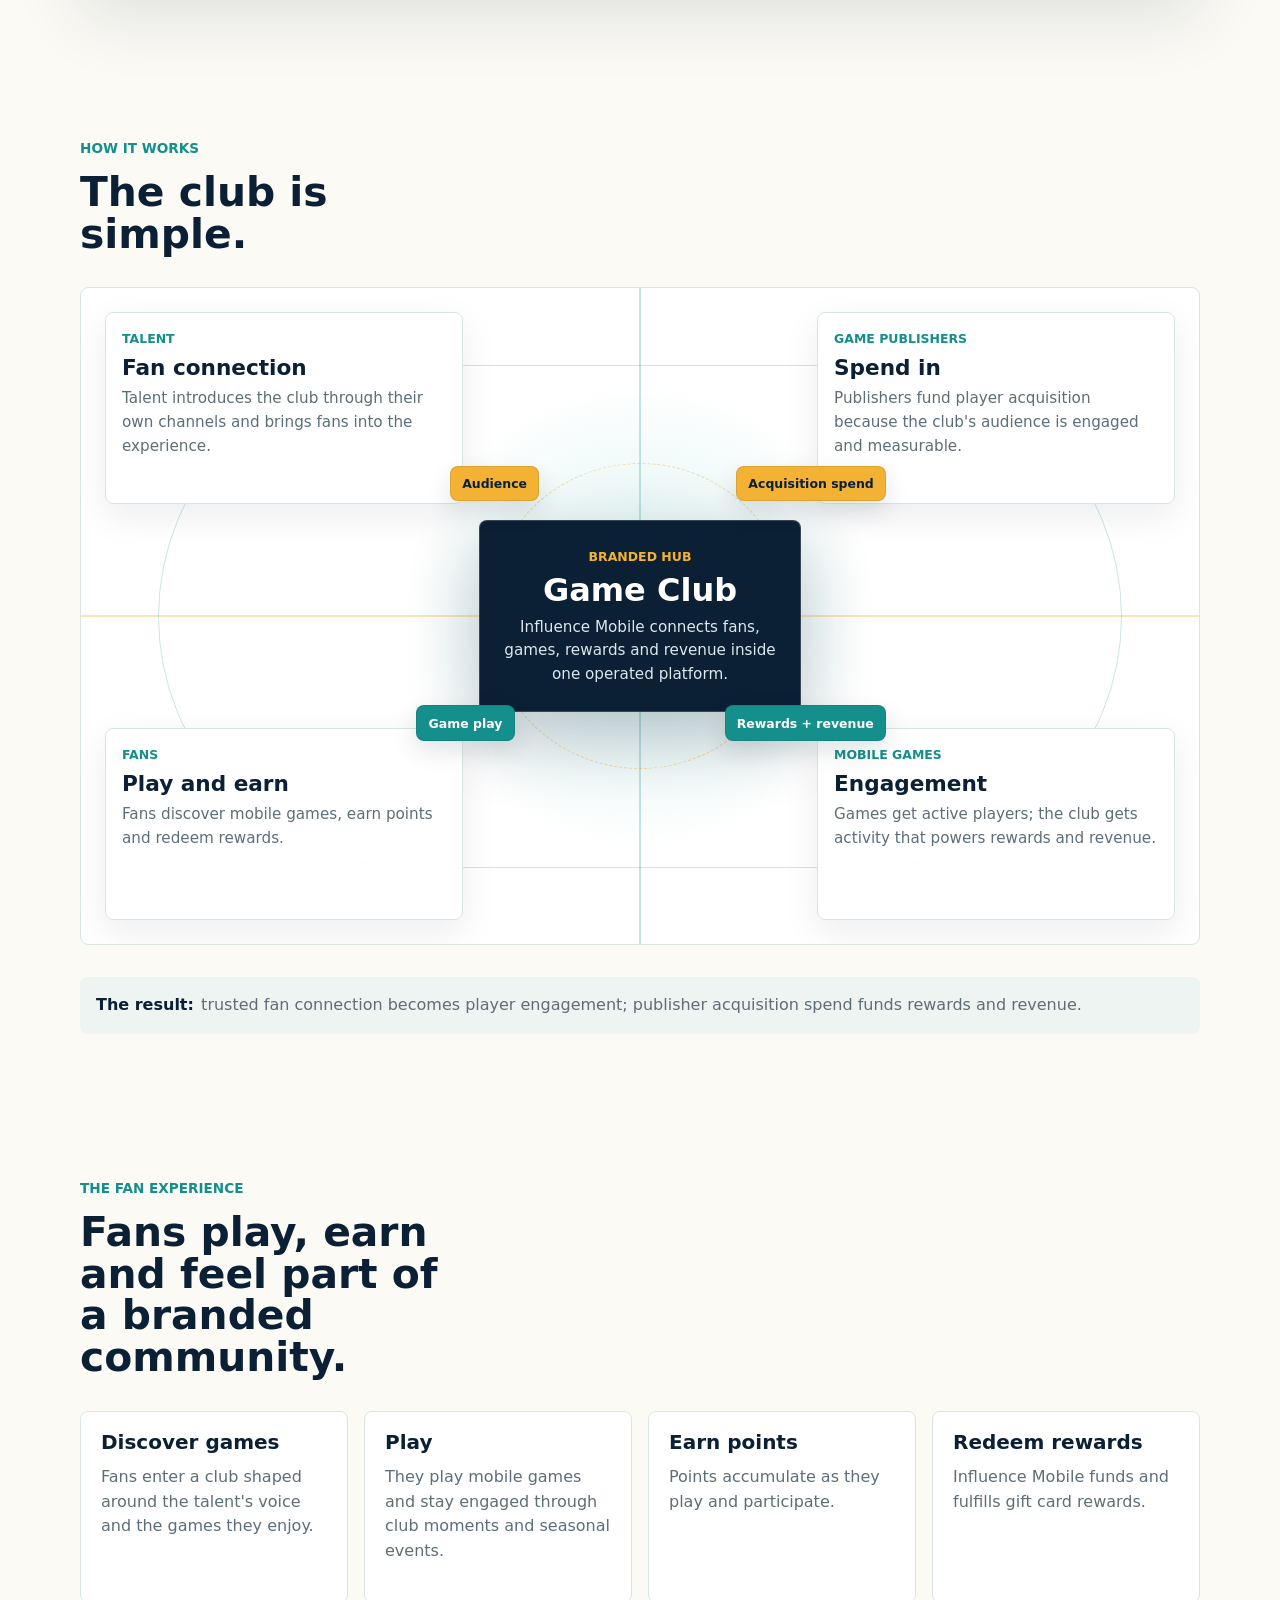
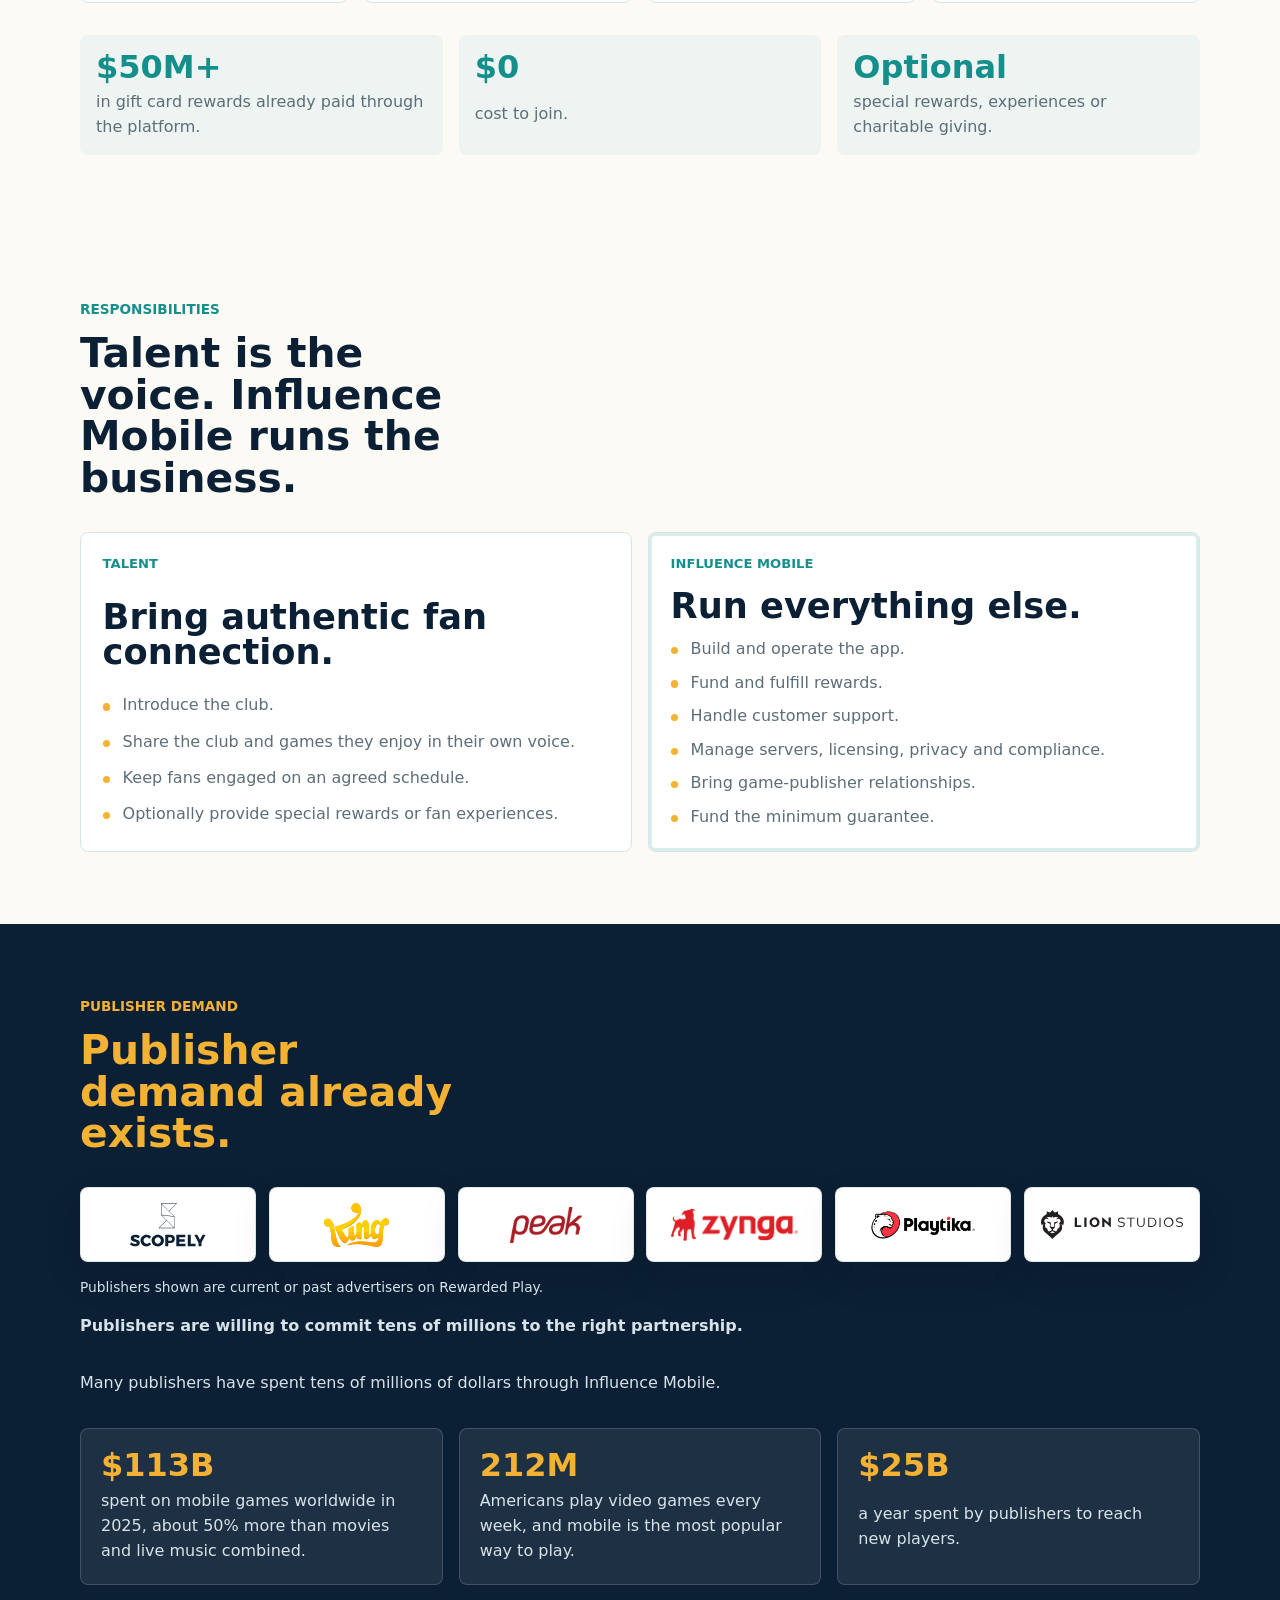
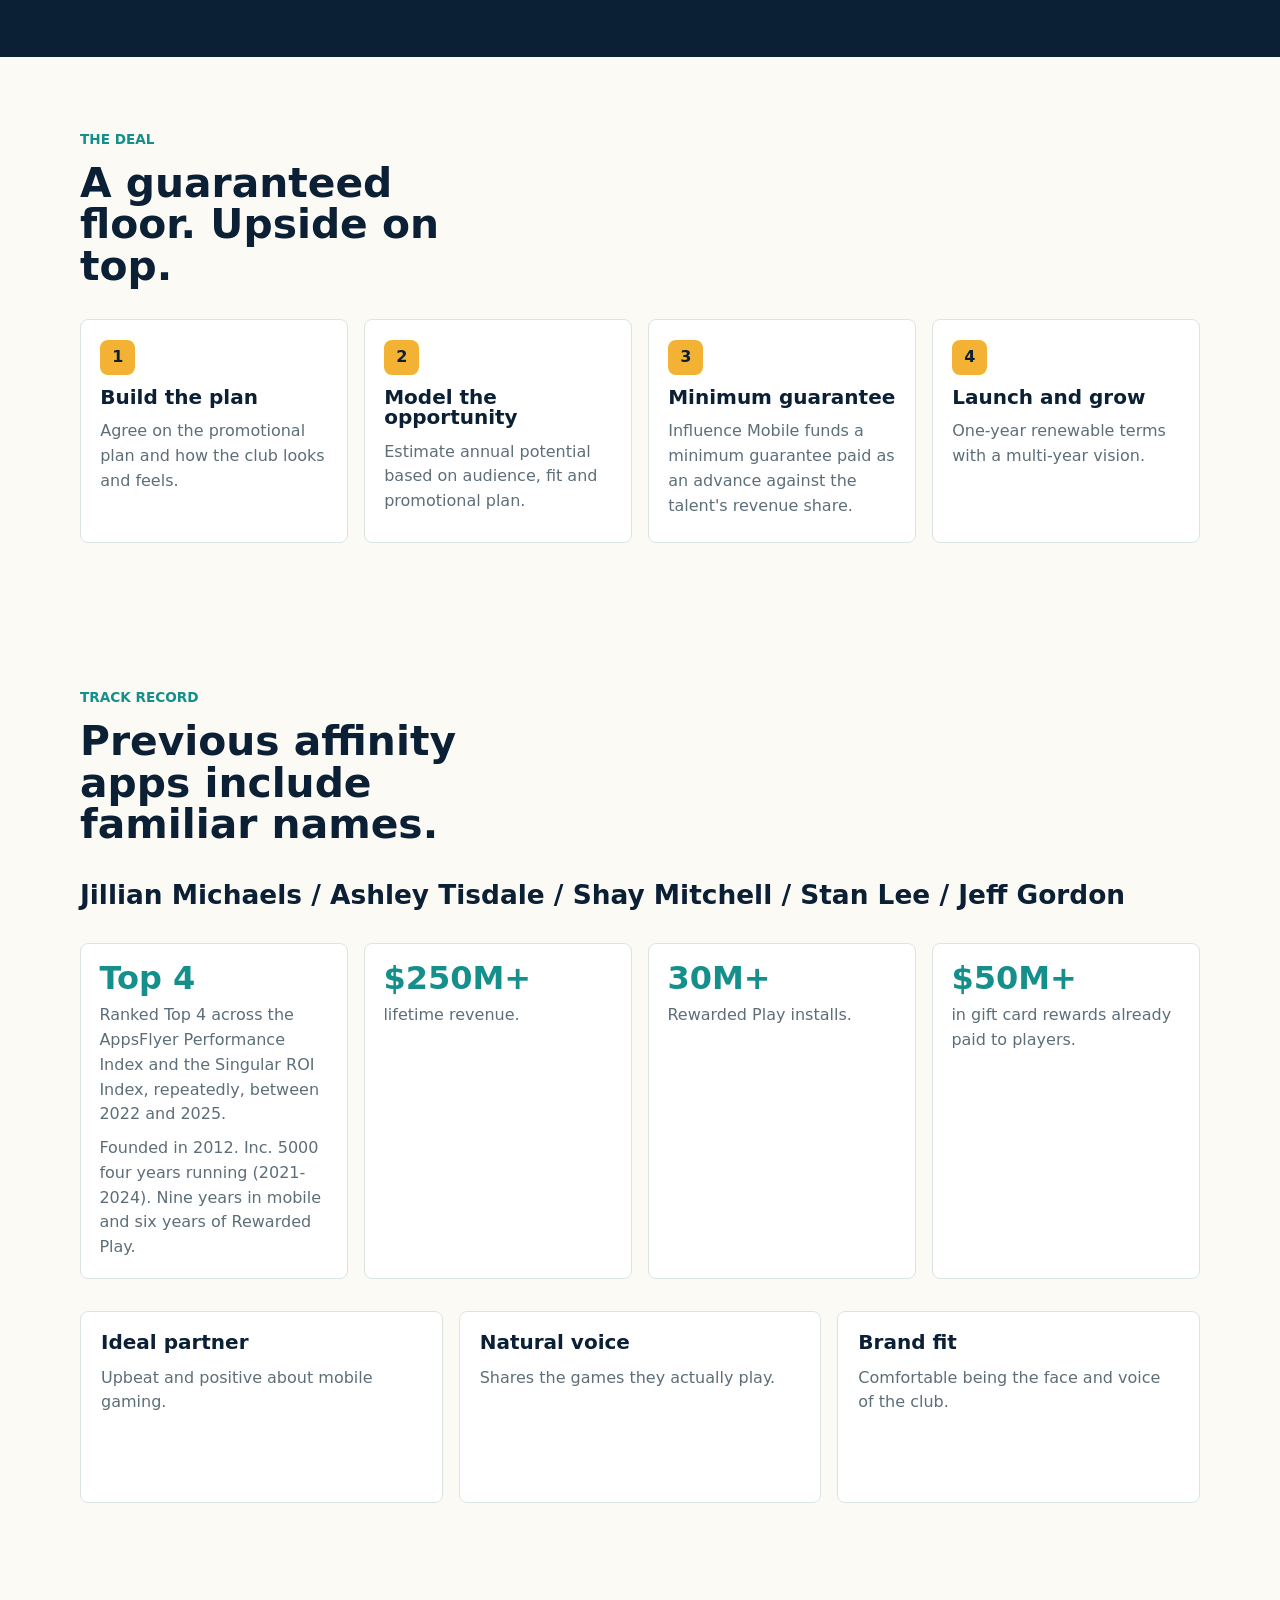
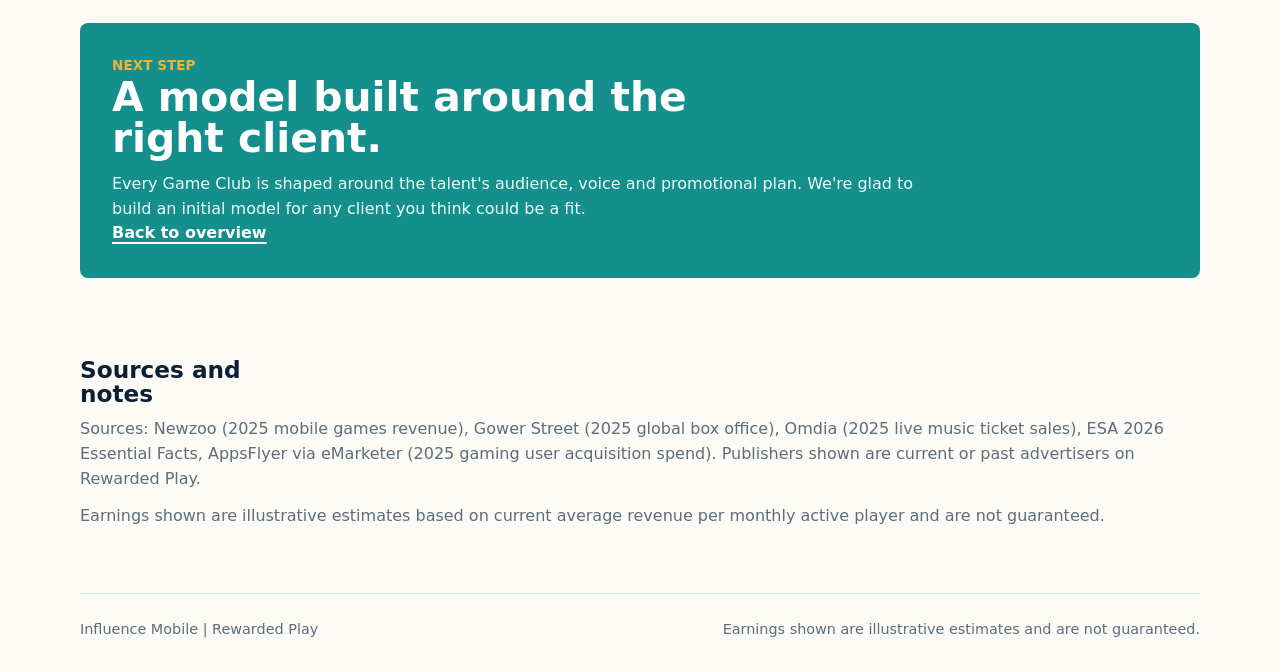
==== commit 50762103: "Add files via upload" ====
--- a/details.html
+++ b/details.html
@@ -109,7 +109,7 @@
 
         <article class="map-node node-games">
           <span>Mobile games</span>
-          <strong>How it works</strong>
+          <strong>Engagement</strong>
           <p>Games get active players; the club gets activity that powers rewards and revenue.</p>
         </article>
 
@@ -120,7 +120,7 @@
       </div>
 
       <div class="market-caption reveal">
-        <strong>How it works:</strong>
+        <strong>The result:</strong>
         <span>trusted fan connection becomes player engagement; publisher acquisition spend funds rewards and revenue.</span>
       </div>
     </section>
@@ -248,6 +248,7 @@
         <article>
           <strong>Top 4</strong>
           <span>Ranked Top 4 across the AppsFlyer Performance Index and the Singular ROI Index, repeatedly, between 2022 and 2025.</span>
+          <span>Founded in 2012. Inc. 5000 four years running (2021-2024). Nine years in mobile and six years of Rewarded Play.</span>
         </article>
         <article>
           <strong>$250M+</strong>
--- a/styles.css
+++ b/styles.css
@@ -755,23 +755,38 @@
   font-weight: 800;
 }
 
+.fit-section {
+  border-top: 1px solid var(--line);
+  border-bottom: 1px solid var(--line);
+}
+
 .fit-strip {
   display: grid;
   grid-template-columns: repeat(3, 1fr);
-  gap: 0.85rem;
-  padding-block: 0.75rem 2rem;
-}
-
-.fit-strip span {
-  min-height: 5.5rem;
-  display: flex;
-  align-items: center;
-  padding: 1rem;
+  gap: 1rem;
+}
+
+.fit-strip article {
+  min-height: 10rem;
+  display: grid;
+  align-content: start;
+  gap: 0.7rem;
+  padding: 1.25rem;
   border-radius: 8px;
   background: var(--white);
   border: 1px solid var(--line);
-  color: var(--ink-soft);
+}
+
+.fit-strip strong {
+  color: var(--teal);
+  font-size: 0.82rem;
   font-weight: 900;
+  text-transform: uppercase;
+}
+
+.fit-strip span {
+  color: var(--muted);
+  font-weight: 800;
 }
 
 .dark-callouts,
@@ -1502,13 +1517,14 @@
 	  .dark-callouts,
 	  .market-grid,
 	  .stat-row,
-	  .method-grid,
-	  .hero-facts,
-	  .timeline,
-	  .growth-ladder,
-	  .publisher-logos {
-    grid-template-columns: 1fr;
-  }
+		  .method-grid,
+		  .hero-facts,
+		  .timeline,
+		  .growth-ladder,
+		  .fit-strip,
+		  .publisher-logos {
+	    grid-template-columns: 1fr;
+	  }
 
   .market-map {
     grid-template-columns: 1fr;
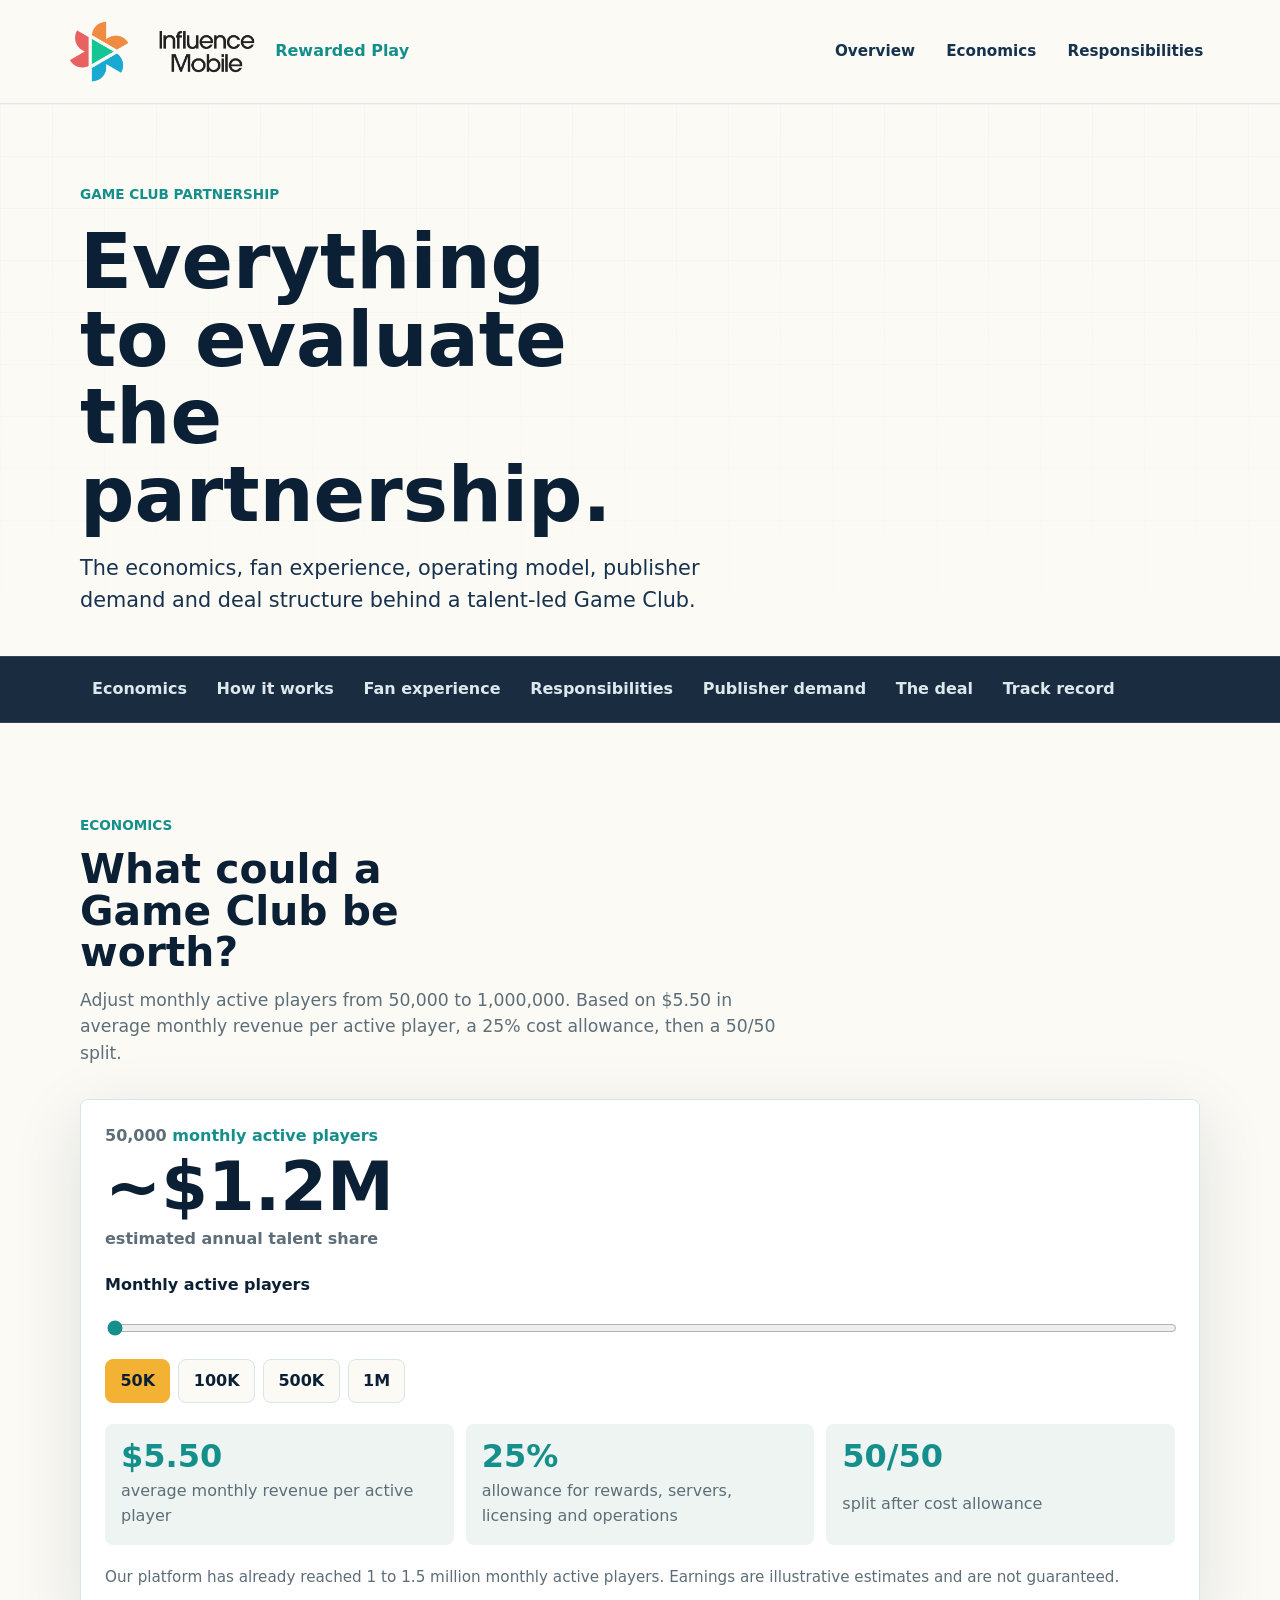
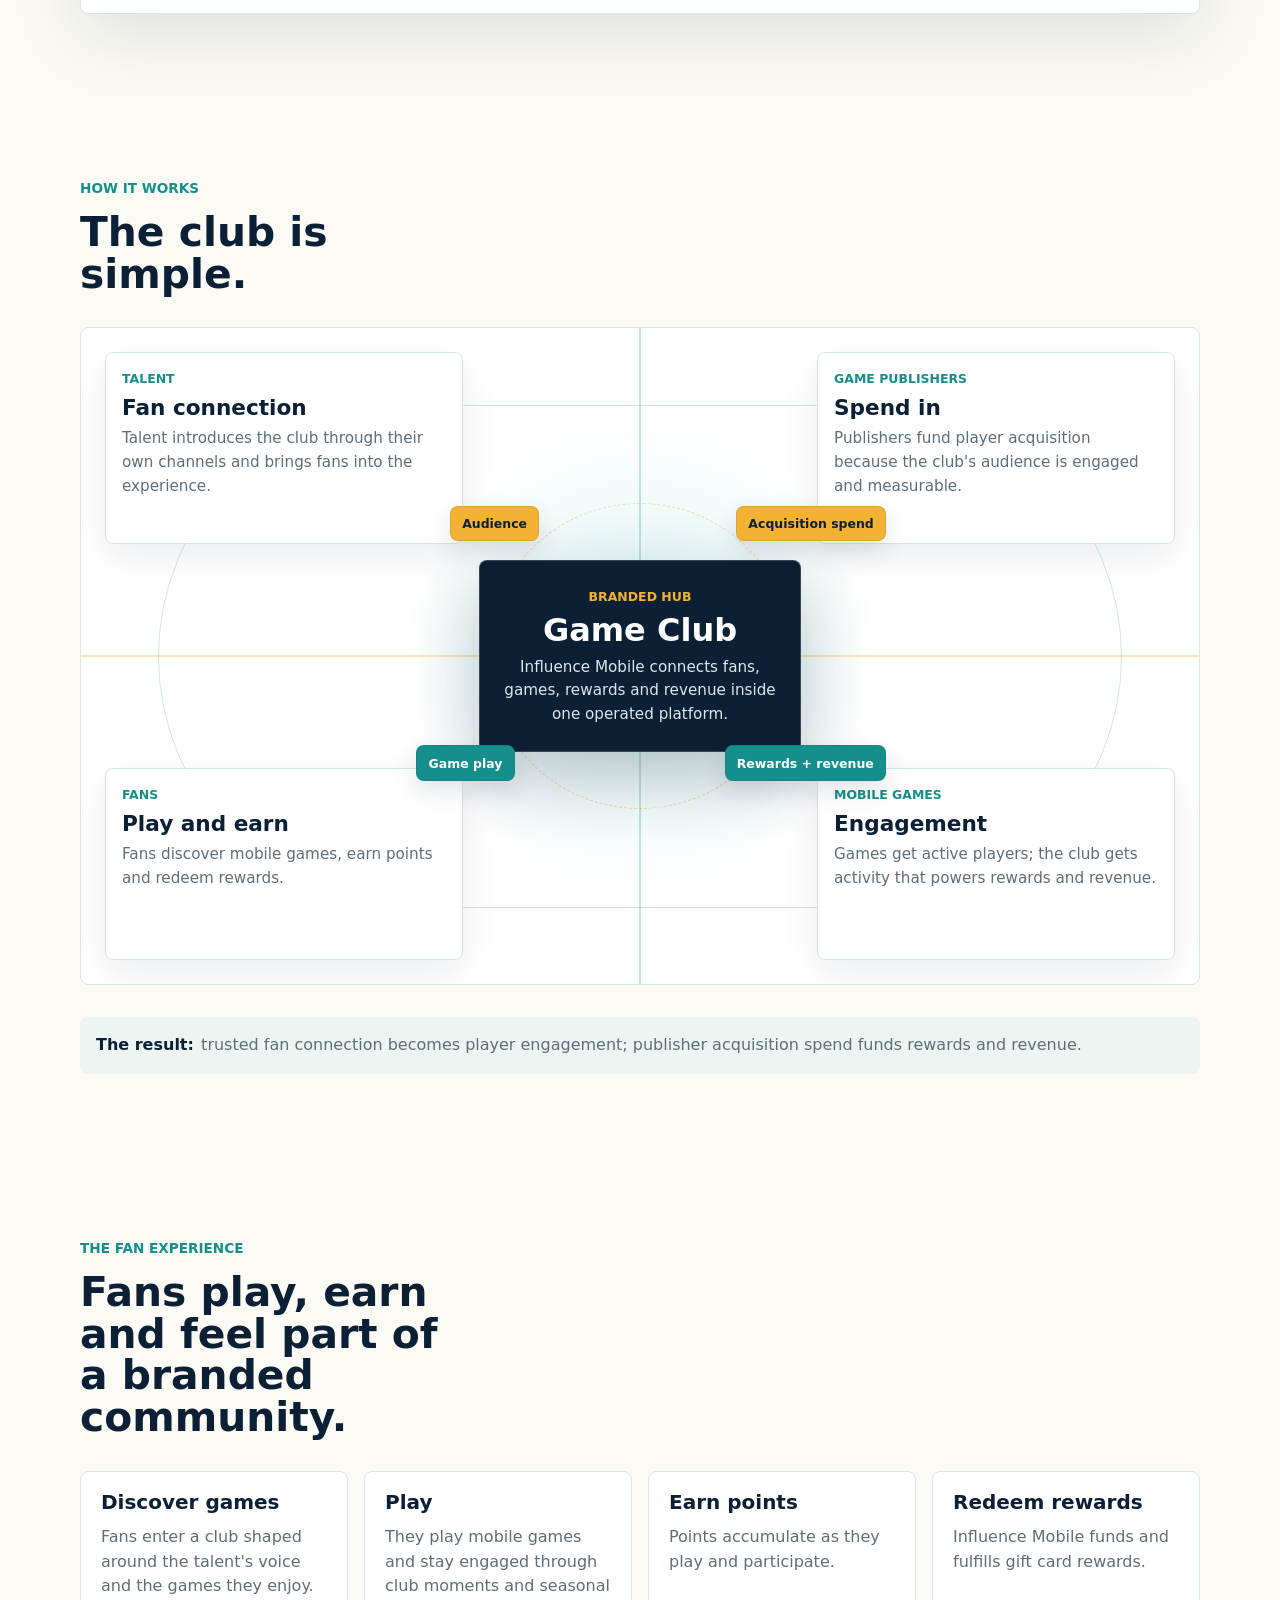
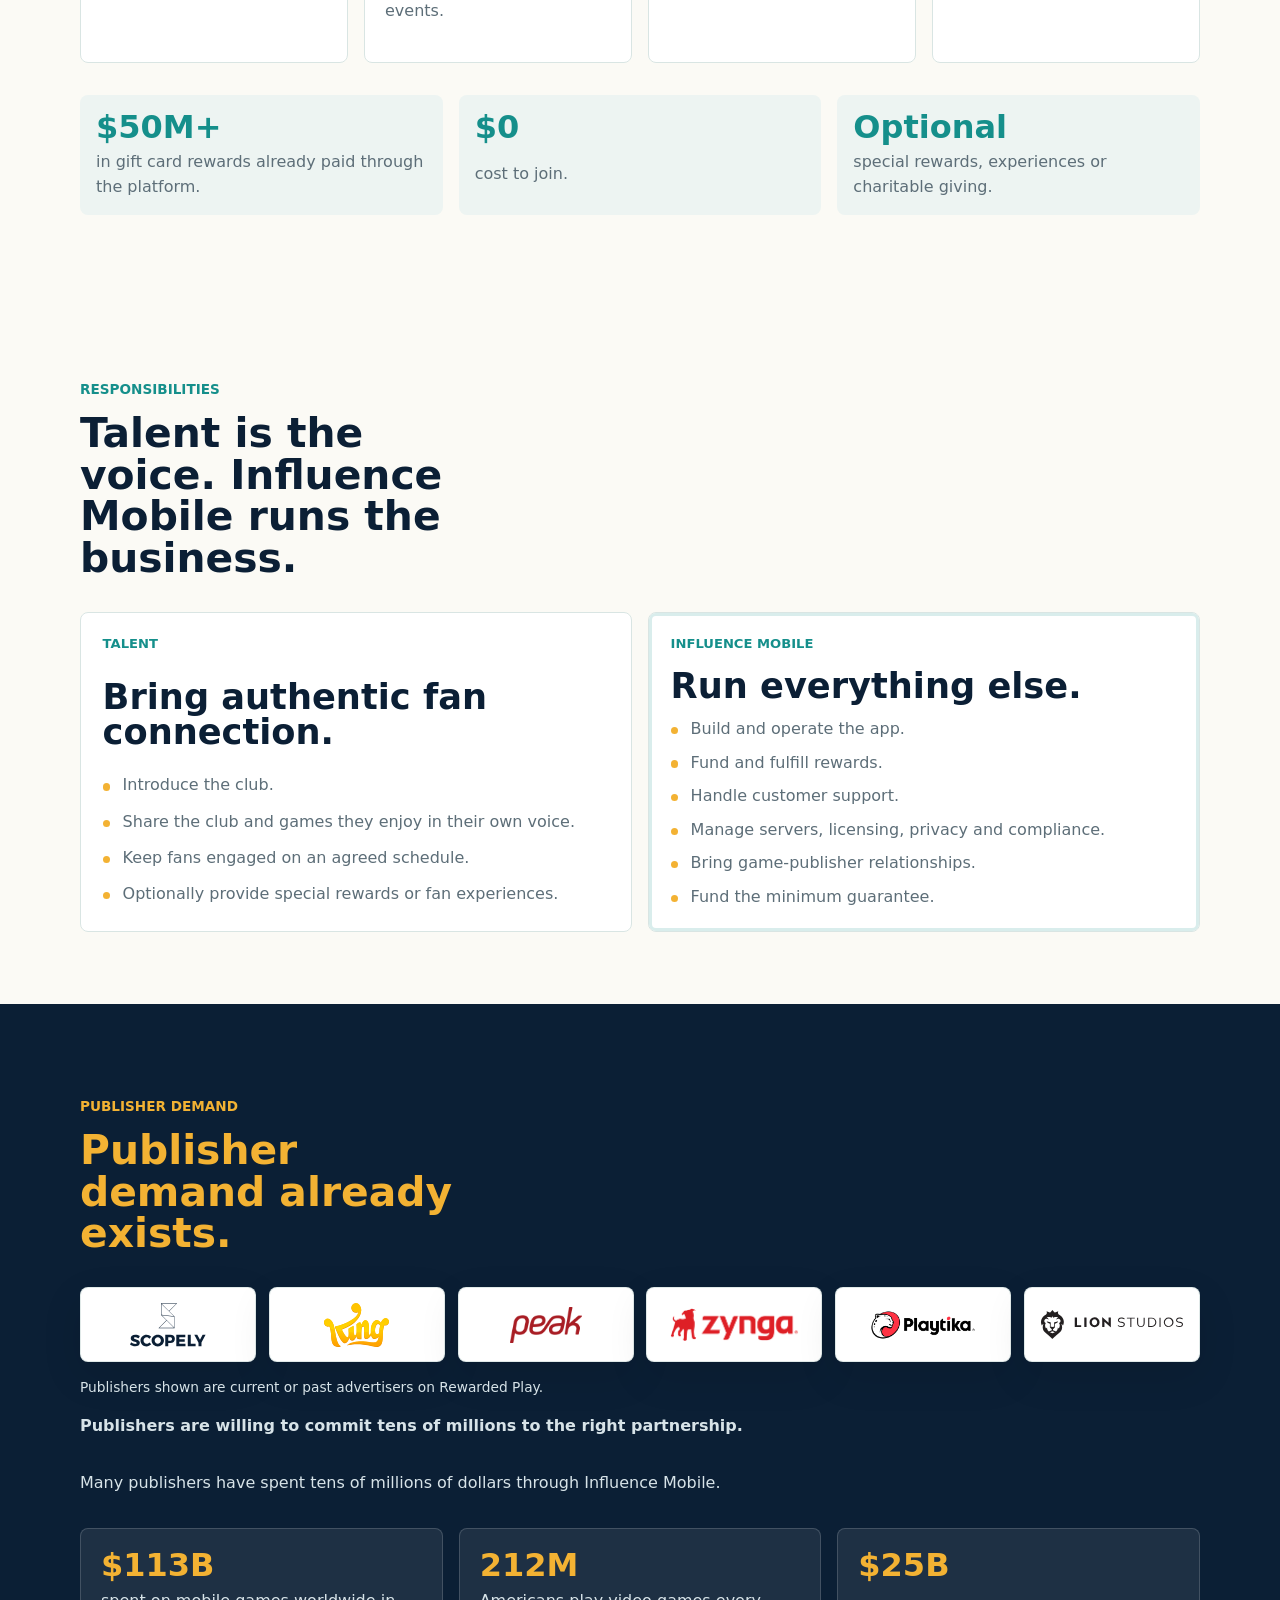
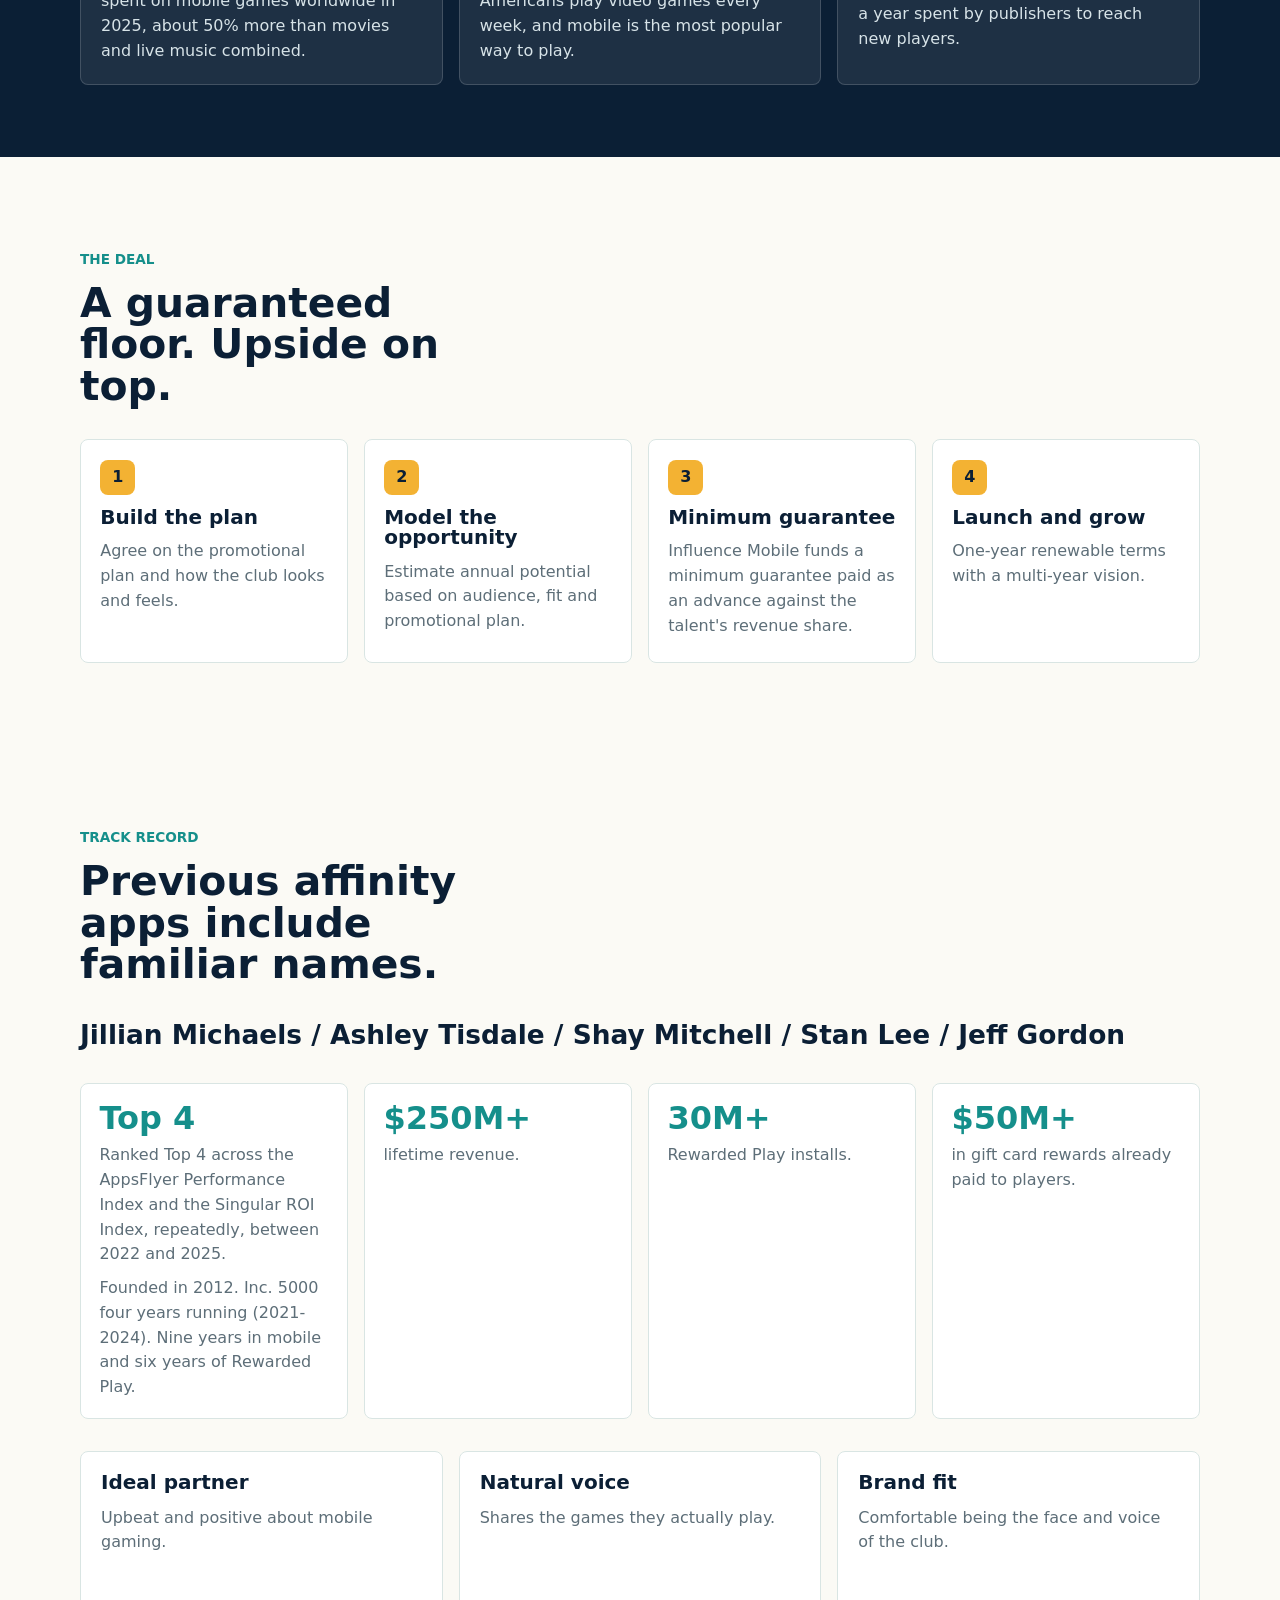
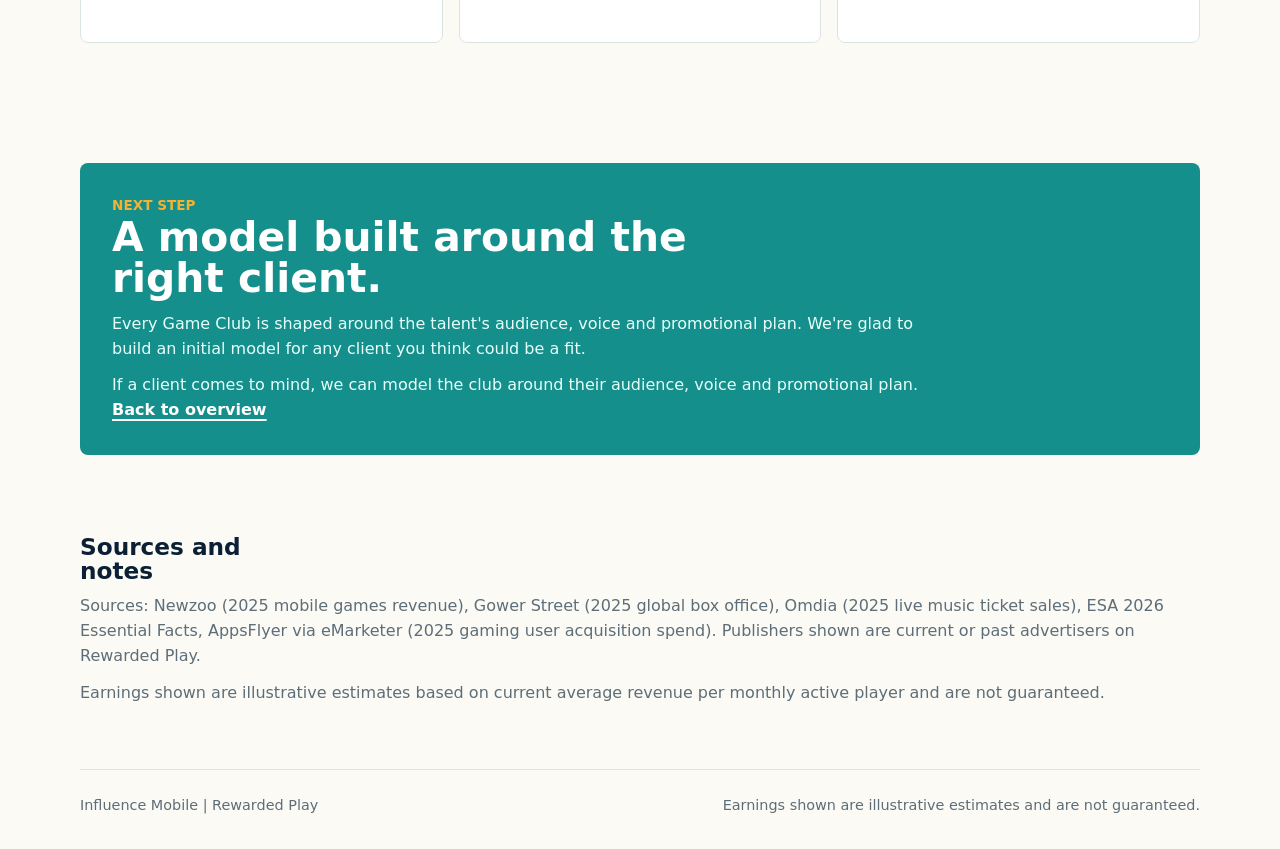
==== commit 9b5a979d: "Add files via upload" ====
--- a/details.html
+++ b/details.html
@@ -25,7 +25,7 @@
     </nav>
   </header>
 
-  <main id="main">
+  <main id="main" class="details-main">
     <section class="details-hero band">
       <div class="reveal">
         <p class="eyebrow">Game Club partnership</p>
@@ -284,6 +284,7 @@
         <p class="eyebrow">Next step</p>
         <h2>A model built around the right client.</h2>
         <p>Every Game Club is shaped around the talent's audience, voice and promotional plan. We're glad to build an initial model for any client you think could be a fit.</p>
+        <p>If a client comes to mind, we can model the club around their audience, voice and promotional plan.</p>
         <a class="closing-link" href="index.html">Back to overview</a>
       </div>
     </section>
--- a/styles.css
+++ b/styles.css
@@ -253,6 +253,17 @@
   color: var(--ink-soft);
 }
 
+.agent-takeaway {
+  max-width: 42rem;
+  padding: 0.95rem 1rem;
+  border-left: 4px solid var(--yellow);
+  border-radius: 8px;
+  background: rgba(255, 255, 255, 0.72);
+  color: var(--ink);
+  font-weight: 800;
+  box-shadow: 0 14px 38px rgba(11, 31, 53, 0.08);
+}
+
 .hero-support {
   color: var(--muted);
   font-size: 1.05rem;
@@ -409,6 +420,8 @@
 .phone-topbar strong {
   font-size: 0.78rem;
   line-height: 1;
+  flex: 0 0 auto;
+  white-space: nowrap;
 }
 
 .phone-topbar span {
@@ -486,7 +499,12 @@
   padding: 4.5rem 0;
   display: grid;
   gap: 2rem;
-  scroll-margin-top: 9rem;
+  scroll-margin-top: 10.5rem;
+}
+
+.details-main .section {
+  padding-top: 5.75rem;
+  scroll-margin-top: 11rem;
 }
 
 .section-heading {
@@ -597,7 +615,7 @@
 
 .growth-ladder {
   display: grid;
-  grid-template-columns: repeat(4, 1fr);
+  grid-template-columns: repeat(4, minmax(0, 1fr));
   align-items: end;
   gap: 0.85rem;
   min-height: 18rem;
@@ -605,12 +623,13 @@
 
 .earnings-panel {
   display: grid;
-  grid-template-columns: minmax(0, 1fr) minmax(18rem, 0.34fr);
-  gap: 1rem;
-  align-items: stretch;
+  grid-template-columns: minmax(0, 3.2fr) minmax(15.5rem, 1fr);
+  gap: 1.25rem;
+  align-items: end;
 }
 
 .ladder-step {
+  min-width: 0;
   display: grid;
   align-content: end;
   gap: 0.45rem;
@@ -648,12 +667,15 @@
 
 .ladder-step strong {
   font-family: var(--font-display);
-  font-size: 1.65rem;
+  font-size: clamp(1.24rem, 1.05vw + 0.38rem, 1.5rem);
   line-height: 1.05;
   color: inherit;
+  white-space: nowrap;
 }
 
 .guarantee-card {
+  min-width: 0;
+  align-self: end;
   display: grid;
   align-content: center;
   gap: 0.9rem;
@@ -671,7 +693,7 @@
 
 .guarantee-card strong {
   font-family: var(--font-display);
-  font-size: 1.85rem;
+  font-size: clamp(1.24rem, 1.1vw + 0.45rem, 1.58rem);
   line-height: 1.08;
 }
 
@@ -1444,8 +1466,8 @@
 }
 
 @media (max-width: 640px) {
-	  .site-header {
-	    position: static;
+		  .site-header {
+		    position: static;
 	    flex-direction: row;
 	    align-items: center;
 	    padding: 0.75rem 1rem;
@@ -1500,17 +1522,47 @@
 	    font-size: 2.55rem;
 	  }
 
-  h2 {
-    font-size: 1.8rem;
-    max-width: none;
+	  h2 {
+	    font-size: 1.8rem;
+	    max-width: none;
+	  }
+
+  .section,
+  .details-main .section {
+    scroll-margin-top: 1rem;
+  }
+
+  .details-main .section {
+    padding-top: 4.5rem;
   }
 
   .hero-lede {
     font-size: 1.12rem;
   }
 
-	  .flow-grid,
-	  .benefit-grid,
+  .agent-takeaway {
+    padding: 0.85rem 0.9rem;
+    font-size: 0.98rem;
+  }
+
+  .phone-topbar {
+    left: 0.5rem;
+    right: 0.5rem;
+    min-height: 2rem;
+    padding: 0.35rem 0.45rem;
+    gap: 0.3rem;
+  }
+
+  .phone-topbar strong {
+    font-size: 0.66rem;
+  }
+
+  .phone-topbar span {
+    font-size: 0.56rem;
+  }
+
+		  .flow-grid,
+		  .benefit-grid,
 	  .fan-grid,
 	  .archetype-grid,
 	  .ideal-grid,
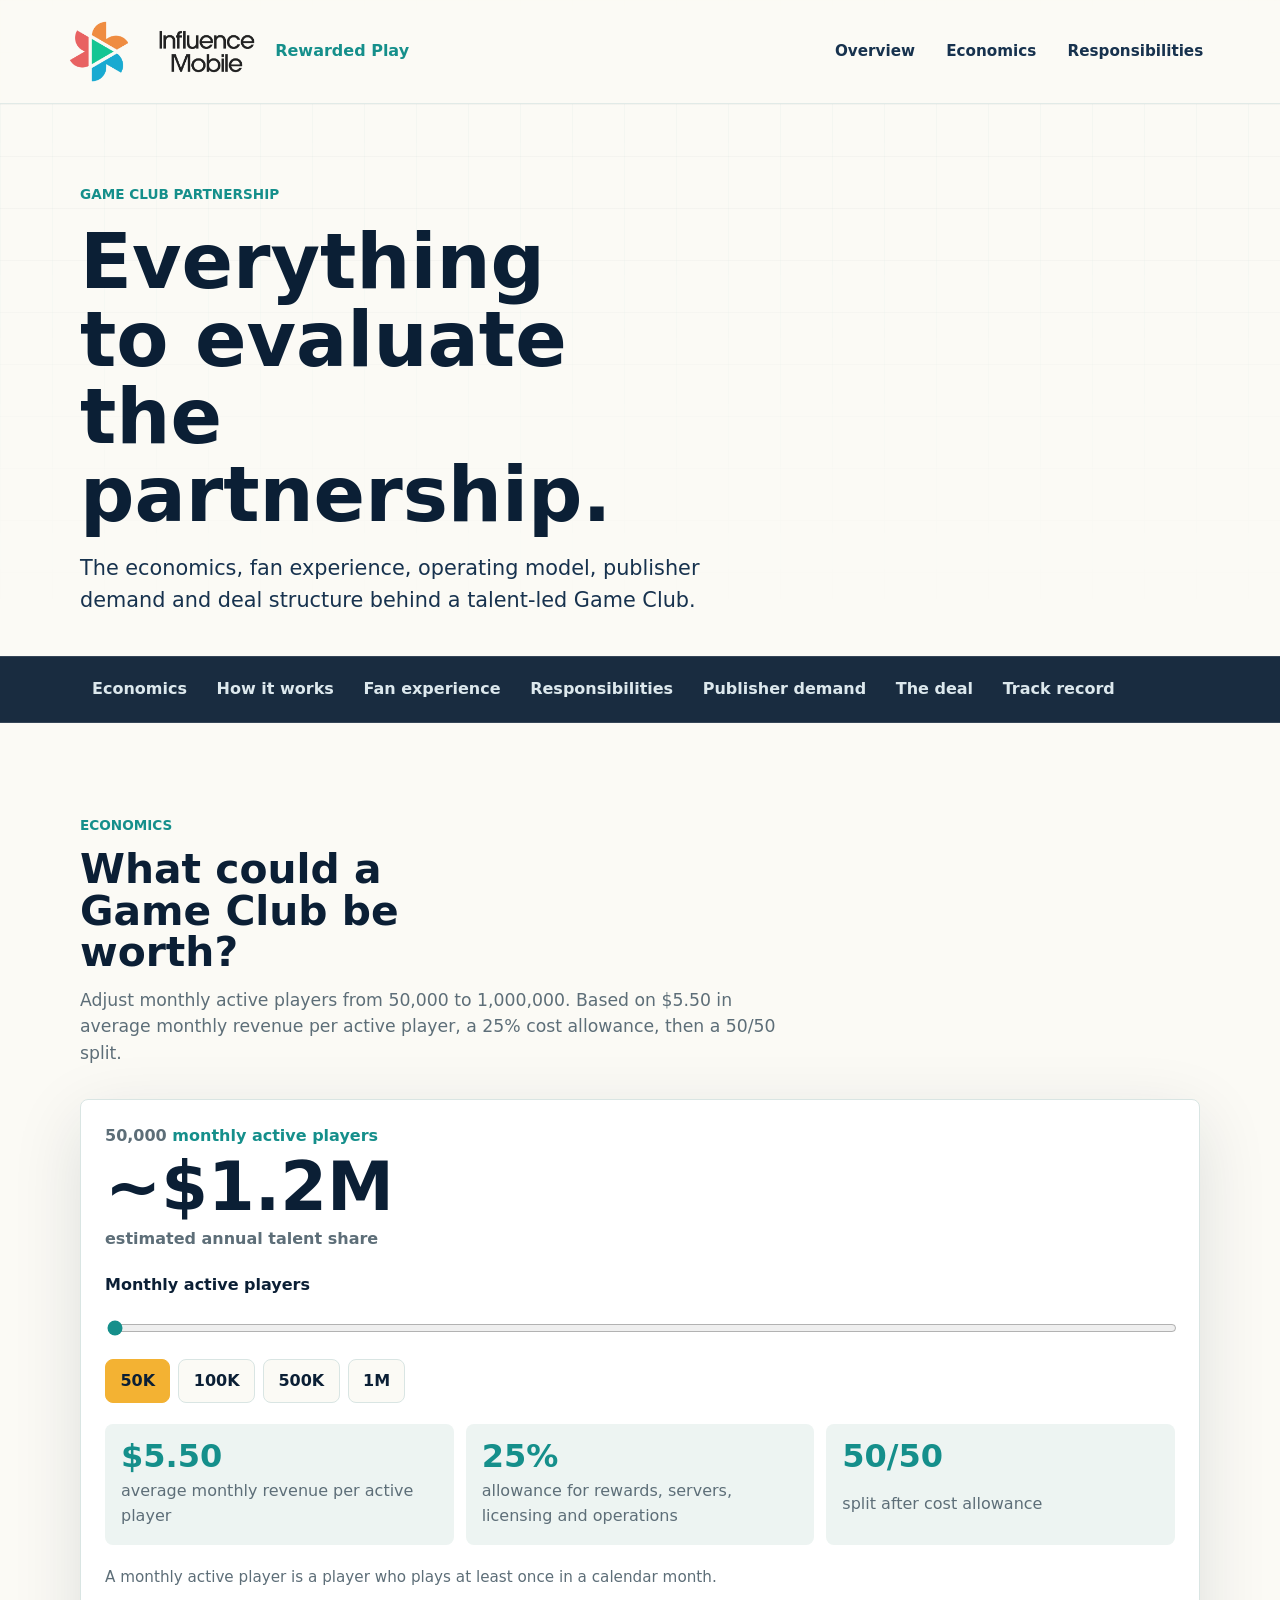
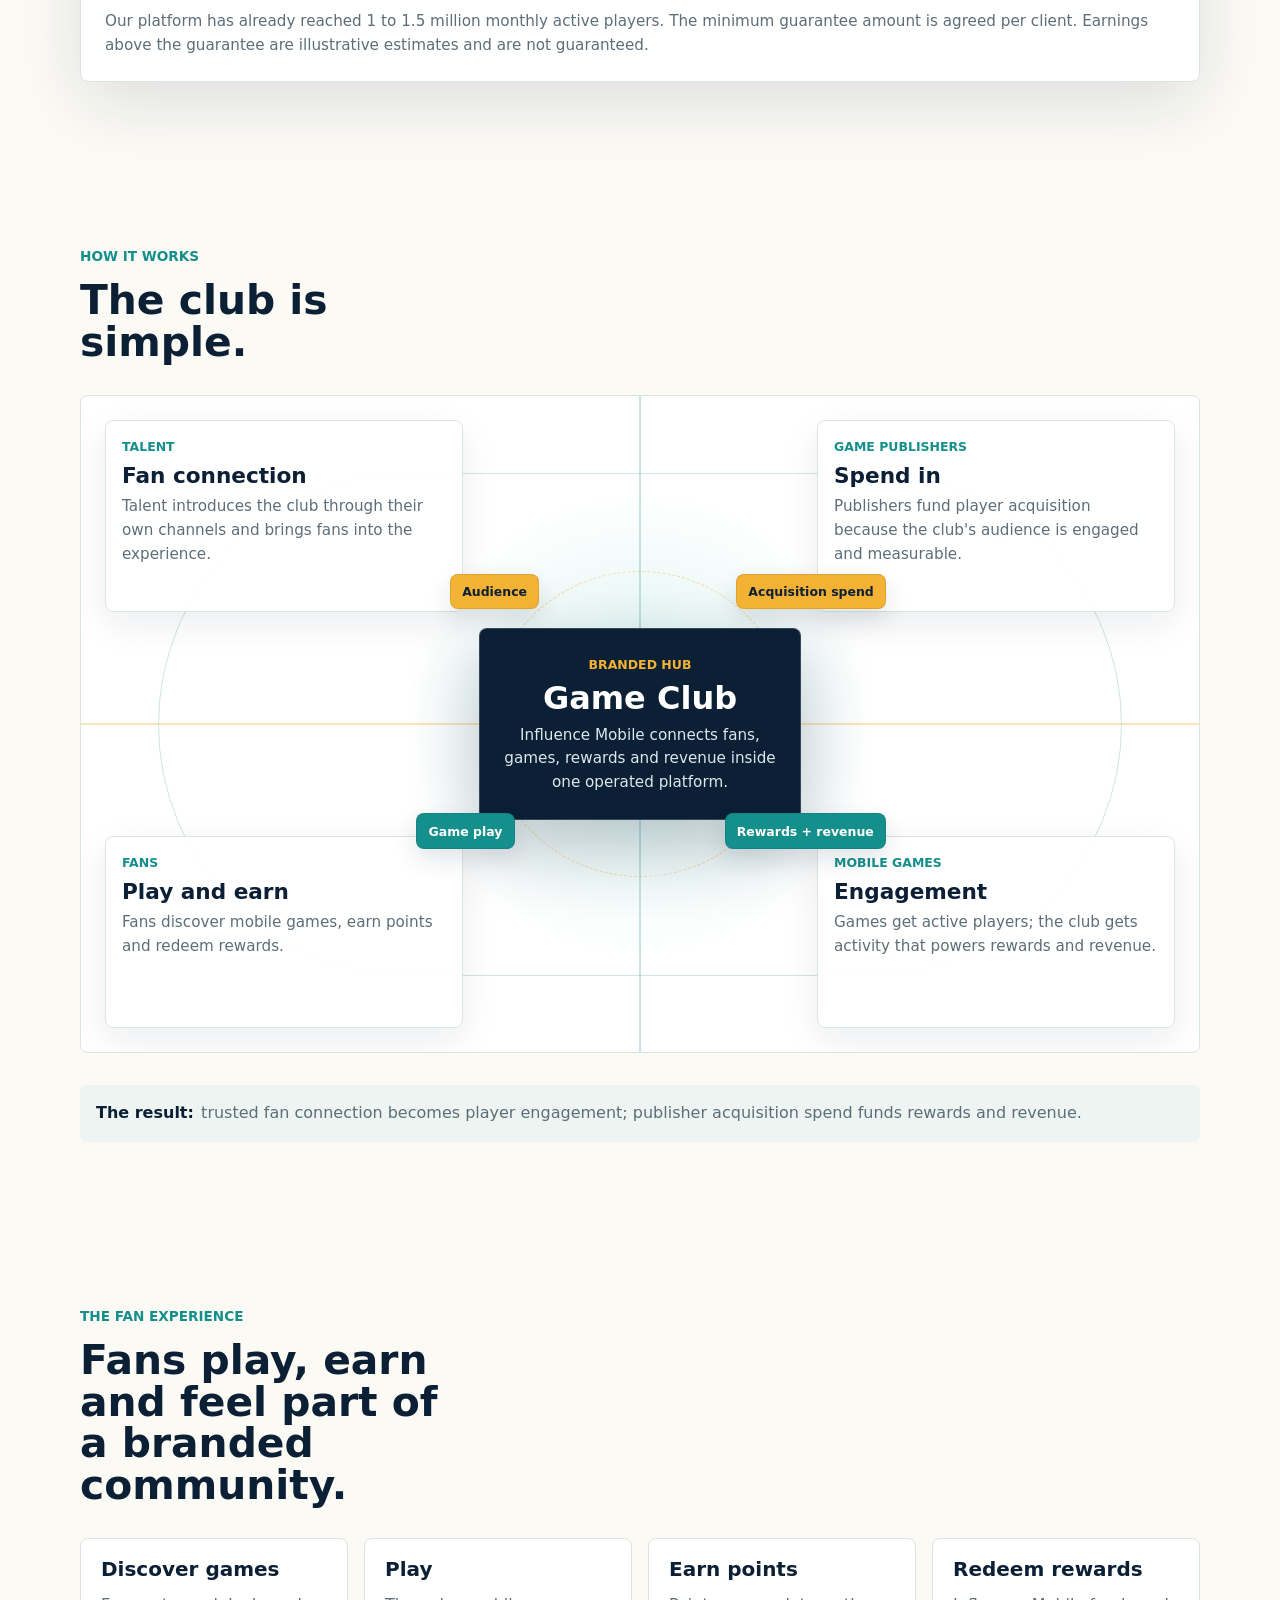
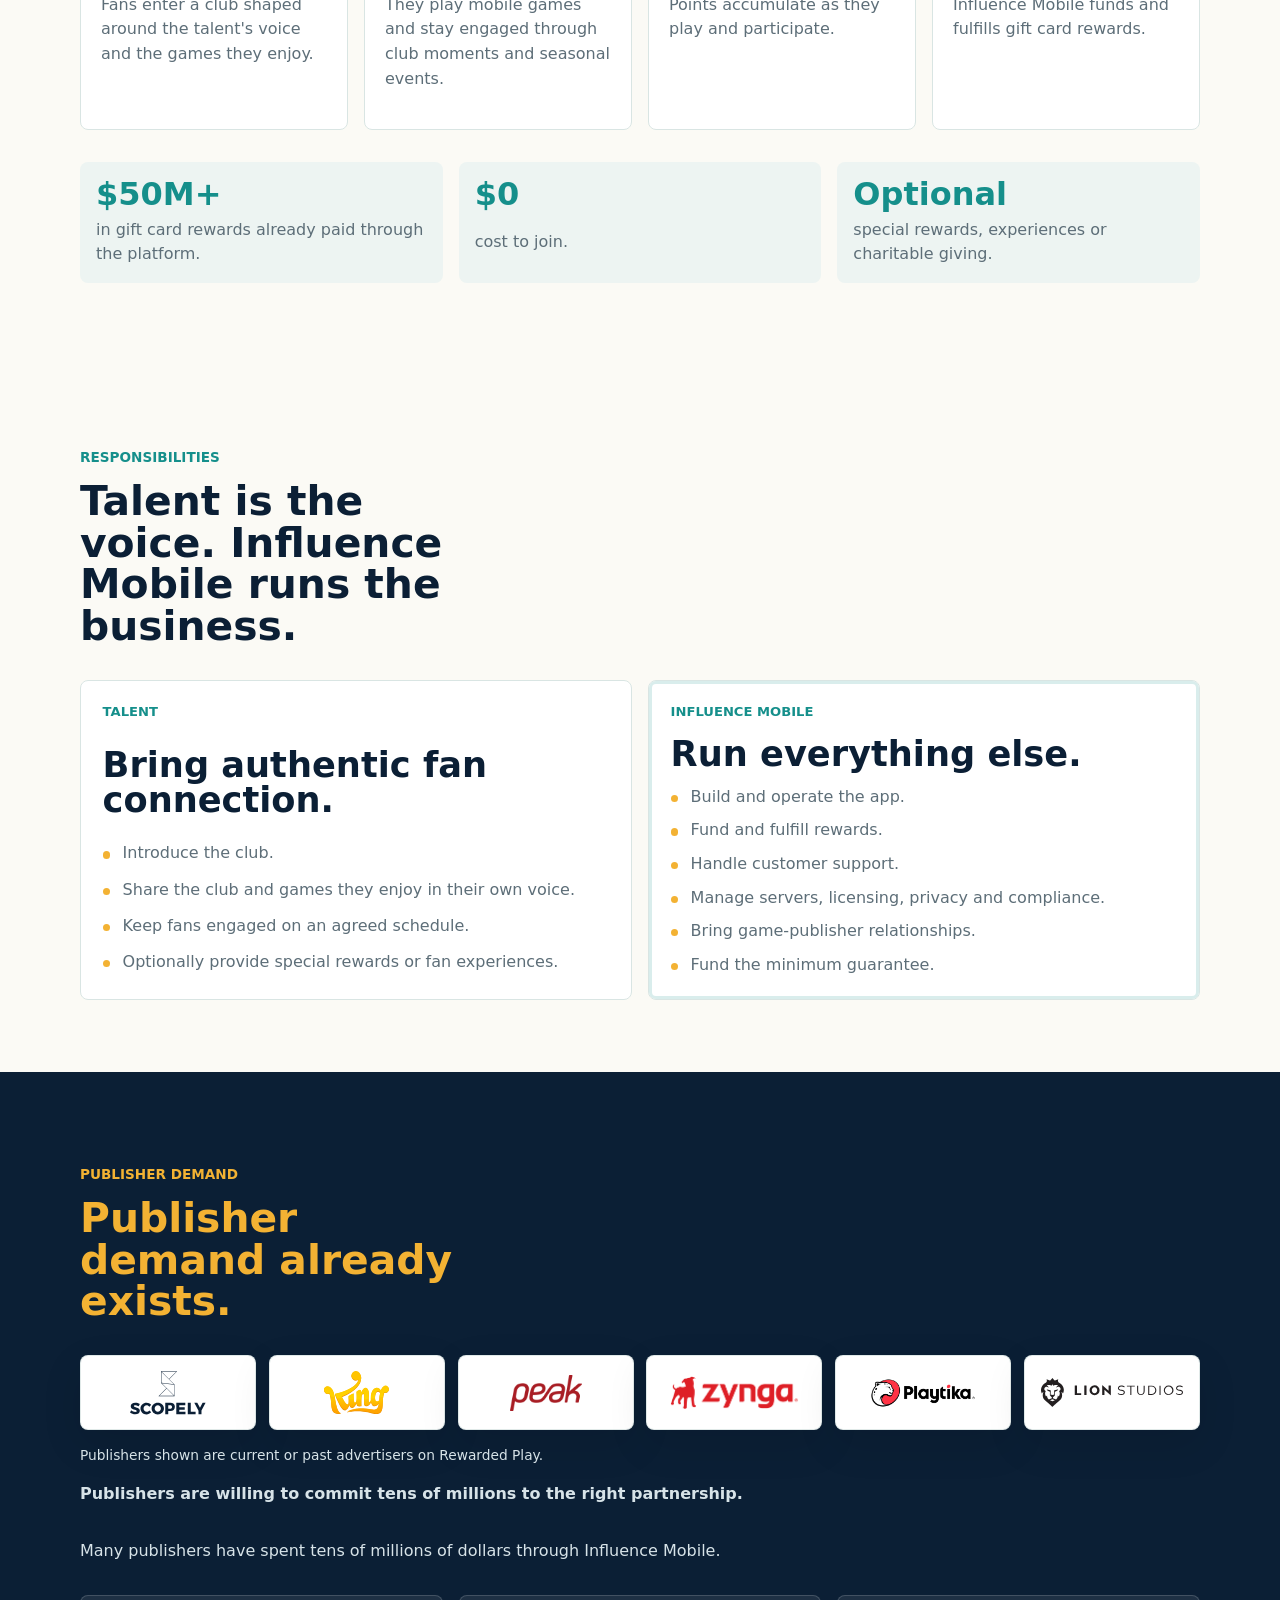
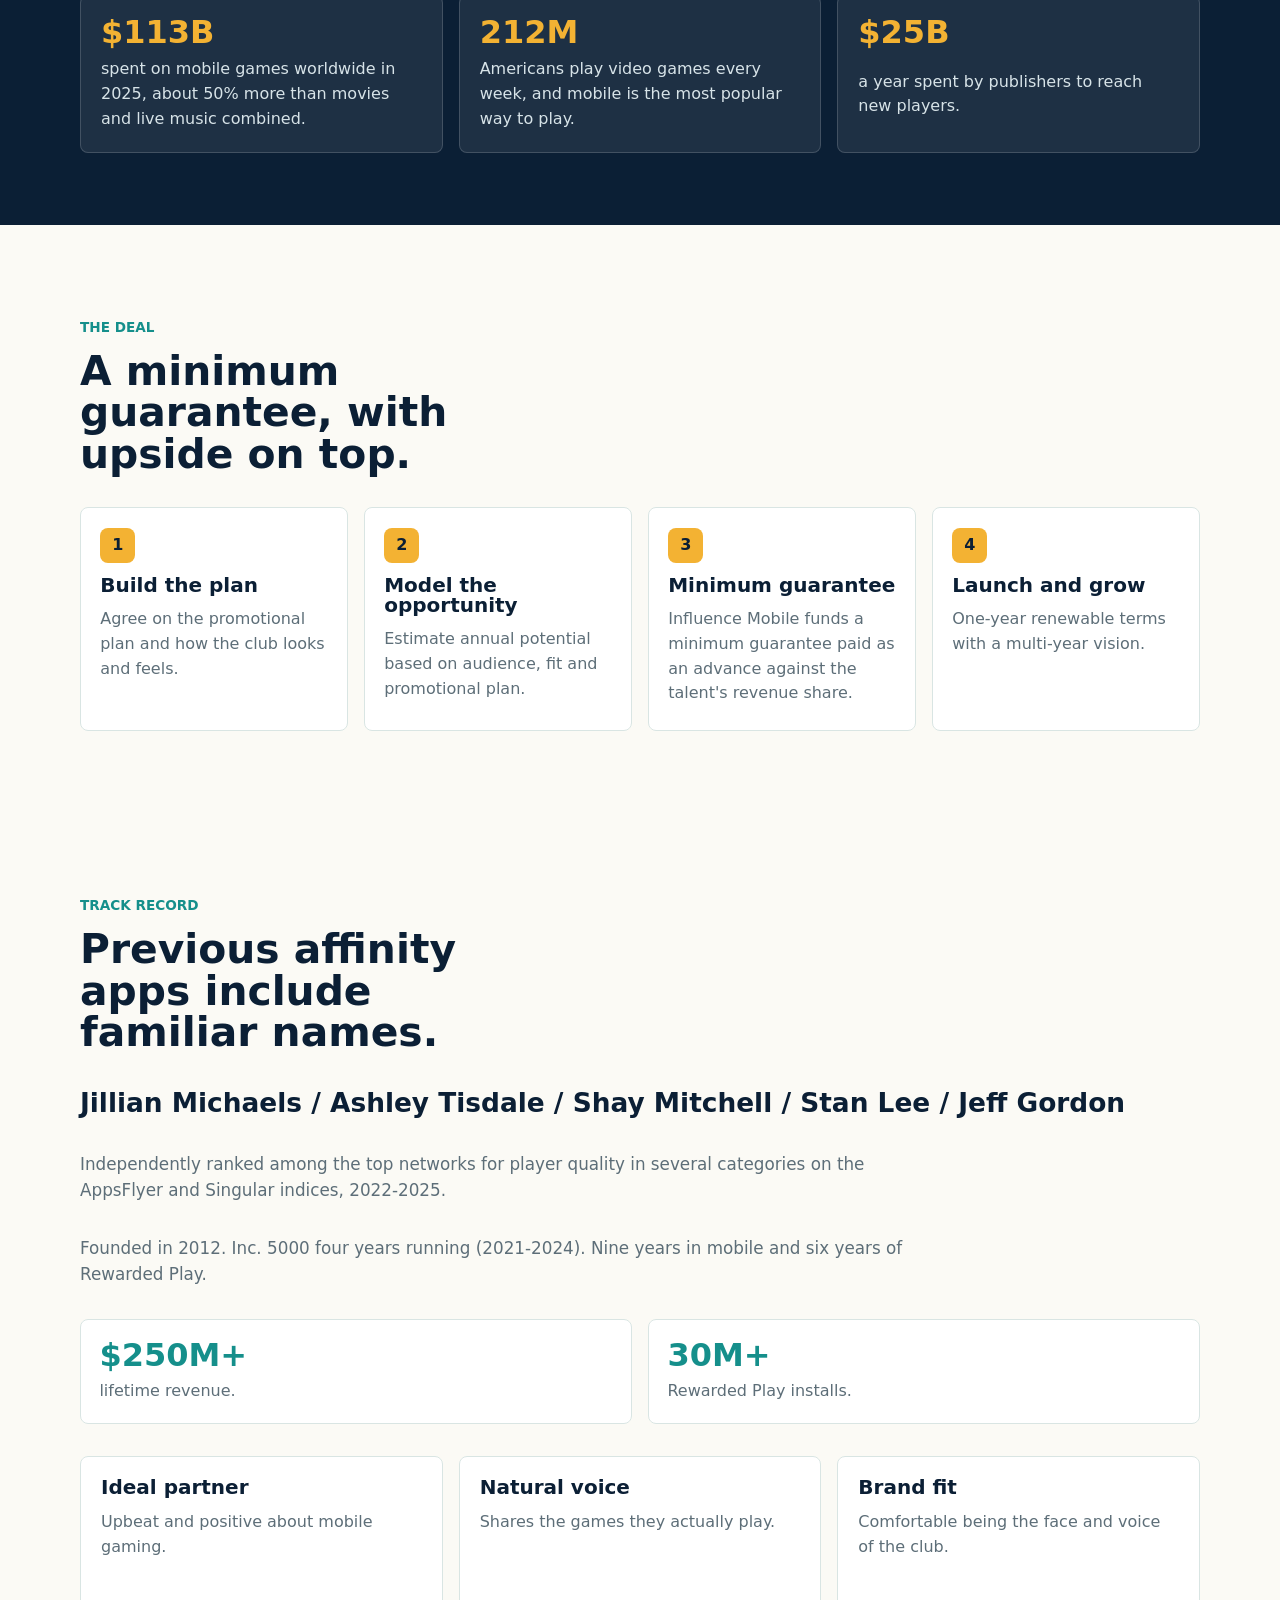
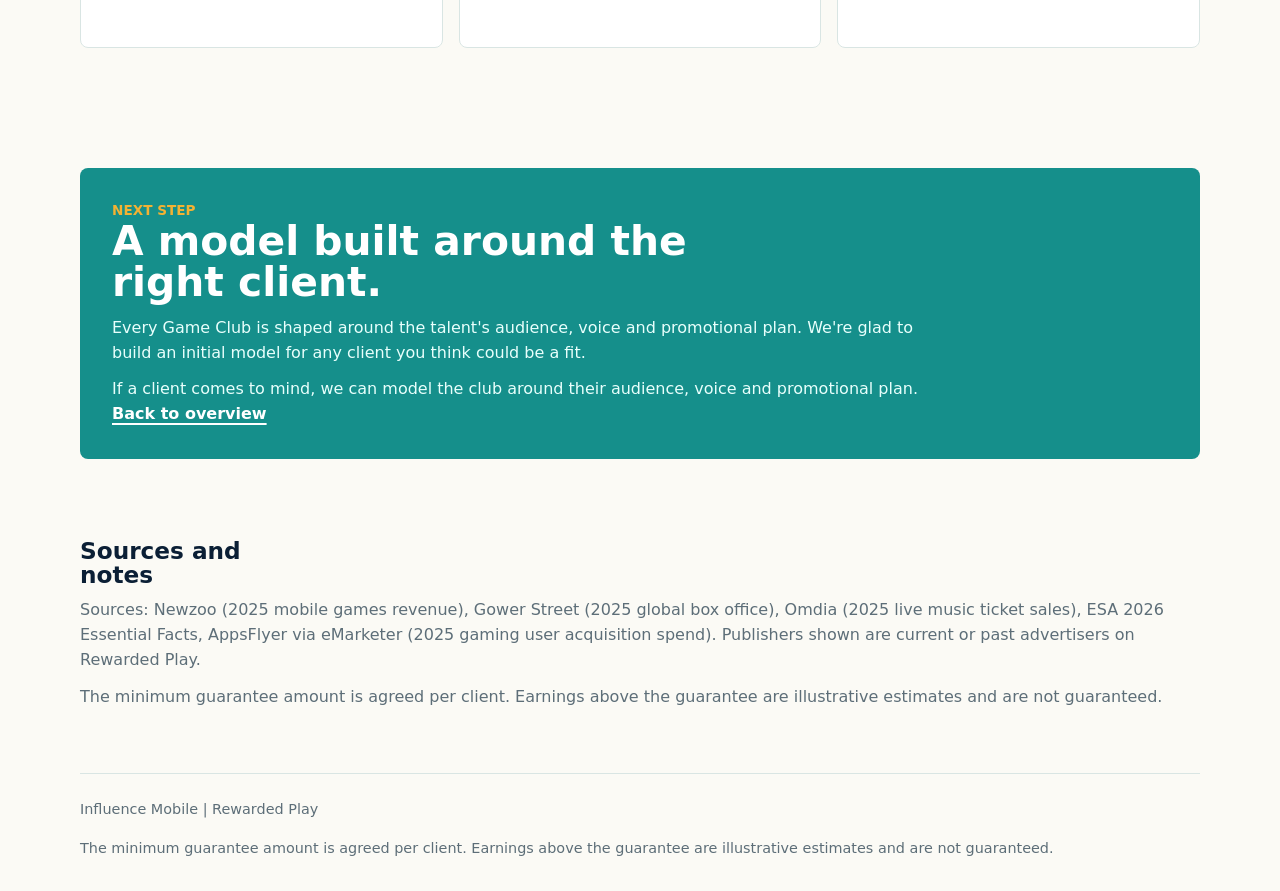
==== commit 5e4e51a3: "Add files via upload" ====
--- a/details.html
+++ b/details.html
@@ -73,7 +73,8 @@
           <div><strong>25%</strong><span>allowance for rewards, servers, licensing and operations</span></div>
           <div><strong>50/50</strong><span>split after cost allowance</span></div>
         </div>
-        <p class="source-note">Our platform has already reached 1 to 1.5 million monthly active players. Earnings are illustrative estimates and are not guaranteed.</p>
+        <p class="source-note">A monthly active player is a player who plays at least once in a calendar month.</p>
+        <p class="source-note">Our platform has already reached 1 to 1.5 million monthly active players. The minimum guarantee amount is agreed per client. Earnings above the guarantee are illustrative estimates and are not guaranteed.</p>
       </div>
     </section>
 
@@ -212,7 +213,7 @@
     <section class="band section" id="deal">
       <div class="section-heading reveal">
         <p class="eyebrow">The deal</p>
-        <h2>A guaranteed floor. Upside on top.</h2>
+        <h2>A minimum guarantee, with upside on top.</h2>
       </div>
       <div class="timeline reveal">
         <article>
@@ -244,12 +245,9 @@
         <h2>Previous affinity apps include familiar names.</h2>
       </div>
       <p class="name-line reveal">Jillian Michaels / Ashley Tisdale / Shay Mitchell / Stan Lee / Jeff Gordon</p>
+      <p class="track-note reveal">Independently ranked among the top networks for player quality in several categories on the AppsFlyer and Singular indices, 2022-2025.</p>
+      <p class="track-note reveal">Founded in 2012. Inc. 5000 four years running (2021-2024). Nine years in mobile and six years of Rewarded Play.</p>
       <div class="track-proof reveal" aria-label="Influence Mobile proof points">
-        <article>
-          <strong>Top 4</strong>
-          <span>Ranked Top 4 across the AppsFlyer Performance Index and the Singular ROI Index, repeatedly, between 2022 and 2025.</span>
-          <span>Founded in 2012. Inc. 5000 four years running (2021-2024). Nine years in mobile and six years of Rewarded Play.</span>
-        </article>
         <article>
           <strong>$250M+</strong>
           <span>lifetime revenue.</span>
@@ -257,10 +255,6 @@
         <article>
           <strong>30M+</strong>
           <span>Rewarded Play installs.</span>
-        </article>
-        <article>
-          <strong>$50M+</strong>
-          <span>in gift card rewards already paid to players.</span>
         </article>
       </div>
       <div class="ideal-grid reveal">
@@ -292,13 +286,13 @@
     <section class="band sources">
       <h2>Sources and notes</h2>
       <p>Sources: Newzoo (2025 mobile games revenue), Gower Street (2025 global box office), Omdia (2025 live music ticket sales), ESA 2026 Essential Facts, AppsFlyer via eMarketer (2025 gaming user acquisition spend). Publishers shown are current or past advertisers on Rewarded Play.</p>
-      <p>Earnings shown are illustrative estimates based on current average revenue per monthly active player and are not guaranteed.</p>
+      <p>The minimum guarantee amount is agreed per client. Earnings above the guarantee are illustrative estimates and are not guaranteed.</p>
     </section>
   </main>
 
   <footer class="site-footer">
     <p>Influence Mobile | Rewarded Play</p>
-    <p>Earnings shown are illustrative estimates and are not guaranteed.</p>
+    <p>The minimum guarantee amount is agreed per client. Earnings above the guarantee are illustrative estimates and are not guaranteed.</p>
   </footer>
 
   <script src="app.js"></script>
--- a/styles.css
+++ b/styles.css
@@ -623,9 +623,8 @@
 
 .earnings-panel {
   display: grid;
-  grid-template-columns: minmax(0, 3.2fr) minmax(15.5rem, 1fr);
-  gap: 1.25rem;
-  align-items: end;
+  grid-template-columns: 1fr;
+  gap: 2rem;
 }
 
 .ladder-step {
@@ -667,7 +666,7 @@
 
 .ladder-step strong {
   font-family: var(--font-display);
-  font-size: clamp(1.24rem, 1.05vw + 0.38rem, 1.5rem);
+  font-size: 1.4rem;
   line-height: 1.05;
   color: inherit;
   white-space: nowrap;
@@ -675,12 +674,11 @@
 
 .guarantee-card {
   min-width: 0;
-  align-self: end;
-  display: grid;
-  align-content: center;
-  gap: 0.9rem;
-  min-height: 18rem;
-  padding: 1.35rem;
+  display: grid;
+  grid-template-columns: minmax(10rem, 0.28fr) minmax(0, 1fr);
+  align-items: center;
+  gap: 0.75rem 1.5rem;
+  padding: 1.35rem 1.5rem;
   border-radius: 8px;
   background: var(--teal);
   color: var(--white);
@@ -693,7 +691,7 @@
 
 .guarantee-card strong {
   font-family: var(--font-display);
-  font-size: clamp(1.24rem, 1.1vw + 0.45rem, 1.58rem);
+  font-size: clamp(1.15rem, 0.75vw + 0.72rem, 1.45rem);
   line-height: 1.08;
 }
 
@@ -918,10 +916,21 @@
   line-height: 1.25;
 }
 
-.proof-grid,
+.track-note {
+  max-width: 54rem;
+  color: var(--muted);
+  font-size: 1.05rem;
+}
+
+.proof-grid {
+  display: grid;
+  grid-template-columns: repeat(4, 1fr);
+  gap: 1rem;
+}
+
 .track-proof {
   display: grid;
-  grid-template-columns: repeat(4, 1fr);
+  grid-template-columns: repeat(2, minmax(0, 1fr));
   gap: 1rem;
 }
 
@@ -1545,6 +1554,10 @@
     font-size: 0.98rem;
   }
 
+  .guarantee-card {
+    grid-template-columns: 1fr;
+  }
+
   .phone-topbar {
     left: 0.5rem;
     right: 0.5rem;
